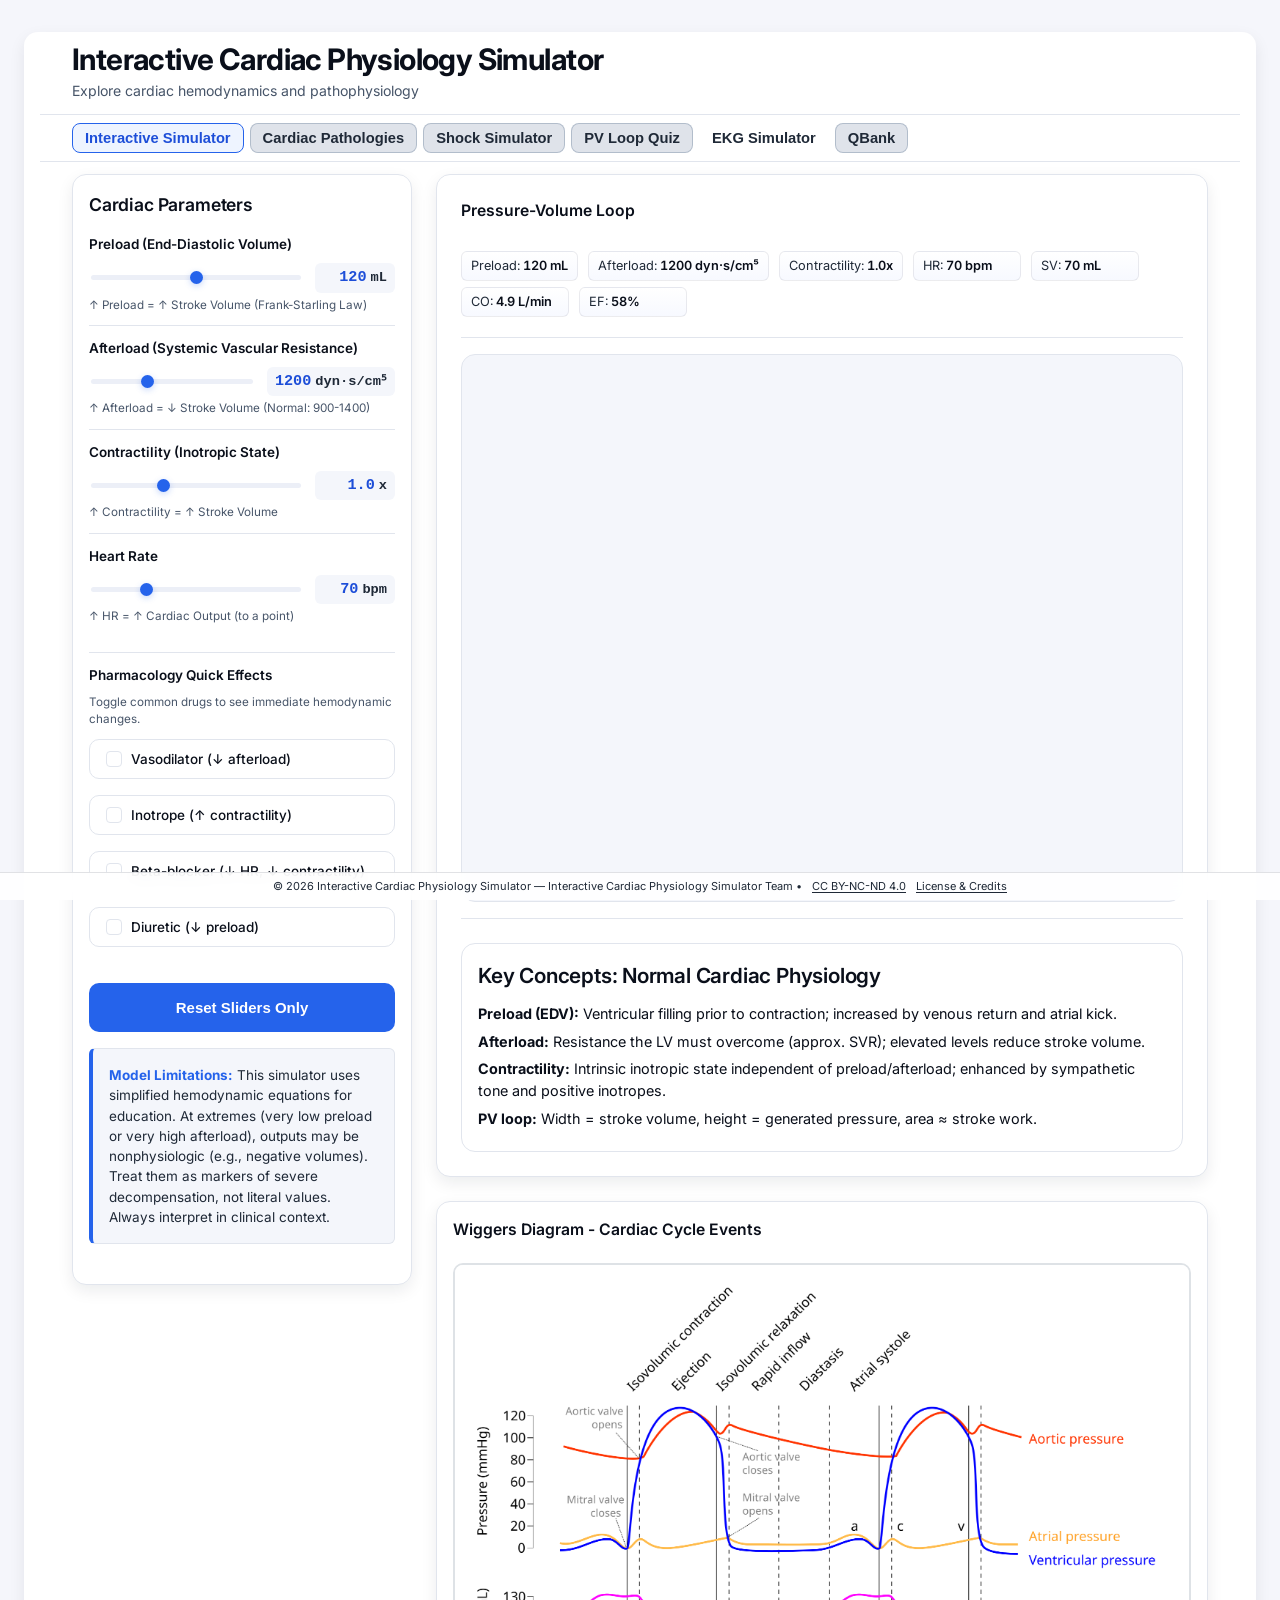
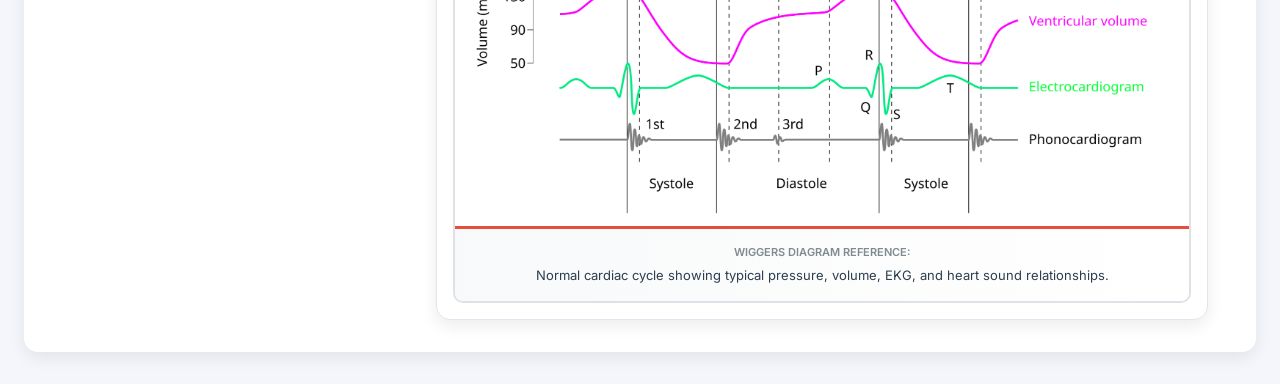
==== index.html @ 643d26e0 "Updated EKG Quiz + aVR" ====
<!DOCTYPE html>
<!-- saved from url=(0177)https://ppl-ai-code-interpreter-files.s3.amazonaws.com/web/direct-files/0473864b9f4ac1da06dc4ef2396bbab0/f7be5534-ff82-4e59-9a9c-7fd61980e9cf/81cf8d49.html?utm_source=perplexity -->
<html lang="en"><head><meta http-equiv="Content-Type" content="text/html; charset=UTF-8">
    
    <meta name="viewport" content="width=device-width, initial-scale=1.0">
    <title>Interactive Cardiac Physiology Simulator</title>
    <link rel="preconnect" href="https://fonts.googleapis.com">
    <link rel="preconnect" href="https://fonts.gstatic.com" crossorigin>
    <link href="https://fonts.googleapis.com/css2?family=Inter:wght@400;500;600;700&display=swap" rel="stylesheet">
    <link rel="stylesheet" href="./assets/license-footer.css">
    <script src="./assets/chart.js"></script>
    <script src="./assets/chartjs-plugin-annotation.js"></script>
    <script type="module" src="https://unpkg.com/@google/model-viewer@4.0.0/dist/model-viewer.min.js"></script>
    <script type="importmap">
    {
      "imports": {
        "three": "https://unpkg.com/three@0.160.0/build/three.module.js",
        "three/examples/jsm/": "https://unpkg.com/three@0.160.0/examples/jsm/"
      }
    }
    </script>
    <style>
        :root {
            --bg: #f5f6fb;
            --surface: #ffffff;
            --surface-2: #f4f6fb;
            --surface-3: #eceff7;
            --border: #e1e5ed;
            --text: #0a0f1a;
            --muted: #1f2937;
            --muted-2: #475569;
            --primary: #2563eb;
            --primary-50: #eef4ff;
            --primary-600: #1d4ed8;
            --danger: #dc2626;
            --success: #059669;
            --warning: #d97706;
            --shadow-sm: 0 6px 16px rgba(15, 23, 42, 0.08);
            --shadow-md: 0 18px 35px rgba(15, 23, 42, 0.12);
            --radius-sm: 6px;
            --radius-md: 10px;
            --radius-lg: 14px;
            --s1: 8px;
            --s2: 12px;
            --s3: 16px;
            --s4: 24px;
            --s5: 32px;
            --ring: 0 0 0 2px rgba(37, 99, 235, 0.35);
            --container-max: 1260px;
            --font-sans: "Inter", ui-sans-serif, system-ui, -apple-system, "Segoe UI", Roboto, Helvetica, Arial, "Apple Color Emoji", "Segoe UI Emoji";
            --kc-bg: var(--surface, #ffffff);
            --kc-text: var(--text, #0a0f1a);
            --kc-border: rgba(15, 23, 42, 0.14);
            --kc-shadow: 0 10px 30px rgba(2, 6, 23, 0.10);
            color-scheme: light;
            transition: background-color 0.35s ease, color 0.35s ease;
            transition: color 0.35s ease, background-color 0.35s ease;
        }

:root[data-theme="light"] {
    color-scheme: light;
    --bg: #f5f6fb;
    --surface: #ffffff;
    --surface-2: #f4f6fb;
    --surface-3: #eceff7;
    --border: #e1e5ed;
    --text: #0a0f1a;
    --muted: #1f2937;
    --muted-2: #475569;
    --primary: #2563eb;
    --primary-50: #eef4ff;
    --primary-600: #1d4ed8;
    --shadow-sm: 0 6px 16px rgba(15, 23, 42, 0.08);
    --shadow-md: 0 18px 35px rgba(15, 23, 42, 0.12);
    --ring: 0 0 0 2px rgba(37, 99, 235, 0.35);
    --kc-bg: var(--surface, #ffffff);
    --kc-text: var(--text, #0a0f1a);
    --kc-border: rgba(15, 23, 42, 0.14);
    --kc-shadow: 0 10px 30px rgba(2, 6, 23, 0.10);
}

        * {
            box-sizing: border-box;
        }

        body {
            margin: 0;
            font-family: var(--font-sans);
            font-size: 15px;
            background: var(--bg);
            color: var(--text);
            line-height: 1.55;
            padding: 32px 24px;
            -webkit-font-smoothing: antialiased;
            -moz-osx-font-smoothing: grayscale;
            text-rendering: optimizeLegibility;
            transition: background-color 0.35s ease, color 0.35s ease;
        }

        h1, h2, h3, h4 {
            font-weight: 600;
            margin: 0;
            color: var(--text);
            letter-spacing: -0.01em;
        }

        h1 {
            font-size: clamp(2.5rem, 2.1rem + 1.2vw, 3rem);
            font-weight: 700;
            line-height: 1.08;
            letter-spacing: -0.02em;
        }
        h2 { font-size: 1.6rem; font-weight: 650; }
        h3 { font-size: 1.3rem; font-weight: 600; }
        h4 { font-size: 1.05rem; font-weight: 600; }

        p { margin: 0; color: var(--muted); }

        a { color: var(--primary); }

        .muted-text {
            font-size: 0.88rem;
            color: var(--muted-2);
        }

        :focus-visible {
            outline: none;
            box-shadow: var(--ring);
        }

        .container {
            max-width: var(--container-max);
            margin: 0 auto;
            background: var(--surface);
            border-radius: var(--radius-lg);
            box-shadow: var(--shadow-sm);
            overflow: hidden;
            padding: 0 var(--s3) var(--s5);
            transition: background-color 0.35s ease, border-color 0.35s ease, color 0.35s ease;
        }

        .card {
            background: var(--surface);
            border: 1px solid var(--border);
            border-radius: var(--radius-lg);
            box-shadow: var(--shadow-sm);
            transition: box-shadow 0.15s ease, transform 0.15s ease;
        }

        .card:hover {
            box-shadow: var(--shadow-md);
            transform: translateY(-1px);
        }

        .card-header {
            padding: var(--s4);
            border-bottom: 1px solid var(--border);
        }

        .card-title { margin-bottom: 4px; }
        .card-subtitle { font-size: 0.95rem; color: var(--muted); }

        .card-body { padding: var(--s4); }

        .btn {
            border-radius: 999px;
            border: 1px solid transparent;
            padding: 10px 18px;
            font-weight: 600;
            cursor: pointer;
            transition: transform 0.15s ease, box-shadow 0.15s ease, border-color 0.15s ease;
            background: var(--surface);
            color: var(--text);
        }

        .btn:hover {
            transform: translateY(-1px);
            box-shadow: var(--shadow-sm);
        }

        .btn-primary {
            background: var(--primary);
            color: #fff;
            border-color: var(--primary);
        }

        .btn-primary:hover { background: var(--primary-600); }

        .btn-ghost {
            border-color: var(--border);
        }

        .btn-danger {
            background: var(--danger);
            color: #fff;
            border-color: var(--danger);
        }

        .btn-compact {
            padding: 6px 12px;
            font-size: 0.9rem;
        }

        .tabs {
            display: flex;
            flex-wrap: wrap;
            gap: 6px;
            padding: 0 var(--s5) var(--s1);
            border-bottom: 1px solid var(--border);
            background: transparent;
            margin-top: var(--s1);
            margin-bottom: 0;
            transition: border-color 0.35s ease;
        }

        .tab-button {
            padding: 6px 12px;
            border: 1px solid transparent;
            border-radius: 8px;
            background: transparent;
            font-weight: 600;
            font-size: 0.92rem;
            color: var(--muted);
            cursor: pointer;
            transition: color 0.2s ease, border-color 0.2s ease, background 0.2s ease;
        }

        .tab-button:hover {
            color: var(--primary);
            border-color: var(--border);
            background: rgba(37, 99, 235, 0.08);
        }

        .tab-button.active {
            color: var(--primary-600);
            border-color: var(--primary);
            background: var(--primary-50);
        }

        .tab-button:focus-visible {
            outline: none;
            box-shadow: var(--ring);
        }
        .tab-button.locked {
            background: rgba(148, 163, 184, 0.3);
            border: 1px solid rgba(148, 163, 184, 0.6);
        }
        .tab-button.locked:hover {
            background: rgba(148, 163, 184, 0.35);
        }

        .tab-content { display: none; }
        .tab-content.active { display: block !important; }

        .lock-overlay {
            position: fixed;
            inset: 0;
            background: rgba(15, 23, 42, 0.8);
            display: none;
            align-items: center;
            justify-content: center;
            padding: 24px;
            z-index: 9999;
        }
        .lock-overlay.active {
            display: flex;
        }
        .lock-modal {
            background: #ffffff;
            color: #0f172a;
            border-radius: 18px;
            padding: 24px 28px;
            max-width: 520px;
            width: 100%;
            box-shadow: 0 18px 40px rgba(15, 23, 42, 0.25);
            text-align: center;
        }
        .lock-modal h2 {
            margin: 0 0 10px;
            font-size: 1.35rem;
        }
        .lock-modal p {
            margin: 0 0 18px;
            line-height: 1.5;
        }
        .lock-modal .lock-dismiss {
            border: none;
            border-radius: 999px;
            padding: 10px 18px;
            background: var(--primary);
            color: #fff;
            font-weight: 700;
            cursor: pointer;
        }
        .lock-modal .lock-dismiss:focus-visible {
            outline: none;
            box-shadow: var(--ring);
        }

        .key-concepts-card {
            background: var(--kc-bg);
            color: var(--kc-text);
            border: 1px solid var(--kc-border);
            border-radius: 18px;
            box-shadow: var(--kc-shadow);
            padding: 18px 20px;
            transition: background 0.3s ease, color 0.3s ease, border-color 0.3s ease;
        }

        .key-concepts-card * {
            color: inherit;
        }

        .key-concepts-card h3,
        .key-concepts-card h4 {
            margin: 0 0 12px 0;
            font-weight: 800;
            letter-spacing: 0.01em;
        }

        .key-concepts-card p,
        .key-concepts-card li {
            line-height: 1.5;
            opacity: 0.96;
        }

        .key-concepts-card strong {
            font-weight: 800;
            opacity: 1;
        }

        .input, .select, .textarea, input[type="number"], select {
            width: 100%;
            border-radius: var(--radius-md);
            border: 1px solid var(--border);
            padding: 10px 14px;
            font-size: 0.95rem;
            background: var(--surface-2);
            transition: border-color 0.15s ease, box-shadow 0.15s ease;
        }

        .input:focus, .select:focus, .textarea:focus,
        input[type="number"]:focus, select:focus {
            border-color: var(--primary);
            box-shadow: var(--ring);
            outline: none;
        }

        input[type="checkbox"],
        input[type="radio"] {
            appearance: none;
            width: 16px;
            height: 16px;
            border-radius: 4px;
            border: 1px solid var(--border);
            background: #fff;
            display: inline-block;
            position: relative;
            cursor: pointer;
            transition: border-color 0.15s, background 0.15s, box-shadow 0.15s;
        }

        input[type="radio"] {
            border-radius: 999px;
        }

        input[type="checkbox"]:focus-visible,
        input[type="radio"]:focus-visible {
            box-shadow: var(--ring);
        }

        input[type="checkbox"]:checked,
        input[type="radio"]:checked {
            border-color: var(--primary);
            background: var(--primary);
        }

        input[type="checkbox"]:checked::after {
            content: '';
            position: absolute;
            width: 6px;
            height: 10px;
            border: 2px solid #fff;
            border-top: 0;
            border-left: 0;
            transform: rotate(45deg);
            top: 1px;
            left: 4px;
        }

        input[type="radio"]:checked::after {
            content: '';
            position: absolute;
            width: 6px;
            height: 6px;
            border-radius: 999px;
            background: #fff;
            top: 4px;
            left: 4px;
        }

        .badge {
            border-radius: 999px;
            background: var(--primary-50);
            color: var(--primary);
            padding: 4px 10px;
            font-weight: 600;
            font-size: 0.85rem;
        }

        .divider {
            height: 1px;
            background: var(--border);
            margin: var(--s4) 0;
        }

        .header {
            background: var(--surface);
            border-bottom: 1px solid var(--border);
            padding: calc(var(--s3) - 4px) var(--s5);
            text-align: left;
            display: flex;
            flex-wrap: wrap;
            align-items: center;
            justify-content: space-between;
            gap: var(--s2);
            transition: background-color 0.35s ease, border-color 0.35s ease, color 0.35s ease;
        }

        .header h1 {
            font-size: 1.85rem;
            margin-bottom: 2px;
        }

        .header-text {
            display: flex;
            flex-direction: column;
            gap: 2px;
        }

        .header p {
            color: var(--muted-2);
            font-size: 0.88rem;
        }

        .header-actions {
            display: inline-flex;
            align-items: center;
            gap: var(--s1);
            margin-left: auto;
        }

        .main-content {
            display: grid;
            grid-template-columns: 340px 1fr;
            gap: var(--s4);
            padding: 0 var(--s5);
            margin-top: var(--s2);
            align-items: flex-start;
        }

        .two-col {
            display: grid;
            grid-template-columns: minmax(260px, 0.34fr) minmax(0, 0.66fr);
            gap: var(--s4);
            align-items: flex-start;
        }

        .controls-panel,
        .chart-container,
        .quiz-card,
        .info-section,
        .question-container,
        .explanation-box,
        .shock-info {
            border-radius: var(--radius-lg);
            padding: var(--s3);
            background: var(--surface);
            border: 1px solid var(--border);
            box-shadow: var(--shadow-sm);
            transition: background-color 0.35s ease, border-color 0.35s ease, color 0.35s ease, box-shadow 0.15s ease, transform 0.15s ease;
        }

        .controls-panel:hover,
        .chart-container:hover,
        .quiz-card:hover,
        .info-section:hover,
        .question-container:hover,
        .explanation-box:hover,
        .shock-info:hover {
            box-shadow: var(--shadow-md);
            transform: translateY(-1px);
        }

        .section-heading {
            font-size: 1.1rem;
            font-weight: 600;
            margin-bottom: var(--s3);
            color: var(--text);
        }

        .control-group {
            margin: 0;
            padding: var(--s2) 0;
            border-top: 1px solid var(--border);
        }

        .controls-panel .control-group {
            padding: var(--s2) 0 !important;
            border-top: 1px solid var(--border) !important;
        }

        .controls-panel .control-group:first-of-type {
            border-top: none !important;
            padding-top: 0 !important;
        }

        .control-group-divider {
            margin-top: var(--s3);
        }

        .pv-controls {
            margin-top: var(--s3);
            padding: var(--s3);
            border-radius: var(--radius-md);
            border: 1px solid var(--border);
            background: var(--surface-2);
        }

        .control-label-row {
            display: flex;
            justify-content: space-between;
            align-items: center;
            margin-bottom: var(--s1);
        }

        .slider-label {
            font-size: 0.85em;
            font-weight: 600;
            color: var(--primary-600);
        }

        .slider-ticks {
            display: grid;
            grid-template-columns: repeat(3, 1fr);
            font-size: 0.8em;
            color: var(--muted);
            margin-top: var(--s1);
            gap: 4px;
        }

        .slider-ticks span { text-align: center; }

        .pv-controls .slider { width: 100%; }

        .hfref-toggle-btn {
            padding: 4px 12px;
            border-radius: 999px;
            border: 1px solid var(--border);
            background: var(--surface);
            font-size: 0.82rem;
            font-weight: 600;
            color: var(--muted);
            cursor: pointer;
            transition: background 0.2s ease, border-color 0.2s ease, color 0.2s ease;
        }

        .hfref-toggle-btn.active {
            background: var(--primary-50);
            border-color: var(--primary);
            color: var(--primary-600);
        }

        .hfref-panel {
            display: flex;
            flex-direction: column;
            gap: var(--s2);
        }

        .hfref-toggle {
            display: flex;
            gap: 6px;
        }

        .hfref-panel-actions {
            display: flex;
            flex-wrap: wrap;
            align-items: center;
            justify-content: space-between;
            gap: var(--s1);
        }

        .hfref-panel-note {
            font-size: 0.82rem;
            color: var(--muted);
        }

        .hfref-compare {
            display: flex;
            align-items: center;
            gap: 6px;
            font-size: 0.85rem;
            color: var(--text);
            user-select: none;
        }

        .control-group label {
            display: flex;
            justify-content: space-between;
            align-items: center;
            font-weight: 600;
            color: var(--text);
            margin-bottom: var(--s1);
            font-size: 0.9em;
        }

        .slider-container {
            display: flex;
            align-items: center;
            gap: var(--s2);
        }
        
        .slider {
            flex: 1;
            -webkit-appearance: none;
            height: 5px;
            border-radius: 999px;
            background: var(--surface-3);
            outline: none;
            transition: background 0.3s;
        }
        
        .slider::-webkit-slider-thumb {
            -webkit-appearance: none;
            appearance: none;
            width: 13px;
            height: 13px;
            border-radius: 50%;
            background: var(--primary);
            cursor: pointer;
            transition: transform 0.2s, box-shadow 0.2s;
            box-shadow: 0 2px 6px rgba(37, 99, 235, 0.25);
        }
        
        .slider::-webkit-slider-thumb:hover {
            transform: scale(1.15);
        }
        
        .slider::-moz-range-thumb {
            width: 13px;
            height: 13px;
            border-radius: 50%;
            background: var(--primary);
            cursor: pointer;
        }
        
        .value-display {
            min-width: 80px;
            text-align: right;
            font-weight: 600;
            color: var(--primary-600);
            font-size: 0.95rem;
            display: inline-flex;
            align-items: center;
            justify-content: flex-end;
            gap: 4px;
            background: var(--surface-2);
            border-radius: var(--radius-sm);
            padding: 3px 8px;
            font-family: 'SFMono-Regular', Consolas, monospace;
            font-variant-numeric: tabular-nums;
        }
        
        .unit {
            color: var(--muted);
            font-size: 0.9em;
            margin-left: 0;
        }
        
        .help-text {
            font-size: 0.78em;
            color: var(--muted-2);
            margin-top: 4px;
            line-height: 1.4;
        }

        .visualizations {
            display: grid;
            grid-template-columns: 1fr 1fr;
            gap: var(--s4);
        }

        .chart-card {
            background: var(--surface);
            border: 1px solid var(--border);
            border-radius: var(--radius-lg);
            box-shadow: var(--shadow-sm);
            padding: var(--s4);
            display: flex;
            flex-direction: column;
            gap: var(--s3);
            transition: background-color 0.35s ease, border-color 0.35s ease, box-shadow 0.2s ease;
        }

        .chart-card:hover {
            box-shadow: var(--shadow-md);
        }

        .pv-loop-card {
            grid-column: span 2;
        }

        .chart-header {
            display: flex;
            flex-direction: column;
            gap: var(--s2);
        }

        .chart-title-row {
            display: flex;
            align-items: flex-start;
            justify-content: space-between;
            gap: var(--s2);
        }

        .chart-title {
            font-size: 1.2rem;
            font-weight: 600;
            color: var(--text);
        }

        .chart-toolbar {
            display: flex;
            align-items: center;
            justify-content: flex-end;
            gap: var(--s1);
            font-size: 0.9rem;
            color: var(--muted);
        }

        .chart-meta {
            display: flex;
            flex-wrap: wrap;
            gap: 8px 10px;
        }

        .chart-body {
            background: var(--surface-2);
            border: 1px solid var(--border);
            border-radius: var(--radius-lg);
            padding: var(--s3);
            position: relative;
        }

        .chart-secondary {
            border-top: 1px solid var(--border);
            padding-top: var(--s3);
            display: flex;
            flex-direction: column;
            gap: var(--s2);
        }

        .info-card {
            border-radius: var(--radius-lg);
            border: 1px solid var(--border);
            background: var(--surface);
            padding: var(--s3);
            box-shadow: none;
            transition: background-color 0.35s ease, border-color 0.35s ease;
        }

        .info-card h4 {
            margin-bottom: 8px;
            font-size: 1rem;
        }

        .info-card p {
            margin: 6px 0;
            color: var(--text);
        }

        .info-card-callout {
            background: var(--surface-2);
            border: 1px dashed var(--border);
            border-radius: var(--radius-md);
            padding: var(--s2);
            margin: var(--s2) 0;
            font-size: 0.9rem;
        }

        .info-card--success {
            border-color: rgba(16, 185, 129, 0.35);
            background: rgba(16, 185, 129, 0.08);
        }

        .info-card--warning {
            border-color: rgba(245, 158, 11, 0.35);
            background: rgba(245, 158, 11, 0.1);
        }

        .info-card--danger {
            border-color: rgba(239, 68, 68, 0.35);
            background: rgba(239, 68, 68, 0.08);
        }

        .pharm-grid {
            display: flex;
            flex-direction: column;
            gap: var(--s1);
            margin-top: var(--s2);
        }

        .pharm-option {
            display: flex;
            align-items: center;
            justify-content: flex-start;
            gap: 6px;
            padding: 8px 12px;
            border: 1px solid var(--border);
            border-radius: var(--radius-md);
            background: var(--surface);
            color: var(--text);
            font-weight: 500;
            text-align: left;
            width: 100%;
            transition: background-color 0.15s ease, border-color 0.15s ease, box-shadow 0.15s ease;
        }

        .pharm-option:hover {
            border-color: var(--primary);
            box-shadow: var(--shadow-sm);
        }

        /* QBank builder */
        .qbank-grid {
            display: grid;
            grid-template-columns: minmax(0, 360px) minmax(0, 1fr);
            gap: var(--s4);
        }

        .qbank-panel {
            background: var(--surface);
            border: 1px solid var(--border);
            border-radius: var(--radius-lg);
            padding: var(--s4);
            box-shadow: var(--shadow-sm);
            display: flex;
            flex-direction: column;
            gap: var(--s3);
        }

        .qbank-section-title {
            font-size: 0.96rem;
            font-weight: 600;
            color: var(--text);
            margin-bottom: var(--s1);
        }

        .qbank-segment {
            display: flex;
            flex-wrap: wrap;
            gap: 6px;
        }

        .qbank-seg-btn {
            flex: 1;
            min-width: 120px;
            padding: 10px 14px;
            border-radius: var(--radius-md);
            border: 1px solid var(--border);
            background: var(--surface-2);
            font-weight: 600;
            color: var(--muted);
            cursor: pointer;
            transition: background 0.15s ease, border-color 0.15s ease, color 0.15s ease;
        }

        .qbank-seg-btn.active {
            background: var(--primary-50);
            border-color: var(--primary);
            color: var(--primary-600);
        }

        .qbank-source-list,
        .qbank-topic-list {
            display: grid;
            grid-template-columns: repeat(auto-fit, minmax(220px, 1fr));
            gap: var(--s1);
        }

        .qbank-source,
        .qbank-topic {
            display: flex;
            align-items: center;
            justify-content: flex-start;
            gap: 8px;
            padding: 10px 12px;
            border: 1px solid var(--border);
            border-radius: var(--radius-md);
            background: var(--surface-2);
            color: var(--text);
            font-weight: 500;
            transition: border-color 0.15s ease, box-shadow 0.15s ease;
        }

        .qbank-source input,
        .qbank-topic input {
            flex: 0 0 auto;
        }

        .qbank-count-badge {
            margin-left: auto;
            border-radius: 999px;
            padding: 2px 8px;
            background: var(--surface-3);
            color: var(--muted);
            font-size: 0.75rem;
            font-variant-numeric: tabular-nums;
        }

        .qbank-source:hover,
        .qbank-topic:hover {
            border-color: var(--primary);
            box-shadow: var(--shadow-sm);
        }

        .qbank-system {
            border: 1px solid var(--border);
            border-radius: var(--radius-md);
            margin-bottom: var(--s1);
        }

        .qbank-system-toggle {
            width: 100%;
            border: none;
            background: transparent;
            display: flex;
            align-items: center;
            justify-content: space-between;
            padding: 10px 12px;
            font-weight: 600;
            cursor: pointer;
        }

        .qbank-system-children {
            padding: 0 12px 12px;
            border-top: 1px solid var(--border);
            display: grid;
            gap: 6px;
        }

        .qbank-system-child {
            display: flex;
            justify-content: space-between;
            font-size: 0.9rem;
        }

        .qbank-summary-card {
            display: flex;
            flex-direction: column;
            gap: var(--s2);
        }

        .qbank-chip {
            display: inline-flex;
            align-items: center;
            padding: 4px 10px;
            border-radius: 999px;
            border: 1px solid var(--border);
            background: var(--surface-2);
            font-size: 0.85rem;
            font-weight: 600;
            margin: 2px;
        }

        .qbank-count-options {
            display: flex;
            gap: 8px;
            flex-wrap: wrap;
        }

        .qbank-count-btn {
            padding: 8px 14px;
            border-radius: var(--radius-md);
            border: 1px solid var(--border);
            background: var(--surface-2);
            font-weight: 600;
            cursor: pointer;
        }

        .qbank-count-btn.active {
            background: var(--primary-50);
            border-color: var(--primary);
            color: var(--primary-600);
        }

        .qbank-custom-input {
            width: 110px;
            padding: 8px 10px;
            border-radius: var(--radius-md);
            border: 1px solid var(--border);
            background: var(--surface);
        }

        .qbank-session-card {
            border: 1px dashed var(--border);
            border-radius: var(--radius-lg);
            background: var(--surface-2);
            padding: var(--s4);
            display: flex;
            flex-direction: column;
            gap: var(--s2);
        }

        .qbank-session-actions {
            display: flex;
            gap: var(--s2);
            flex-wrap: wrap;
        }

        .qbank-alert {
            margin-top: 12px;
            padding: 12px 14px;
            border-radius: 10px;
            border: 1px solid rgba(248, 113, 113, 0.4);
            background: rgba(254, 226, 226, 0.6);
            color: #7f1d1d;
            font-weight: 600;
            display: none;
        }

        .qbank-session-layout {
            display: grid;
            grid-template-columns: minmax(0, 1fr) 220px;
            gap: 16px;
            align-items: flex-start;
        }

        .qbank-nav {
            border: 1px solid var(--border);
            border-radius: var(--radius-lg);
            background: var(--surface);
            padding: 12px;
            position: sticky;
            top: 20px;
            display: flex;
            flex-direction: column;
            gap: 10px;
        }

        .qbank-nav-title {
            font-weight: 600;
            font-size: 0.95rem;
            color: var(--text);
        }

        .qbank-nav-list {
            display: grid;
            grid-template-columns: repeat(auto-fill, minmax(48px, 1fr));
            gap: 8px;
        }

        .qbank-nav-button {
            border-radius: 10px;
            border: 1px solid var(--border);
            background: var(--surface-2);
            padding: 6px 0;
            font-weight: 600;
            color: var(--text);
            cursor: pointer;
            position: relative;
        }

        .qbank-nav-button.active {
            border-color: var(--primary);
            box-shadow: 0 0 0 2px rgba(37, 99, 235, 0.15);
        }

        .qbank-nav-button.correct {
            background: rgba(34, 197, 94, 0.15);
            border-color: rgba(34, 197, 94, 0.6);
            color: #15803d;
        }

        .qbank-nav-button.incorrect {
            background: rgba(248, 113, 113, 0.15);
            border-color: rgba(248, 113, 113, 0.6);
            color: #b91c1c;
        }

        .qbank-nav-button.omitted {
            background: rgba(148, 163, 184, 0.15);
            border-color: rgba(148, 163, 184, 0.6);
            color: #475569;
        }

        .qbank-nav-button.answered {
            border-color: rgba(148, 163, 184, 0.9);
            background: rgba(148, 163, 184, 0.15);
            color: #475569;
        }

        .qbank-nav-flag {
            position: absolute;
            top: 2px;
            right: 4px;
            font-size: 0.7rem;
            color: #f97316;
        }

        @media (max-width: 900px) {
            .qbank-session-layout {
                grid-template-columns: 1fr;
            }

            .qbank-nav {
                position: relative;
                top: auto;
            }
        }

        @media (max-width: 900px) {
            .qbank-grid {
                grid-template-columns: 1fr;
            }
        }

        .pv-quiz-actions {
            display: grid;
            grid-template-columns: 1fr;
            gap: 10px;
            margin-top: var(--s3);
        }

        @media (min-width: 720px) {
            .pv-quiz-actions {
                grid-template-columns: 1fr 1fr;
            }
        }

        .pv-quiz-btn {
            width: 100%;
            padding: 12px 14px;
            border-radius: 14px;
            border: 1px solid rgba(148, 163, 184, 0.35);
            background: var(--surface);
            color: var(--text);
            font-weight: 700;
            cursor: pointer;
            transition: transform 0.15s ease, box-shadow 0.15s ease, background 0.15s ease, border-color 0.15s ease;
        }

        .pv-quiz-btn:hover {
            transform: translateY(-1px);
            box-shadow: var(--shadow-sm);
            border-color: rgba(148, 163, 184, 0.6);
        }

        .pv-quiz-btn:active {
            transform: translateY(0);
            box-shadow: none;
        }

        .pv-quiz-btn--primary {
            background: var(--primary);
            border-color: transparent;
            color: #fff;
        }

        .pv-quiz-btn--secondary {
            background: var(--surface);
            color: var(--success);
            border-color: rgba(34, 197, 94, 0.35);
        }

        .pv-quiz-btn--secondary:hover {
            border-color: rgba(34, 197, 94, 0.55);
            background: rgba(34, 197, 94, 0.06);
        }

        .answer-panel {
            display: none;
            margin-top: var(--s3);
            background: var(--surface);
            border-radius: var(--radius-md);
            border: 1px solid var(--border);
            padding: var(--s3);
            box-shadow: var(--shadow-sm);
        }

        .answer-panel.visible { display: block; }

        .answer-panel h4 {
            margin-bottom: var(--s1);
            font-size: 1em;
            color: var(--success);
        }

        .answer-panel p {
            margin: 4px 0;
            color: var(--text);
            font-size: 0.95em;
            line-height: 1.4;
        }

        /* Keep key numbers visible near the PV loop */
        .floating-stats {
            position: sticky;
            top: 12px;
            z-index: 5;
            display: flex;
            gap: 6px 10px;
            flex-wrap: wrap;
            justify-content: flex-start;
            margin: var(--s1) 0 var(--s2);
            width: 100%;
        }
        .floating-stats .chip {
            background: linear-gradient(180deg, #ffffff 0%, #f7f9ff 100%);
            border: 1px solid rgba(15, 23, 42, 0.08);
            color: var(--muted);
            padding: 4px 9px;
            border-radius: var(--radius-sm);
            font-size: 0.85em;
            box-shadow: none;
            transition: background-color 0.35s ease, border-color 0.35s ease, color 0.35s ease, box-shadow 0.15s ease, transform 0.15s ease;
            min-width: 108px;
            font-variant-numeric: tabular-nums;
        }
        .floating-stats .chip:hover {
            box-shadow: var(--shadow-md);
            transform: translateY(-1px);
        }
        .floating-stats .chip strong {
            color: var(--text);
            font-weight: 600;
        }
        .floating-stats .chip.chip-normal {
            background: rgba(5, 150, 105, 0.06);
            border-color: rgba(5, 150, 105, 0.16);
            color: var(--success);
        }
        .floating-stats .chip.chip-alert {
            background: rgba(220, 38, 38, 0.06);
            border-color: rgba(220, 38, 38, 0.18);
            color: var(--danger);
        }
        .pv-loop-container .floating-stats {
            position: static;
            padding-top: 0;
        }
        .quiz-stats {
            position: static;
            justify-content: center;
            margin-bottom: 16px;
            gap: 12px;
        }
        .quiz-chart-container {
            width: 100%;
            max-width: 100%;
        }

        /* PV overlay readouts */
        .pv-overlay {
            position: absolute;
            top: 50%;
            left: 50%;
            transform: translate(-50%, -50%);
            text-align: center;
            color: rgba(44, 62, 80, 0.55);
            font-weight: 700;
            pointer-events: none;
            line-height: 1.4;
            opacity: 0;
            transition: opacity 0.25s ease, transform 0.25s ease;
            font-variant-numeric: tabular-nums;
        }
        .pv-overlay.show {
            opacity: 1;
            transform: translate(-50%, -50%) scale(1.01);
        }
        .pv-overlay .sv-line,
        .pv-overlay .sys-line {
            font-size: 0.95em;
            background: rgba(255,255,255,0.7);
            padding: 4px 8px;
            border-radius: 8px;
            display: inline-block;
        }
        .pv-phase-tooltip {
            position: absolute;
            background: rgba(255, 255, 255, 0.95);
            border: 1px solid #e5e7eb;
            box-shadow: 0 8px 24px rgba(0,0,0,0.12);
            padding: 8px 10px;
            border-radius: 8px;
            pointer-events: none;
            font-size: 12px;
            color: #2c3e50;
            opacity: 0;
            transform: translate(-50%, -10px);
            transition: opacity 0.12s ease;
            max-width: 220px;
            z-index: 20;
            font-variant-numeric: tabular-nums;
        }
        .pv-phase-tooltip strong {
            display: block;
            margin-bottom: 4px;
        }

        /* Quick physiological explanation toast */
        .physio-toast {
            position: fixed;
            bottom: 20px;
            left: 20px;
            padding: 14px 16px;
            background: rgba(20, 20, 20, 0.9);
            color: #fff;
            border-radius: 10px;
            box-shadow: 0 10px 30px rgba(0,0,0,0.25);
            opacity: 0;
            transform: translateY(10px);
            max-width: 320px;
            z-index: 2000;
            font-size: 0.95em;
            transition: opacity 0.25s ease, transform 0.25s ease;
        }
        .physio-toast.show {
            opacity: 1;
            transform: translateY(0);
        }
        .status-toast {
            position: fixed;
            top: 18px;
            right: 18px;
            background: linear-gradient(180deg, #ffffff 0%, var(--surface-2) 100%);
            color: var(--text);
            border: 1px solid rgba(15, 23, 42, 0.12);
            border-left: 4px solid var(--primary);
            padding: 12px 18px;
            border-radius: var(--radius-md);
            box-shadow: var(--shadow-md);
            z-index: 1000;
            animation: slideIn 0.35s ease;
            font-weight: 600;
            font-variant-numeric: tabular-nums;
        }

        /* Sticky controls when scrolling */
        .main-content {
            align-items: start;
        }
        .controls-panel {
            position: sticky;
            top: 10px;
        }

        /* Quiz tab */
        .quiz-grid {
            display: grid;
            grid-template-columns: minmax(280px, 0.32fr) minmax(0, 0.68fr);
            gap: var(--s4);
            padding: var(--s5);
            align-items: start;
        }
        .quiz-card {
            padding: var(--s4);
        }
        .quiz-feedback {
            margin-top: 12px;
            padding: 12px;
            border-radius: var(--radius-md);
            background: var(--primary-50);
            border: 1px solid rgba(37,99,235,0.25);
            color: var(--primary-600);
        }
        
        .chart-container {
            position: relative;
            display: flex;
            flex-direction: column;
            gap: var(--s2);
        }

        .chart-header {
            display: flex;
            flex-wrap: wrap;
            gap: var(--s2);
            align-items: flex-start;
            border-bottom: 1px solid var(--border);
            padding-bottom: var(--s1);
        }

        .chart-body {
            position: relative;
        }

        .chart-secondary {
            border-top: 1px solid var(--border);
            padding-top: var(--s2);
            font-size: 0.9rem;
            color: var(--muted);
            line-height: 1.5;
        }

        .pv-loop-container canvas {
            margin-top: var(--s1);
        }
        .chart-toolbar {
            display: flex;
            justify-content: flex-end;
            align-items: center;
            gap: 10px;
            margin-top: var(--s1);
            margin-bottom: 8px;
            font-size: 0.9em;
            color: var(--muted);
        }
        .pharm-grid {
            display: flex;
            flex-direction: column;
            gap: var(--s1);
            margin-top: var(--s2);
        }
        .pharm-grid label {
            display: flex;
            align-items: center;
            justify-content: flex-start !important;
            gap: 6px;
            padding: 8px 12px;
            border: 1px solid var(--border);
            border-radius: var(--radius-md);
            background: var(--surface);
            color: var(--text) !important;
            font-weight: 500;
            text-align: left !important;
            width: 100%;
            transition: background-color 0.15s ease, border-color 0.15s ease, box-shadow 0.15s ease;
        }
        .pharm-grid label:hover {
            border-color: var(--primary);
            box-shadow: var(--shadow-sm);
        }
        
        .chart-title {
            font-size: 1.05em;
            font-weight: 600;
            color: var(--text);
            margin-bottom: var(--s1);
            text-align: left;
        }
        
        .metrics-grid {
            display: grid;
            grid-template-columns: repeat(3, 1fr);
            gap: 15px;
            margin-bottom: 20px;
        }
        
        .metric-card {
            background: var(--surface-2);
            color: var(--text);
            border-radius: var(--radius-md);
            border: 1px solid var(--border);
            padding: var(--s3);
            text-align: center;
            box-shadow: inset 0 1px 0 rgba(255,255,255,0.5);
        }
        
        .metric-label {
            font-size: 0.85em;
            opacity: 0.9;
            margin-bottom: 5px;
            color: var(--muted);
        }

        .metric-value {
            font-size: 1.8em;
            font-weight: 700;
            font-variant-numeric: tabular-nums;
        }
        
        .metric-unit {
            font-size: 0.8em;
            opacity: 0.8;
            color: var(--muted);
        }
        
        .reset-button {
            width: 100%;
            padding: var(--s3);
            background: var(--primary);
            color: #fff;
            border: none;
            border-radius: var(--radius-md);
            font-size: 1em;
            font-weight: 600;
            cursor: pointer;
            transition: transform 0.2s ease, box-shadow 0.2s ease;
            margin-top: var(--s3);
        }
        
        .reset-button:hover {
            transform: translateY(-2px);
            box-shadow: var(--shadow-sm);
        }

        #reloadPathologyBtn,
        #homeButton {
            background: var(--surface) !important;
            color: var(--text);
            border: 1px solid var(--border);
        }
        
        .info-section {
            grid-column: 1 / -1;
            margin-top: var(--s2);
        }
        
        .info-section h3 {
            color: var(--text);
            margin-bottom: var(--s1);
        }
        
        .info-section p {
            color: var(--muted);
            line-height: 1.6;
            margin-bottom: var(--s1);
        }
        
        .disclaimer {
            background: var(--surface-2);
            border: 1px solid var(--border);
            border-left: 4px solid var(--primary);
            border-radius: var(--radius-sm);
            padding: var(--s3);
            margin-bottom: var(--s4);
            font-size: 0.9em;
            color: var(--muted);
            line-height: 1.5;
        }
        
        .disclaimer strong {
            color: var(--primary);
        }

        canvas {
            max-height: 300px;
        }
        
        /* Make PV Loop chart significantly larger */
        #pvLoopChart {
            max-height: 550px !important;
            min-height: 500px;
        }
        #pvQuizChart {
            max-height: 550px !important;
            min-height: 500px;
            width: 100% !important;
        }

        /* 3D model viewer */
        .model-3d-grid {
            display: grid;
            grid-template-columns: 1fr 340px;
            gap: 24px;
            padding: 24px;
            align-items: start;
        }
        .model-3d-viewer {
            width: 100%;
            height: 600px;
            border: 1px solid #e5e7eb;
            border-radius: 14px;
            overflow: hidden;
            background: #0f172a;
            box-shadow: 0 12px 28px rgba(15, 23, 42, 0.18);
        }
        #conduction-3d-viewer {
            position: relative;
            width: 100%;
            height: 100%;
            background: #0f172a;
            overflow: hidden;
        }
        #conduction-3d-viewer canvas {
            display: block;
            width: 100%;
            height: 100%;
            max-height: none;
        }
        #conduction-3d-viewer .label-renderer {
            position: absolute;
            inset: 0;
            pointer-events: none;
        }
        .lead-label {
            font-family: 'Inter', 'Helvetica Neue', 'Segoe UI', Arial, sans-serif;
            font-size: 13px;
            font-weight: 700;
            color: #fff;
            background: rgba(0, 0, 0, 0.75);
            padding: 4px 8px;
            border-radius: 999px;
            white-space: nowrap;
            box-shadow: 0 2px 8px rgba(0,0,0,0.4);
            pointer-events: none;
        }
        .model-3d-viewer model-viewer {
            width: 100%;
            height: 100%;
            --progress-bar-color: #1d4ed8;
        }
        .model-3d-sidebar {
            background: #f8f9fa;
            border-radius: 14px;
            border: 1px solid #e5e7eb;
            padding: 18px 20px;
            box-shadow: 0 6px 18px rgba(0,0,0,0.08);
            display: grid;
            gap: 12px;
        }
        .model-3d-sidebar h3 {
            color: #1f2937;
            font-size: 1.15em;
        }
        .model-3d-sidebar p {
            color: #4b5563;
            line-height: 1.55;
            font-size: 0.95em;
        }
        .model-credits {
            margin-top: 14px;
            color: #374151;
            font-size: 0.9em;
            line-height: 1.5;
        }
        .model-credits summary {
            list-style: none;
            cursor: pointer;
            display: inline-flex;
            align-items: center;
            gap: 8px;
            font-weight: 700;
            color: #111827;
        }
        .model-credits summary::-webkit-details-marker {
            display: none;
        }
        .model-credits .info-dot {
            width: 20px;
            height: 20px;
            border-radius: 999px;
            border: 1px solid #9ca3af;
            color: #4b5563;
            display: inline-flex;
            align-items: center;
            justify-content: center;
            font-size: 12px;
            font-weight: 700;
            background: #ffffff;
            flex: 0 0 auto;
        }
        .model-credits-content {
            margin-top: 10px;
            color: #4b5563;
        }
        .model-credits-content a {
            color: inherit;
            text-decoration: underline;
        }

        .coronary-button-row {
            display: flex;
            gap: 8px;
            flex-wrap: wrap;
            margin: 6px 0 10px;
        }

        .coronary-button {
            flex: 1;
            min-width: 0;
            padding: 6px 10px;
            border-radius: 999px;
            border: 1px solid #d1d5db;
            background: #f3f4f6;
            font-size: 0.85em;
            font-weight: 600;
            color: #374151;
            cursor: pointer;
            transition: background 0.2s, color 0.2s, border-color 0.2s, box-shadow 0.2s;
        }

        .coronary-button:hover {
            background: #e5e7eb;
        }

        .coronary-button.active {
            background: #1d4ed8;
            color: #ffffff;
            border-color: #1d4ed8;
            box-shadow: 0 0 0 1px rgba(37,99,235,0.3);
        }

        .coronary-info-grid {
            display: grid;
            gap: 6px;
            font-size: 0.9em;
        }

        .coronary-info-label {
            font-weight: 600;
            color: #111827;
        }

        .coronary-info-value {
            color: #374151;
        }

        .coronary-leads-pill {
            display: inline-flex;
            align-items: center;
            padding: 2px 8px;
            border-radius: 999px;
            background: #eef2ff;
            color: #3730a3;
            font-weight: 600;
            font-size: 0.85em;
        }

        /* Highlighted ECG lead labels in the 3D CSS2D overlay */
        .lead-label-active {
            transform: scale(1.15);
            background: rgba(37,99,235,0.9);
            color: #ffffff;
            border-color: rgba(191,219,254,1);
            box-shadow: 0 0 8px rgba(59,130,246,0.8);
        }
        
        @keyframes slideIn {
            from { transform: translateX(100%); opacity: 0; }
            to { transform: translateX(0); opacity: 1; }
        }
        
        @keyframes slideOut {
            from { transform: translateX(0); opacity: 1; }
            to { transform: translateX(100%); opacity: 0; }
        }
        
        @keyframes highlightChange {
            0% { background: #fff3cd; }
            50% { background: #ffe8a1; transform: scale(1.01); }
            100% { background: #fff3cd; transform: scale(1); }
        }
        
        /* Pathology styles */
        .pathology-grid {
            display: grid;
            grid-template-columns: repeat(auto-fit, minmax(300px, 1fr));
            gap: var(--s4);
            padding: var(--s4);
        }
        
        .pathology-card {
            background: var(--surface);
            border-radius: var(--radius-lg);
            border: 1px solid var(--border);
            box-shadow: none;
            overflow: hidden;
            transition: border-color 0.2s ease, transform 0.2s ease;
            cursor: pointer;
        }
        
        .pathology-card:hover {
            transform: translateY(-2px);
            border-color: var(--primary);
        }
        
        .pathology-card.selected {
            border: 2px solid var(--primary);
        }
        
        .pathology-header {
            padding: var(--s2) var(--s3);
            font-weight: 600;
            font-size: 1rem;
            color: var(--text);
            text-align: left;
            background: var(--surface-2);
            border-bottom: 1px solid var(--border);
        }
        
        .pathology-content {
            padding: var(--s3);
        }
        
        .parameter-changes {
            margin-bottom: var(--s2);
        }

        .pathology-sort-bar {
            display: flex;
            align-items: center;
            flex-wrap: wrap;
            gap: 8px;
            margin-top: 6px;
            margin-bottom: 12px;
            padding: 6px 0;
            font-size: 0.95rem;
            color: var(--muted-2);
        }

        .sort-label {
            font-weight: 600;
            color: #4b5563;
            margin-right: 6px;
        }

        .filter-btn.sort-btn {
            padding: 4px 10px;
            font-size: 0.9rem;
            border-radius: 8px;
            border: 1px solid #d1d5db;
            background: transparent;
            color: var(--muted);
            cursor: pointer;
            white-space: nowrap;
            transition: background 0.2s ease, border-color 0.2s ease, color 0.2s ease;
        }

        .filter-btn.sort-btn.active,
        .filter-btn.sort-btn:focus-visible {
            border-color: #6366f1;
            background: #eef2ff;
            color: #4338ca;
        }

        .parameter-item.highlight {
            background: rgba(37, 99, 235, 0.08);
            border-radius: 6px;
            padding: 3px 4px;
        }

        .pathology-divider {
            border-top: 1px solid var(--border);
            margin: var(--s2) 0;
        }

        .pathology-tier-divider {
            grid-column: 1 / -1;
            font-size: 0.8rem;
            letter-spacing: 0.08em;
            text-transform: uppercase;
            padding: 6px 0;
            margin: 0;
            border-top: 1px solid var(--border);
            border-bottom: 1px solid var(--border);
            text-align: center;
        }

        .pathology-tier-divider.high {
            color: #b91c1c;
            background: rgba(185, 28, 28, 0.08);
        }

        .pathology-tier-divider.normal {
            color: #92400e;
            background: rgba(251, 191, 36, 0.2);
        }

        .pathology-tier-divider.low {
            color: #0ea5e9;
            background: rgba(14, 165, 233, 0.08);
        }

        .pathology-stack {
            display: flex;
            flex-direction: column;
            gap: 8px;
            align-items: stretch;
            margin-bottom: var(--s2);
        }

        .pathology-explanation {
            margin: 0;
            padding: var(--s3);
            border-radius: var(--radius-lg);
            box-shadow: none;
            min-height: 110px;
            font-size: 0.95em;
            display: flex;
            flex-direction: column;
            gap: 6px;
            justify-content: flex-start;
            border: 1px solid transparent;
        }

        .pathology-explanation.high {
            background: rgba(239, 71, 111, 0.12);
            border-color: rgba(239, 71, 111, 0.4);
            color: #7f1d1d;
        }

        .pathology-explanation.normal {
            background: rgba(250, 204, 21, 0.15);
            border-color: rgba(250, 204, 21, 0.45);
            color: #92400e;
        }

        .pathology-explanation.low {
            background: rgba(59, 130, 246, 0.12);
            border-color: rgba(59, 130, 246, 0.4);
            color: #1e3a8a;
        }

        .pathology-explanation strong {
            font-size: 0.95em;
            font-weight: 600;
        }

        .pathology-explanation span {
            font-size: 0.9em;
            line-height: 1.4;
        }

        .parameter-item {
            display: flex;
            align-items: center;
            margin: 4px 0;
            font-size: 0.92em;
            color: var(--muted);
        }
        
        .parameter-arrow {
            width: 26px;
            font-weight: 700;
            margin-right: 6px;
            font-size: 1.05em;
        }
        
        .arrow-up {
            color: var(--danger);
        }
        
        .arrow-down {
            color: var(--primary-600);
        }
        
        .arrow-variable {
            color: var(--warning);
        }
        
        .pathology-description {
            font-size: 0.9em;
            color: var(--muted);
            line-height: 1.5;
            margin-top: var(--s2);
            padding-top: var(--s2);
            border-top: 1px solid var(--border);
        }

        /* Shock simulator styles */
        .shock-container {
            padding: var(--s5);
            max-width: 1200px;
            margin: 0 auto;
        }

        .shock-table {
            width: 100%;
            border-collapse: separate;
            border-spacing: 0;
            margin: var(--s3) 0;
            border-radius: var(--radius-lg);
            overflow: hidden;
            border: 1px solid var(--border);
            background: var(--surface);
            font-variant-numeric: tabular-nums;
        }

        .shock-table th {
            background: var(--surface-2);
            color: var(--muted);
            padding: var(--s2) var(--s3);
            text-align: center;
            font-weight: 600;
            font-size: 0.9rem;
            border-bottom: 1px solid var(--border);
        }

        .shock-table th:first-child {
            text-align: left;
            padding-left: var(--s3);
        }

        .shock-table td {
            padding: var(--s2) var(--s3);
            text-align: center;
            background: var(--surface);
            border-bottom: 1px solid var(--border);
            font-size: 1.35rem;
            cursor: pointer;
            transition: background 0.2s ease, color 0.2s ease;
        }

        .shock-table td:first-child {
            text-align: left;
            font-size: 0.95rem;
            font-weight: 600;
            padding-left: var(--s3);
            background: var(--surface-2);
            color: var(--text);
        }

        .shock-table tbody tr:nth-child(even) td {
            background: rgba(15,23,42,0.02);
        }

        .shock-table tbody tr:hover td {
            background: rgba(37,99,235,0.06);
        }

        .shock-table tbody tr:hover td:first-child {
            background: rgba(37,99,235,0.08);
        }

        .shock-table tbody tr.normal-row td {
            background: rgba(5, 150, 105, 0.05);
            font-weight: 600;
        }

        .shock-table tbody tr.normal-row td:first-child {
            background: rgba(5, 150, 105, 0.08);
        }

        .arrow-cell {
            position: relative;
        }

        .arrow-cell.highlighted {
            background: rgba(234, 179, 8, 0.18) !important;
        }

        @keyframes pulse {
            0%, 100% { background: rgba(234, 179, 8, 0.18); }
            50% { background: rgba(234, 179, 8, 0.28); }
        }

        .arrow-up-shock {
            color: var(--danger);
        }

        .arrow-down-shock {
            color: var(--primary-600);
        }

        .explanation-box {
            background: var(--surface);
            border-radius: var(--radius-lg);
            padding: var(--s3);
            margin-top: var(--s3);
            border: 1px solid var(--border);
            min-height: 150px;
        }

        .explanation-box h3 {
            color: var(--text);
            margin-bottom: var(--s2);
            font-size: 1.15em;
        }

        .explanation-box p {
            color: var(--muted);
            line-height: 1.7;
            margin-bottom: var(--s2);
        }

        .shock-info {
            background: var(--surface-2);
            border: 1px solid var(--border);
            border-radius: var(--radius-lg);
            padding: var(--s3);
            margin-bottom: var(--s3);
        }

        .shock-info h3 {
            color: var(--text);
            margin-bottom: var(--s1);
        }

        .shock-info p {
            color: var(--muted);
            line-height: 1.6;
        }

        /* Pathology + quiz helpers */
        #pathology-banner {
            margin-top: var(--s2);
        }

        #pathology-banner h3 {
            margin-bottom: var(--s2);
        }

        #arExplanationBox,
        #asExplanationBox,
        #hfrefCompareBox {
            margin-bottom: var(--s3);
        }

        .question-container {
            background: var(--surface);
            border: 1px solid var(--border);
            border-radius: var(--radius-lg);
            padding: var(--s4) !important;
            margin-bottom: var(--s4) !important;
            box-shadow: var(--shadow-sm);
        }

        .question-text {
            font-weight: 600;
            color: var(--text);
            margin-bottom: var(--s3) !important;
        }

        .answer-options {
            margin-left: 0 !important;
            display: grid;
            gap: var(--s2);
        }

        .answer-label {
            display: flex !important;
            align-items: center;
            gap: var(--s2);
            padding: var(--s2) var(--s3) !important;
            margin: 0 !important;
            border-radius: var(--radius-md);
            border: 1px solid var(--border) !important;
            background: var(--surface-2);
            transition: border-color 0.2s ease, background 0.2s ease;
            font-weight: 500;
            color: var(--text);
        }

        .answer-label input {
            accent-color: var(--primary);
        }

        .answer-label:hover {
            border-color: var(--primary);
            background: var(--primary-50);
        }

        .answer-feedback {
            background: var(--primary-50) !important;
            border-radius: var(--radius-md);
            border: 1px solid rgba(37,99,235,0.3) !important;
            color: var(--primary-600) !important;
        }

        .reset-btn {
            background: transparent !important;
            border: 1px solid var(--border) !important;
            color: var(--text) !important;
            border-radius: var(--radius-md) !important;
            padding: var(--s2) var(--s3) !important;
        }

        .reset-btn:hover {
            border-color: var(--primary);
            color: var(--primary);
        }

        #toggle-ar-questions-btn,
        #toggle-as-questions-btn {
            background: var(--primary) !important;
            border: none !important;
            color: #fff !important;
            border-radius: var(--radius-md);
            box-shadow: var(--shadow-sm);
            transition: transform 0.2s ease, box-shadow 0.2s ease;
            padding: var(--s3);
            font-size: 1rem;
            font-weight: 600;
        }

        #toggle-ar-questions-btn:hover,
        #toggle-as-questions-btn:hover {
            transform: translateY(-2px);
            box-shadow: var(--shadow-md);
        }

        /* 12-lead ECG module */
        #ecg12Module .ecg12-grid{display:grid;grid-template-columns:340px 1fr;gap:18px;align-items:start}
        #ecg12Module .ecg12-controls{background:var(--surface);border:1px solid var(--border);border-radius:16px;padding:14px;display:flex;flex-direction:column;gap:12px;box-shadow:var(--shadow-sm)}
        #ecg12Module .ecg12-section{border:1px solid var(--border);border-radius:14px;padding:12px;background:var(--surface-2)}
        #ecg12Module .ecg12-section-title{font-weight:800;letter-spacing:.06em;font-size:12px;color:var(--muted);text-transform:uppercase;margin-bottom:10px}
        #ecg12Module .ecg12-field{display:flex;flex-direction:column;gap:6px;margin-bottom:10px}
        #ecg12Module .ecg12-field label{font-size:13px;font-weight:600;color:var(--text)}
        #ecg12Module select,#ecg12Module input[type="number"]{width:100%;padding:10px;border-radius:12px;border:1px solid var(--border);background:var(--surface);font-size:14px;color:var(--text)}
        #ecg12Module .ecg12-help{font-size:12px;color:var(--muted-2);margin-top:6px}
        #ecg12Module .ecg12-row{display:flex;align-items:center;justify-content:space-between;gap:10px;padding:8px 0;border-top:1px solid rgba(100,116,139,.25)}
        #ecg12Module .ecg12-row:first-of-type{border-top:0}
        #ecg12Module .ecg12-row-left{display:flex;align-items:center;gap:10px}
        #ecg12Module .ecg12-row-left span{font-size:14px;font-weight:600}
        #ecg12Module .ecg12-hint{font-size:12px;color:var(--muted-2);white-space:nowrap}
        #ecg12Module .ecg12-measure-hint{margin-top:10px;font-size:12px;color:var(--muted-2);background:var(--surface-2);border:1px solid var(--border);border-radius:12px;padding:10px;display:none}
        #ecg12Module .ecg12-measure-hint.active{display:block}
        #ecg12Module .ecg12-buttons{display:flex;gap:10px}
        #ecg12Module .ecg12-buttons button{flex:1;padding:10px 12px;border-radius:12px;border:1px solid var(--border);background:var(--surface-2);font-weight:700;cursor:pointer;color:var(--text)}
        #ecg12Module .ecg12-display{background:var(--surface);border:1px solid var(--border);border-radius:16px;padding:12px;display:flex;flex-direction:column;gap:8px;min-width:0;box-shadow:var(--shadow-sm)}
        #ecg12Module .ecg12-canvas-wrap{position:relative;width:100%;height:300px;max-height:none;aspect-ratio:auto;border:1px solid #e5e7eb;border-radius:12px;overflow:auto;background:#fff}
        #ecg12Module .ecg12-expanded-wrap{height:300px}
        #ecg12Module .ecg12-expanded-header{font-weight:800;color:#0f172a;margin:2px 0 8px}
        #ecg12Module .ecg12-canvas-wrap canvas{position:absolute;inset:0;width:100%;height:100%;display:block;pointer-events:none}
        #ecg12Module #ecg12Trace,#ecg12Module #ecg12Overlay,#ecg12Module #ecg12BigTrace,#ecg12Module #ecg12BigOverlay{pointer-events:auto}

        .ekg-mode-toggle{display:flex;gap:10px;margin:24px 0}
        .ekg-mode-toggle button{flex:1;border:1px solid rgba(148,163,184,.35);background:#fff;border-radius:999px;padding:10px;font-weight:600;font-size:1rem;cursor:pointer;transition:all .2s}
        .ekg-mode-toggle button.active{background:#0f172a;color:#fff;border-color:#0f172a;box-shadow:0 10px 20px rgba(15,23,42,.2)}

        .ecg-tutorial-section{border:1px solid var(--border);border-radius:20px;padding:20px;background:linear-gradient(140deg,#f8fafc 0%,#eef2ff 100%)}
        .ecg-tutorial-header{display:flex;justify-content:space-between;gap:16px;align-items:flex-start;margin-bottom:16px}
        .ecg-tutorial-header h3{margin:0}
        .ecg-tutorial-header .pill{background:#0f172a;color:#fff;border-radius:999px;padding:6px 12px;font-size:.85rem;font-weight:600}
        .ecg-tutorial-grid{display:flex;flex-direction:column;gap:18px}
        .ecg-tutorial-steps{display:flex;flex-direction:column;gap:12px}
        .ecg-tutorial-step{background:#fff;border:1px solid var(--border);border-radius:16px;padding:16px;box-shadow:0 8px 20px rgba(15,23,42,.08);display:none}
        .ecg-tutorial-step.active{display:block}
        .ecg-tutorial-step h4{margin:0 0 6px;font-size:1rem}
        .ecg-tutorial-step p{margin:0 0 10px;color:var(--muted)}
        .ecg-tutorial-step ul{margin:8px 0 10px 20px;color:var(--muted)}
        .ecg-tutorial-step li{margin:4px 0}
        .ecg-tutorial-step .ecg-tutorial-note{margin-top:10px;margin-bottom:12px}
        .ecg-tutorial-actions-row{display:flex;flex-wrap:wrap;gap:10px;margin:6px 0 4px}
        .ecg-tutorial-action{display:inline-flex;align-items:center;gap:8px;border-radius:999px;border:1px solid rgba(15,23,42,.2);padding:6px 14px;background:#fff;color:#0f172a;font-weight:600;cursor:pointer}
        .ecg-tutorial-action.primary{background:#fff;color:#0f172a;border-color:rgba(15,23,42,.2)}
        .ecg-tutorial-action[data-active="true"]{background:#0f172a;color:#fff;border-color:#0f172a}
        .ecg-tutorial-note{font-size:.85rem;color:var(--muted-2);margin-top:6px}
        .ecg-tutorial-note.is-alert{color:var(--danger)}
        .ecg-tutorial-sim{display:flex;flex-direction:column;gap:12px}
        .ecg-tutorial-sim .single-lead-card{margin:0}
        .ecg-tutorial-legend{display:flex;gap:10px;flex-wrap:wrap;font-size:.85rem;color:var(--muted)}
        .ecg-tutorial-legend span{background:#fff;border:1px solid var(--border);border-radius:999px;padding:4px 10px}
        .ecg-tutorial-instructions{display:flex;flex-direction:column;gap:10px}
        .ecg-tutorial-step-tabs{display:flex;flex-wrap:wrap;gap:8px}
        .ecg-tutorial-step-tabs button{border:1px solid var(--border);background:#fff;border-radius:999px;padding:6px 12px;font-weight:600;cursor:pointer}
        .ecg-tutorial-step-tabs button.active{background:#0f172a;color:#fff;border-color:#0f172a}
        .ecg-tutorial-nav{display:flex;justify-content:space-between;gap:10px;align-items:center}
        .ecg-tutorial-nav button{border:1px solid var(--border);background:#fff;border-radius:10px;padding:8px 14px;font-weight:600;cursor:pointer}
        .ecg-tutorial-nav button:disabled{opacity:.5;cursor:not-allowed}
        .ecg-tutorial-counter{font-size:.9rem;color:var(--muted)}
        .ecg-tutorial-expanded{border:1px solid var(--border);border-radius:16px;background:#fff;padding:14px;display:none}
        .ecg-tutorial-expanded.active{display:block}
        .ecg-tutorial-expanded h5{margin:0 0 8px;font-size:.95rem}
        .ecg-tutorial-expanded p{margin:0 0 8px;color:var(--muted)}
        .ecg-tutorial-expanded p + p{margin-top:6px}
        .ecg-tutorial-expanded ul{margin:2px 0 0 18px;padding:0;color:var(--muted)}
        .ecg-tutorial-expanded li{margin:4px 0}
        .ecg-tutorial-expanded-toggle{align-self:flex-start;border:1px solid var(--border);background:#fff;border-radius:999px;padding:6px 12px;font-weight:600;cursor:pointer}
        .ecg-tutorial-expanded-toggle[data-open="true"]{background:#0f172a;color:#fff;border-color:#0f172a}

        #singleLeadEcgContainer{background:var(--surface);border:1px solid var(--border);border-radius:18px;padding:20px;box-shadow:var(--shadow-sm)}
        #singleLeadEcgContainer h3{margin-top:0;margin-bottom:12px;font-size:1.1rem}
        .single-lead-grid{display:grid;grid-template-columns:320px minmax(0,1fr);gap:18px;align-items:start}
        .single-lead-controls{display:flex;flex-direction:column;gap:14px;border:1px solid var(--border);border-radius:16px;padding:14px;background:var(--surface-2)}
        .single-lead-section{display:flex;flex-direction:column;gap:10px}
        .single-lead-section label{font-weight:600;font-size:.9rem}
        .single-lead-section select,.single-lead-section input[type="number"]{width:100%;padding:10px;border:1px solid var(--border);border-radius:12px;background:var(--surface);color:var(--text)}
        .single-lead-checks{display:grid;grid-template-columns:repeat(auto-fit,minmax(140px,1fr));gap:8px;font-size:.9rem}
        .single-lead-checks label{display:flex;align-items:center;gap:8px}
        .single-lead-checks input[type="checkbox"]{margin:0;flex:0 0 auto}
        .single-lead-checks .single-lead-hidden{display:none}
        .single-lead-measure-hint{margin-top:8px;font-size:.85rem;color:var(--muted-2);background:var(--surface);border:1px solid var(--border);border-radius:12px;padding:10px;display:none;line-height:1.4}
        .single-lead-measure-hint.active{display:block}
        .measure-clear-btn{padding:6px 10px;border-radius:10px;border:1px solid var(--border);background:var(--surface);font-weight:600;font-size:.85rem;cursor:pointer;color:var(--text);justify-self:start}
        .measure-clear-btn:disabled{opacity:.55;cursor:not-allowed}
        #ecg12Module .ecg12-hidden{display:none}
        #ecg12Module .ecg12-row[hidden]{display:none}
        .single-lead-buttons{display:flex;gap:10px}
        .single-lead-buttons button{flex:1;padding:10px;border-radius:10px;border:1px solid var(--border);background:var(--surface-2);font-weight:600;cursor:pointer;color:var(--text)}
        .single-lead-canvas{position:relative;width:100%;height:300px;max-height:none;aspect-ratio:auto;border:1px solid #e5e7eb;border-radius:12px;overflow:auto;background:#fff}
        .single-lead-canvas canvas{position:absolute;inset:0;width:100%;height:100%;display:block}
        .single-lead-box-overlay{position:absolute;inset:0;width:100%;height:100%;display:none;pointer-events:none}
        .single-lead-box-overlay.is-active{display:block;pointer-events:auto;cursor:crosshair}
        .single-lead-box-calc{position:absolute;top:10px;right:10px;background:rgba(255,255,255,.92);border:1px solid var(--border);border-radius:12px;padding:10px 12px;font-size:.82rem;line-height:1.35;color:#0f172a;box-shadow:0 10px 24px rgba(15,23,42,.12);max-width:220px}
        .single-lead-box-calc strong{display:block;font-size:.9rem;margin-bottom:4px}
        .single-lead-box-calc .calc-muted{color:var(--muted-2);font-size:.78rem}
        .single-lead-display{display:flex;flex-direction:column;gap:0}
        .single-lead-legend{display:flex;gap:12px;flex-wrap:wrap;font-size:.9rem;color:var(--muted);margin-top:8px}
        .single-lead-legend span{display:flex;align-items:center;gap:8px}
        .single-lead-legend .is-hidden{display:none}
        .single-lead-legend .swatch{width:16px;height:16px;border-radius:4px;display:inline-block}
        .ecg-quiz-section{margin-top:32px;border:1px solid rgba(148,163,184,.35);border-radius:24px;padding:24px;background:var(--surface,#fff);box-shadow:var(--shadow-sm);display:flex;flex-direction:column;gap:16px}
        .ecg-quiz-header{display:flex;justify-content:space-between;align-items:flex-start;flex-wrap:wrap;gap:12px}
        .ecg-quiz-header-meta{display:flex;gap:12px;font-size:.9rem;color:var(--muted);flex-wrap:wrap}
        .ecg-quiz-paper{background:var(--kc-bg);border:1px solid var(--kc-border);border-radius:18px;padding:10px;box-shadow:var(--kc-shadow)}
        .ecg12-quiz-display{border-radius:16px;border:1px solid rgba(148,163,184,.35);background:var(--surface,#fff);padding:10px;width:100%}
        .ecg12-quiz-layout{display:flex;flex-direction:column;gap:12px}
        .ecg12-quiz-layout-main,.ecg12-quiz-layout-expanded{flex:1 1 auto;width:100%;min-width:0}
        .ecg12-quiz-display .ecg12-canvas-wrap{position:relative;width:100%;height:300px;max-height:none;aspect-ratio:auto;border-radius:12px;overflow:hidden;border:1px solid rgba(148,163,184,.35);background:transparent}
        .ecg12-quiz-display .ecg12-expanded-wrap{height:220px}
        .ecg12-quiz-display .ecg12-canvas-wrap canvas{position:absolute;inset:0;width:100%;height:100%;display:block}
        .ecg-quiz-measure-hint{font-size:.85rem;color:var(--muted-2);margin-top:6px;opacity:.85}
        .ecg-quiz-meta{font-size:.85rem;color:var(--muted);text-transform:uppercase;letter-spacing:.08em}
        .ecg-quiz-question{font-weight:600;margin:0;font-size:1rem}
        .ecg-quiz-question-row{display:flex;flex-wrap:wrap;gap:10px;align-items:center;justify-content:space-between}
        .ecg-quiz-box-toggle{display:inline-flex;align-items:center;gap:8px;font-weight:700;color:#b91c1c;font-size:.9rem}
        .ecg-quiz-box-toggle input{accent-color:#dc2626}
        .ecg-quiz-box-overlay{position:absolute;inset:0;width:100%;height:100%;display:none;pointer-events:none}
        .ecg-quiz-box-overlay.is-active{display:block;pointer-events:auto;cursor:crosshair}
        .ecg-quiz-choices{display:flex;flex-direction:column;gap:14px}
        .ecg-quiz-choice{display:flex;flex-direction:column;gap:6px;padding:10px 12px;border:1px solid rgba(148,163,184,.35);border-radius:12px;background:var(--surface-2,#f4f6fb);cursor:pointer;font-weight:600}
        .ecg-quiz-choice-input{display:flex;align-items:center;gap:10px}
        .ecg-quiz-choice input{margin:0}
        .ecg-quiz-choice.correct{border-color:rgba(34,197,94,.7);background:rgba(34,197,94,.12)}
        .ecg-quiz-choice.incorrect{border-color:rgba(239,68,68,.7);background:rgba(239,68,68,.12)}
        .ecg-quiz-choice-expl{font-size:.9rem;color:#b91c1c;display:none;font-weight:500;white-space:pre-line}
        .ecg-quiz-choice-expl.active{display:block}
        .ecg-quiz-choice input:disabled{cursor:not-allowed}
        .ecg-quiz-actions{display:flex;gap:12px;flex-wrap:wrap}
        .ecg-quiz-actions button{border-radius:12px}
        .ecg-quiz-nav{display:flex;gap:6px;flex-wrap:wrap;margin-bottom:10px}
        .ecg-quiz-nav button{border-radius:10px;border:1px solid rgba(148,163,184,.35);background:var(--surface-2,#f4f6fb);padding:6px 10px;font-weight:600;color:var(--muted);cursor:pointer;min-width:36px}
        .ecg-quiz-nav button.active{border-color:var(--primary);color:var(--primary);background:var(--primary-50,rgba(37,99,235,0.08))}
        .ecg-quiz-nav button.correct{background:rgba(34,197,94,.15);border-color:rgba(34,197,94,.8);color:#15803d}
        .ecg-quiz-nav button.corrected{background:rgba(234,179,8,.18);border-color:rgba(234,179,8,.85);color:#a16207}
        .ecg-quiz-nav button.needs-review{background:rgba(239,68,68,.15);border-color:rgba(239,68,68,.8);color:#b91c1c}
        .ecg-quiz-summary{margin-top:16px;border:1px solid rgba(148,163,184,.35);border-radius:16px;padding:16px;background:var(--surface-2,#f8fafc)}
        .ecg-quiz-summary h4{margin:0 0 8px;font-size:1rem}
        .ecg-quiz-summary ul{margin:0;padding-left:18px}
        .ecg-quiz-summary li{margin-bottom:4px}
        .ecg-quiz-feedback{font-weight:600;font-size:.95rem;color:var(--muted);white-space:pre-line}
        .ecg-quiz-feedback.success{color:#15803d}
        .ecg-quiz-feedback.error{color:#b91c1c}
        @media (max-width: 820px){
            .ecg-quiz-header{flex-direction:column}
        }

        @media (max-width: 900px) {
            #ecg12Module .ecg12-grid {
                grid-template-columns: 1fr;
            }
            .single-lead-grid {
                grid-template-columns: 1fr;
            }
            .ecg-tutorial-grid {
                grid-template-columns: 1fr;
            }
        }

        @media (max-width: 900px) {
            .ecg-grid {
                grid-template-columns: 1fr;
            }
        }

        @media (max-width: 860px) {
            .tabs {
                overflow-x: auto;
                padding-bottom: 6px;
            }
            .tabs::-webkit-scrollbar {
                display: none;
            }
            .main-content,
            .two-col,
            .quiz-grid {
                grid-template-columns: 1fr;
            }
        }

        @media (max-width: 430px) {
            body {
                padding: 16px 12px;
            }
            .container {
                padding: 0 var(--s2) var(--s4);
            }
            .header {
                padding: var(--s3);
                gap: var(--s2);
            }
            .header-actions {
                width: 100%;
                justify-content: flex-start;
                flex-wrap: wrap;
            }
            .tabs {
                padding: 0 var(--s2) var(--s1);
                gap: 4px;
            }
            .tab-button {
                padding: 8px 12px;
                font-size: 0.9rem;
            }
            .main-content {
                padding: 0 var(--s2);
                gap: var(--s3);
            }
            .controls-panel,
            .chart-container,
            .quiz-card,
            .info-section,
            .question-container,
            .explanation-box,
            .shock-info {
                padding: var(--s2);
            }
            .slider-container {
                flex-direction: column;
                align-items: stretch;
            }
            .value-display {
                width: 100%;
                justify-content: space-between;
                min-width: 0;
            }
            .chart-title-row {
                flex-direction: column;
                align-items: flex-start;
            }
        }

        @media (max-width: 390px) {
            .header h1 {
                font-size: 1.5rem;
            }
            .header p {
                font-size: 0.82rem;
            }
            .tabs {
                position: sticky;
                top: 0;
                background: var(--surface);
                z-index: 10;
            }
            .chart-title {
                font-size: 1.05rem;
            }
        }

        @media (max-width: 360px) {
            body {
                padding: 12px 8px;
            }
            .header {
                padding: var(--s2);
            }
            .tab-button {
                padding: 6px 10px;
                font-size: 0.85rem;
            }
        }
    </style>
</head>
<body>
    <div class="container">
        <div class="header">
            <div class="header-text">
                <h1>Interactive Cardiac Physiology Simulator</h1>
                <p>Explore cardiac hemodynamics and pathophysiology</p>
            </div>
        </div>
        
        <div class="tabs">
            <button class="tab-button active" id="simulator-tab-btn">Interactive Simulator</button>
            <button class="tab-button" id="pathologies-tab-btn">Cardiac Pathologies</button>
            <button class="tab-button" id="shock-tab-btn">Shock Simulator</button>
            <button class="tab-button" id="quiz-tab-btn">PV Loop Quiz</button>
            <button class="tab-button" id="conduction-tab-btn">EKG Simulator</button>
            <button class="tab-button" id="qbank-tab-btn">QBank</button>
        </div>
        
        <div id="simulator-content" class="tab-content active">
            <div class="main-content">
                <div class="controls-panel">
                    <h2 class="section-heading">Cardiac Parameters</h2>
                    
                    <div class="control-group">
                        <label for="preload">Preload (End-Diastolic Volume)</label>
                        <div class="slider-container">
                            <input type="range" id="preload" class="slider" min="40" max="200" value="120">
                            <span class="value-display"><span id="preloadValue">120</span><span class="unit">mL</span></span>
                        </div>
                        <div class="help-text">↑ Preload = ↑ Stroke Volume (Frank-Starling Law)</div>
                    </div>
                    
                    <div class="control-group">
                        <label for="afterload">Afterload (Systemic Vascular Resistance)</label>
                        <div class="slider-container">
                            <input type="range" id="afterload" class="slider" min="800" max="2000" value="1200">
                            <span class="value-display"><span id="afterloadValue">1200</span><span class="unit">dyn·s/cm⁵</span></span>
                        </div>
                        <div class="help-text">↑ Afterload = ↓ Stroke Volume (Normal: 900-1400)</div>
                    </div>
                    
                    <div class="control-group">
                        <label for="contractility">Contractility (Inotropic State)</label>
                        <div class="slider-container">
                            <input type="range" id="contractility" class="slider" min="0.5" max="2" step="0.1" value="1">
                            <span class="value-display"><span id="contractilityValue">1.0</span><span class="unit">x</span></span>
                        </div>
                        <div class="help-text">↑ Contractility = ↑ Stroke Volume</div>
                    </div>
                    
                    <div class="control-group">
                        <label for="heartRate">Heart Rate</label>
                        <div class="slider-container">
                            <input type="range" id="heartRate" class="slider" min="40" max="160" value="70">
                            <span class="value-display"><span id="heartRateValue">70</span><span class="unit">bpm</span></span>
                        </div>
                        <div class="help-text">↑ HR = ↑ Cardiac Output (to a point)</div>
                    </div>

                    <div class="control-group control-group-divider">
                        <label>Pharmacology Quick Effects</label>
                        <div class="help-text">Toggle common drugs to see immediate hemodynamic changes.</div>
                        <div class="pharm-grid">
                            <label class="pharm-option">
                                <input type="checkbox" id="pharm-vasodilator"> Vasodilator (↓ afterload)
                            </label>
                            <label class="pharm-option">
                                <input type="checkbox" id="pharm-inotrope"> Inotrope (↑ contractility)
                            </label>
                            <label class="pharm-option">
                                <input type="checkbox" id="pharm-beta"> Beta-blocker (↓ HR, ↓ contractility)
                            </label>
                            <label class="pharm-option">
                                <input type="checkbox" id="pharm-diuretic"> Diuretic (↓ preload)
                            </label>
                        </div>
                    </div>
                    
                    <button class="reset-button" onclick="resetParameters()">Reset Sliders Only</button>
                    <button id="reloadPathologyBtn" class="reset-button" style="background: linear-gradient(135deg, #f39c12 0%, #e67e22 100%); margin-top: 10px; display: none;" onclick="reloadPathologyPreset()">Reload Pathology Preset</button>
                    <button id="homeButton" class="reset-button" style="background: linear-gradient(135deg, #1d4ed8 0%, #0f172a 100%); margin-top: 10px; display: none;" onclick="returnToHomeScreen()">Return to Home Screen</button>

                    <div class="disclaimer" style="margin-top: 16px;">
                        <strong>Model Limitations:</strong> This simulator uses simplified hemodynamic equations for education. At extremes (very low preload or very high afterload), outputs may be nonphysiologic (e.g., negative volumes). Treat them as markers of severe decompensation, not literal values. Always interpret in clinical context.
                    </div>

                    <!-- pathology banner moved next to the PV loop -->
                </div>
                
                <div>
                    <!-- Hidden metric placeholders to satisfy JS calculations without showing summary cards -->
                    <div aria-hidden="true" style="display: none;">
                        <span id="strokeVolume">70</span>
                        <span id="cardiacOutput">4.9</span>
                        <span id="ejectionFraction">58</span>
                    </div>
                    <div class="visualizations">
                        <div class="chart-card pv-loop-card pv-loop-container">
                            <div class="chart-header">
                                <div class="chart-title-row">
                                    <div class="chart-title">Pressure-Volume Loop</div>
                                    <div class="chart-toolbar"></div>
                                </div>
                                <div class="chart-meta floating-stats">
                                    <div class="chip" id="chip-preload">Preload: <strong><span id="floatingPreload">120</span> mL</strong></div>
                                    <div class="chip" id="chip-afterload">Afterload: <strong><span id="floatingAfterload">1200</span> dyn·s/cm⁵</strong></div>
                                    <div class="chip" id="chip-contractility">Contractility: <strong><span id="floatingContractility">1.0</span>x</strong></div>
                                    <div class="chip" id="chip-hr">HR: <strong><span id="floatingHR">70</span> bpm</strong></div>
                                    <div class="chip" id="chip-sv">SV: <strong><span id="floatingSV">70</span> mL</strong></div>
                                    <div class="chip" id="chip-co">CO: <strong><span id="floatingCO">4.9</span> L/min</strong></div>
                                    <div class="chip" id="chip-ef">EF: <strong><span id="floatingEF">58</span>%</strong></div>
                                </div>
                            </div>
                            <div class="chart-body">
                                <canvas id="pvLoopChart" class="pv-loop-canvas"></canvas>
                            </div>
                            <div class="chart-secondary">
                                <div id="arExplanationBox" class="info-card info-card--success" style="display:none;">
                                    <h4>Aortic Regurgitation: Total vs Forward Stroke Volume</h4>
                                    <p><strong>Key concept:</strong> PV loops display <strong>total stroke volume</strong> (forward + regurgitant flow). Only forward SV contributes to effective cardiac output.</p>
                                    <p><strong>Relationship:</strong> Total SV = Forward SV + Regurgitant Volume</p>
                                    <div class="info-card-callout">
                                        <strong>Example:</strong> Total SV 150 mL with 50% regurgitant fraction → Forward SV 75 mL + Regurgitant 75 mL (returns to LV during diastole).
                                    </div>
                                    <p><strong>Clinical takeaway:</strong> A large PV loop does not guarantee high cardiac output—forward SV may be markedly reduced despite wide loops.</p>
                                    <p><strong>Chronic overload:</strong> Severe AR (>50% regurgitant fraction) causes eccentric hypertrophy and progressive LV dilation.</p>
                                </div>

                                <div id="asExplanationBox" class="info-card info-card--warning" style="display:none;">
                                    <h4>Aortic Stenosis: Pressure Overload Physiology</h4>
                                    <p><strong>Key concept:</strong> The LV faces increased afterload from a stenotic valve, requiring higher systolic pressures to eject blood.</p>
                                    <p><strong>EDV:</strong> Typically preserved in compensated AS.</p>
                                    <p><strong>ESV:</strong> Increases as the ventricle cannot fully empty, narrowing the PV loop.</p>
                                    <div class="info-card-callout">
                                        <strong>Loop changes:</strong><br>
                                        • Taller, narrower loop<br>
                                        • Peak LV pressure rises<br>
                                        • Stroke volume declines<br>
                                        • EDV ~same, ESV ↑
                                    </div>
                                    <p><strong>Compensation:</strong> Concentric hypertrophy normalizes wall stress but eventually fails, causing symptoms (angina, syncope, dyspnea).</p>
                                </div>

                                <div id="hfrefCompareBox" class="info-card info-card--danger hfref-panel" style="display:none;">
                                    <h4>HFrEF PV Loop (Acute vs Chronic)</h4>
                                    <div class="hfref-panel-actions">
                                        <div class="hfref-toggle">
                                            <button type="button" class="hfref-toggle-btn active" data-variant="acute">Acute HFrEF</button>
                                            <button type="button" class="hfref-toggle-btn" data-variant="chronic">Chronic HFrEF</button>
                                        </div>
                                        <label class="hfref-compare">
                                            <input id="hfrefCompareCheckbox" type="checkbox">
                                            <span id="hfrefCompareCheckboxText">Compare with Chronic</span>
                                        </label>
                                    </div>
                                    <div class="hfref-panel-note">
                                        Acute is selected by default. Turn on “Compare with Chronic” to overlay both loops.
                                    </div>
                                </div>

                                <div id="pathology-banner" class="info-card" style="display:block;">
                                    <div id="pathology-banner-content">
                                        <h3>Key Concepts: Normal Cardiac Physiology</h3>
                                        <p><strong>Preload (EDV):</strong> Ventricular filling prior to contraction; increased by venous return and atrial kick.</p>
                                        <p><strong>Afterload:</strong> Resistance the LV must overcome (approx. SVR); elevated levels reduce stroke volume.</p>
                                        <p><strong>Contractility:</strong> Intrinsic inotropic state independent of preload/afterload; enhanced by sympathetic tone and positive inotropes.</p>
                                        <p><strong>PV loop:</strong> Width = stroke volume, height = generated pressure, area ≈ stroke work.</p>
                                    </div>
                                </div>
                            </div>
                        </div>
                        
                        <div class="chart-container" style="grid-column: span 2;" id="wiggersContainer">
                            <div class="chart-title">Wiggers Diagram - Cardiac Cycle Events</div>
                            <div id="wiggersDiagramBlock" style="position: relative; width: 100%; background: white; border: 2px solid #dee2e6; border-radius: 10px; overflow: hidden;">
                                <!-- Wiggers diagram image -->
                                <img id="wiggersImage" src="[data-uri]" alt="Wiggers Diagram" style="width: 100%; display: block;" data-original-src="[data-uri]">
                                
                                <!-- Pathology description box -->
                                <div style="background: linear-gradient(to right, #f8f9fa 0%, #ffffff 100%); padding: 15px 20px; border-top: 3px solid #e74c3c;">
                                    <div style="display: flex; align-items: center; justify-content: center;">
                                        <div style="text-align: center;">
                                            <div style="font-size: 11px; color: #7f8c8d; font-weight: 600; margin-bottom: 4px;">WIGGERS DIAGRAM REFERENCE:</div>
                                            <div id="wiggersDescription" style="color: #2c3e50; font-size: 13px; line-height: 1.6;">
                                                Normal cardiac cycle showing typical pressure, volume, EKG, and heart sound relationships.
                                            </div>
                                        </div>
                                    </div>
                                </div>
                            </div>
                            <img id="tamponadeImage" src="assets/PericarditisvsTamponade.png" alt="Pericarditis vs Cardiac Tamponade" style="display: none; width: 100%; max-width: 900px; margin: 16px auto 0; border-radius: 8px; box-shadow: 0 2px 10px rgba(0,0,0,0.15);">
                        </div>
                        
                    </div>
                    
                    <!-- placeholder removed; key concepts now render below the PV loop -->
                </div>
            </div>
        </div>
        
        <div id="pathologies-content" class="tab-content">
            <div class="pathology-sort-bar" id="pathology-filter-control">
                <span class="sort-label">Sort by</span>
                <button type="button" class="filter-btn sort-btn" data-variable="">None</button>
                <button type="button" class="filter-btn sort-btn" data-variable="Afterload">Afterload</button>
                <button type="button" class="filter-btn sort-btn" data-variable="Contractility">Contractility</button>
                <button type="button" class="filter-btn sort-btn" data-variable="Heart Rate">Heart Rate</button>
                <button type="button" class="filter-btn sort-btn" data-variable="Preload">Preload</button>
                <button type="button" class="filter-btn sort-btn" data-variable="Stroke Volume">Stroke Volume</button>
                <button type="button" class="filter-btn sort-btn" data-variable="LV Compliance">LV Compliance</button>
                <button type="button" class="filter-btn sort-btn" data-variable="LV Hypertrophy">LV Hypertrophy</button>
            </div>
            <div class="pathology-grid">
                <!-- Aortic Stenosis -->
                <div class="pathology-card" data-pathology="aorticStenosis">
                    <div class="pathology-header stenosis">Aortic Stenosis</div>
                    <div class="pathology-content">
                        <div class="parameter-changes">
                            <div class="parameter-item">
                                <span class="parameter-arrow arrow-up">↑↑</span>
                                <span>Afterload (LV pressure overload)</span>
                            </div>
                            <div class="parameter-item">
                                <span class="parameter-arrow arrow-variable">↔</span>
                                <span>Contractility initially, ↓ late</span>
                            </div>
                            <div class="parameter-item">
                                <span class="parameter-arrow arrow-variable">↔</span>
                                <span>Heart Rate (↔ or ↓; tachycardia poorly tolerated)</span>
                            </div>
                            <div class="parameter-item">
                                <span class="parameter-arrow arrow-down">↓</span>
                                <span>LV Compliance (stiff, hypertrophied ventricle)</span>
                            </div>
                            <div class="parameter-item">
                                <span class="parameter-arrow arrow-up">↑</span>
                                <span>Concentric LV Hypertrophy</span>
                            </div>
                            <div class="parameter-item">
                                <span class="parameter-arrow arrow-variable">↔</span>
                                <span>Preload (compensated early), ↓ late</span>
                            </div>
                            <div class="parameter-item">
                                <span class="parameter-arrow arrow-down">↓</span>
                                <span>Stroke Volume (late stage)</span>
                            </div>
                        </div>
                        <div class="pathology-description">
                            Narrowing of the aortic valve causes increased afterload. The left ventricle must generate higher pressures to eject blood, leading to concentric hypertrophy.
                        </div>
                    </div>
                </div>

                <!-- Mitral Regurgitation -->
                <div class="pathology-card" data-pathology="mitralRegurg">
                    <div class="pathology-header regurgitation">Mitral Regurgitation</div>
                    <div class="pathology-content">
                        <div class="parameter-changes">
                            <div class="parameter-item">
                                <span class="parameter-arrow arrow-down">↓</span>
                                <span>Effective Afterload (ejection into low-pressure LA)</span>
                            </div>
                            <div class="parameter-item">
                                <span class="parameter-arrow arrow-variable">↔</span>
                                <span>Contractility initially, ↓ late</span>
                            </div>
                            <div class="parameter-item">
                                <span class="parameter-arrow arrow-up">↑</span>
                                <span>Heart Rate (compensatory)</span>
                            </div>
                            <div class="parameter-item">
                                <span class="parameter-arrow arrow-up">↑</span>
                                <span>LV Compliance (eccentric remodeling)</span>
                            </div>
                            <div class="parameter-item">
                                <span class="parameter-arrow arrow-up">↑</span>
                                <span>Eccentric LV Hypertrophy</span>
                            </div>
                            <div class="parameter-item">
                                <span class="parameter-arrow arrow-up">↑↑</span>
                                <span>Preload (volume overload)</span>
                            </div>
                            <div class="parameter-item">
                                <span class="parameter-arrow arrow-up">↑</span>
                                <span>Total Stroke Volume (forward + backward)</span>
                            </div>
                            <div class="parameter-item">
                                <span class="parameter-arrow arrow-down">↓</span>
                                <span>Forward Stroke Volume (late stage)</span>
                            </div>
                        </div>
                        <div class="pathology-divider"></div>
                        <div class="pathology-notes">
                            <ul>
                                <li>Backward (LV to LA) flow</li>
                            </ul>
                        </div>
                        <div class="pathology-description">
                            Incompetent mitral valve allows backflow into the left atrium. This creates volume overload with increased preload but decreased forward cardiac output.
                        </div>
                    </div>
                </div>

                <!-- Aortic Regurgitation -->
                <div class="pathology-card" data-pathology="aorticRegurg">
                    <div class="pathology-header regurgitation">Aortic Regurgitation</div>
                    <div class="pathology-content">
                        <div class="parameter-changes">
                            <div class="parameter-item">
                                <span class="parameter-arrow arrow-down">↓</span>
                                <span>Afterload (diastolic runoff into LV promotes forward flow)</span>
                            </div>
                            <div class="parameter-item">
                                <span class="parameter-arrow arrow-variable">↔</span>
                                <span>Contractility initially, ↓ late</span>
                            </div>
                            <div class="parameter-item">
                                <span class="parameter-arrow arrow-up">↑</span>
                                <span>Heart Rate (shortens diastole)</span>
                            </div>
                            <div class="parameter-item">
                                <span class="parameter-arrow arrow-up">↑</span>
                                <span>LV Compliance</span>
                            </div>
                            <div class="parameter-item">
                                <span class="parameter-arrow arrow-up">↑</span>
                                <span>Eccentric LV Hypertrophy</span>
                            </div>
                            <div class="parameter-item">
                                <span class="parameter-arrow arrow-up">↑↑</span>
                                <span>Preload (volume overload)</span>
                            </div>
                            <div class="parameter-item">
                                <span class="parameter-arrow arrow-up">↑</span>
                                <span>Total Stroke Volume (forward + regurgitant)</span>
                            </div>
                            <div class="parameter-item">
                                <span class="parameter-arrow arrow-down">↓</span>
                                <span>Forward Stroke Volume (late stage)</span>
                            </div>
                        </div>
                        <div class="pathology-divider"></div>
                        <div class="pathology-notes">
                            <ul>
                                <li>Backward (Aorta to LV) flow</li>
                            </ul>
                        </div>
                        <div class="pathology-description">
                            Incompetent aortic valve causes diastolic backflow into LV. Leads to eccentric hypertrophy and wide pulse pressure. Eventually causes LV dysfunction.
                        </div>
                    </div>
                </div>

                <!-- Mitral Stenosis -->
                <div class="pathology-card" data-pathology="mitralStenosis">
                    <div class="pathology-header stenosis">Mitral Stenosis</div>
                    <div class="pathology-content">
                        <div class="parameter-changes">
                            <div class="parameter-item">
                                <span class="parameter-arrow arrow-variable">↔</span>
                                <span>Afterload (normal)</span>
                            </div>
                            <div class="parameter-item">
                                <span class="parameter-arrow arrow-variable">↔</span>
                                <span>Contractility (preserved)</span>
                            </div>
                            <div class="parameter-item">
                                <span class="parameter-arrow arrow-down">↓</span>
                                <span>Heart Rate preferred (tachycardia worsens filling)</span>
                            </div>
                            <div class="parameter-item">
                                <span class="parameter-arrow arrow-variable">↔</span>
                                <span>LV Compliance</span>
                            </div>
                            <div class="parameter-item">
                                <span class="parameter-arrow arrow-variable">↔</span>
                                <span>LV Hypertrophy (none)</span>
                            </div>
                            <div class="parameter-item">
                                <span class="parameter-arrow arrow-down">↓↓</span>
                                <span>Preload (impaired LV filling)</span>
                            </div>
                            <div class="parameter-item">
                                <span class="parameter-arrow arrow-down">↓</span>
                                <span>Stroke Volume</span>
                            </div>
                        </div>
                        <div class="pathology-divider"></div>
                        <div class="pathology-notes">
                            <ul>
                                <li>↑ LA pressure &amp; size</li>
                            </ul>
                        </div>
                        <div class="pathology-description">
                            Narrowed mitral valve restricts LV filling. LA pressure rises, leading to pulmonary congestion and atrial fibrillation. Common cause: rheumatic heart disease.
                        </div>
                    </div>
                </div>

                <!-- Heart Failure with Reduced EF -->
                <div class="pathology-card" data-pathology="hfref">
                    <div class="pathology-header cardiomyopathy">Heart Failure (HFrEF)</div>
                    <div class="pathology-content">
                        <div class="parameter-changes">
                            <div class="parameter-item">
                                <span class="parameter-arrow arrow-up">↑</span>
                                <span>Afterload (neurohormonal vasoconstriction)</span>
                            </div>
                            <div class="parameter-item">
                                <span class="parameter-arrow arrow-down">↓↓</span>
                                <span>Contractility (systolic dysfunction)</span>
                            </div>
                            <div class="parameter-item">
                                <span class="parameter-arrow arrow-up">↑</span>
                                <span>Heart Rate (compensatory)</span>
                            </div>
                            <div class="parameter-item">
                                <span class="parameter-arrow arrow-up">↑</span>
                                <span>LV Compliance (dilated ventricle)</span>
                            </div>
                            <div class="parameter-item">
                                <span class="parameter-arrow arrow-up">↑</span>
                                <span>Eccentric LV Hypertrophy</span>
                            </div>
                            <div class="parameter-item">
                                <span class="parameter-arrow arrow-up">↑</span>
                                <span>Preload (fluid retention)</span>
                            </div>
                            <div class="parameter-item">
                                <span class="parameter-arrow arrow-down">↓</span>
                                <span>Stroke Volume</span>
                            </div>
                        </div>
                        <div class="pathology-description">
                            Reduced pumping ability with EF &lt; 40%. The Frank-Starling curve is depressed and shifted downward. Compensatory mechanisms include tachycardia and fluid retention.
                        </div>
                    </div>
                </div>

                <!-- Heart Failure with Preserved EF -->
                <div class="pathology-card" data-pathology="hfpef">
                    <div class="pathology-header cardiomyopathy">Heart Failure (HFpEF)</div>
                    <div class="pathology-content">
                        <div class="parameter-changes">
                            <div class="parameter-item">
                                <span class="parameter-arrow arrow-up">↑</span>
                                <span>Afterload (HTN common)</span>
                            </div>
                            <div class="parameter-item">
                                <span class="parameter-arrow arrow-variable">↔</span>
                                <span>Contractility (preserved)</span>
                            </div>
                            <div class="parameter-item">
                                <span class="parameter-arrow arrow-up">↑</span>
                                <span>Heart Rate (poorly tolerated)</span>
                            </div>
                            <div class="parameter-item">
                                <span class="parameter-arrow arrow-down">↓↓</span>
                                <span>LV Compliance (impaired relaxation)</span>
                            </div>
                            <div class="parameter-item">
                                <span class="parameter-arrow arrow-up">↑</span>
                                <span>Concentric LV Hypertrophy</span>
                            </div>
                            <div class="parameter-item">
                                <span class="parameter-arrow arrow-up">↑</span>
                                <span>Preload (elevated filling pressures)</span>
                            </div>
                            <div class="parameter-item">
                                <span class="parameter-arrow arrow-down">↓</span>
                                <span>Stroke Volume (despite normal EF)</span>
                            </div>
                        </div>
                        <div class="pathology-description">
                            Normal EF (≥50%) but impaired relaxation and filling. Diastolic dysfunction leads to elevated filling pressures. Common in elderly, hypertensive, and diabetic patients.
                        </div>
                    </div>
                </div>

                <!-- Hypertrophic Cardiomyopathy -->
                <div class="pathology-card" data-pathology="hcm">
                    <div class="pathology-header cardiomyopathy">Hypertrophic Cardiomyopathy</div>
                    <div class="pathology-content">
                        <div class="parameter-changes">
                            <div class="parameter-item">
                                <span class="parameter-arrow arrow-variable">↔</span>
                                <span>Afterload (↔ or ↑; dynamic LVOT obstruction)</span>
                            </div>
                            <div class="parameter-item">
                                <span class="parameter-arrow arrow-up">↑</span>
                                <span>Contractility (hyperdynamic)</span>
                            </div>
                            <div class="parameter-item">
                                <span class="parameter-arrow arrow-up">↑</span>
                                <span>Heart Rate (worsens obstruction)</span>
                            </div>
                            <div class="parameter-item">
                                <span class="parameter-arrow arrow-down">↓↓</span>
                                <span>LV Compliance</span>
                            </div>
                            <div class="parameter-item">
                                <span class="parameter-arrow arrow-up">↑↑</span>
                                <span>Asymmetric LV Hypertrophy</span>
                            </div>
                            <div class="parameter-item">
                                <span class="parameter-arrow arrow-down">↓↓</span>
                                <span>Preload</span>
                            </div>
                            <div class="parameter-item">
                                <span class="parameter-arrow arrow-down">↓</span>
                                <span>Stroke Volume</span>
                            </div>
                        </div>
                        <div class="pathology-divider"></div>
                        <div class="pathology-notes">
                            <ul>
                                <li>Outflow obstruction (if HOCM)</li>
                            </ul>
                        </div>
                        <div class="pathology-description">
                            Thickened myocardium with diastolic dysfunction. Despite increased contractility, stroke volume is reduced due to impaired filling and possible outflow obstruction.
                        </div>
                    </div>
                </div>

                <!-- Cardiac Tamponade -->
                <div class="pathology-card" data-pathology="tamponade">
                    <div class="pathology-header other">Cardiac Tamponade</div>
                    <div class="pathology-content">
                        <div class="parameter-changes">
                            <div class="parameter-item">
                                <span class="parameter-arrow arrow-variable">↔</span>
                                <span>Afterload (↔ or ↑; compensatory vasoconstriction)</span>
                            </div>
                            <div class="parameter-item">
                                <span class="parameter-arrow arrow-variable">↔</span>
                                <span>Contractility (preserved)</span>
                            </div>
                            <div class="parameter-item">
                                <span class="parameter-arrow arrow-up">↑↑</span>
                                <span>Heart Rate</span>
                            </div>
                            <div class="parameter-item">
                                <span class="parameter-arrow arrow-down">↓↓</span>
                                <span>LV Compliance (external pericardial constraint)</span>
                            </div>
                            <div class="parameter-item">
                                <span class="parameter-arrow arrow-variable">↔</span>
                                <span>LV Hypertrophy (none)</span>
                            </div>
                            <div class="parameter-item">
                                <span class="parameter-arrow arrow-down">↓↓</span>
                                <span>Preload (impaired filling)</span>
                            </div>
                            <div class="parameter-item">
                                <span class="parameter-arrow arrow-down">↓↓</span>
                                <span>Stroke Volume</span>
                            </div>
                        </div>
                        <div class="pathology-divider"></div>
                        <div class="pathology-notes">
                            <ul>
                                <li>Pericardial space pressure</li>
                                <li>RV filling (compressed by pericardium)</li>
                            </ul>
                        </div>
                        <div class="pathology-description">
                            Pericardial fluid compresses the heart, severely restricting ventricular filling. This leads to equalization of diastolic pressures and decreased cardiac output.
                        </div>
                    </div>
                </div>

                <!-- Septic Shock -->
                <div class="pathology-card" data-pathology="septicShock">
                    <div class="pathology-header other">Septic Shock</div>
                    <div class="pathology-content">
                        <div class="parameter-changes">
                            <div class="parameter-item">
                                <span class="parameter-arrow arrow-down">↓↓</span>
                                <span>Afterload (systemic vasodilation)</span>
                            </div>
                            <div class="parameter-item">
                                <span class="parameter-arrow arrow-variable">↔</span>
                                <span>Contractility (↔ early, ↓ late)</span>
                            </div>
                            <div class="parameter-item">
                                <span class="parameter-arrow arrow-up">↑↑</span>
                                <span>Heart Rate</span>
                            </div>
                            <div class="parameter-item">
                                <span class="parameter-arrow arrow-variable">↔</span>
                                <span>LV Compliance</span>
                            </div>
                            <div class="parameter-item">
                                <span class="parameter-arrow arrow-variable">↔</span>
                                <span>LV Hypertrophy (none)</span>
                            </div>
                            <div class="parameter-item">
                                <span class="parameter-arrow arrow-down">↓</span>
                                <span>Preload (relative hypovolemia/venodilation)</span>
                            </div>
                            <div class="parameter-item">
                                <span class="parameter-arrow arrow-variable">↔</span>
                                <span>Stroke Volume (↔/↑ early, ↓ late)</span>
                            </div>
                        </div>
                        <div class="pathology-description">
                            Systemic vasodilation causes hypotension despite normal or increased cardiac output initially. Later stages may show myocardial depression.
                        </div>
                    </div>
                </div>
            </div>
            
            <div style="padding: 0 30px 30px;">
                <div class="info-section" style="background: #fff3cd; margin-top: 20px;">
                    <h3>Understanding Pathological States</h3>
                    <p><strong>Click any pathology card above</strong> to load its characteristic hemodynamic profile into the simulator. This will automatically switch to the Interactive Simulator tab with the pathology parameters loaded.</p>
                    <p><strong>Pressure Overload (e.g., Aortic Stenosis):</strong> Increased afterload leads to concentric hypertrophy. The pressure-volume loop shows increased systolic pressures with maintained or reduced stroke volume.</p>
                    <p><strong>Volume Overload (e.g., Mitral Regurgitation):</strong> Increased preload causes eccentric hypertrophy. The PV loop widens with increased end-diastolic volume.</p>
                    <p><strong>Systolic Dysfunction (e.g., HFrEF):</strong> Reduced contractility shifts the Frank-Starling curve downward. Despite increased preload, stroke volume remains low.</p>
                    <p><strong>Diastolic Dysfunction (e.g., HCM):</strong> Impaired relaxation reduces preload. The PV loop shows increased diastolic pressures with reduced ventricular filling.</p>
                </div>
            </div>
        </div>

        <div id="quiz-content" class="tab-content">
            <div class="quiz-grid">
                <div class="quiz-card">
                    <h3 style="margin-bottom: 10px;">PV Loop Prediction Quiz</h3>
                    <p style="font-size: 0.9em; color: #2c3e50; line-height: 1.5;">Pick a pathology, adjust the loop relative to normal (EDV, ESV, and peak pressure), then submit.</p>
                    <div class="control-group" style="margin-top: 10px;">
                        <label for="quizPathology">Select pathology</label>
                        <select id="quizPathology" style="width: 100%; padding: 10px; border-radius: 8px; border: 1px solid #ddd;">
                            <option value="aorticStenosis">Aortic Stenosis</option>
                            <option value="aorticRegurg">Aortic Regurgitation</option>
                            <option value="mitralStenosis">Mitral Stenosis</option>
                            <option value="mitralRegurg">Mitral Regurgitation</option>
                            <option value="hfref">Heart Failure (HFrEF)</option>
                            <option value="hfpef">HFpEF</option>
                            <option value="septicShock">Septic Shock</option>
                            <option value="cardiogenicShock">Cardiogenic Shock</option>
                        </select>
                    </div>
                    <div id="pvControls" class="pv-controls">
                        <!-- PRELOAD -->
                        <div class="control-group">
                            <div class="control-label-row">
                                <label for="preloadSlider">Preload (EDV)</label>
                                <span id="preloadLabel" class="slider-label">No change</span>
                            </div>
                            <input
                                id="preloadSlider"
                                type="range"
                                class="slider"
                                min="0"
                                max="2"
                                step="1"
                                value="1"
                            />
                            <div class="slider-ticks">
                                <span>Reduced</span>
                                <span>No change</span>
                                <span>Increased</span>
                            </div>
                        </div>

                        <!-- AFTERLOAD -->
                        <div class="control-group">
                            <div class="control-label-row">
                                <label for="afterloadSlider">Afterload (peak systolic)</label>
                                <span id="afterloadLabel" class="slider-label">No change</span>
                            </div>
                            <input
                                id="afterloadSlider"
                                type="range"
                                class="slider"
                                min="0"
                                max="2"
                                step="1"
                                value="1"
                            />
                            <div class="slider-ticks">
                                <span>Reduced</span>
                                <span>No change</span>
                                <span>Increased</span>
                            </div>
                        </div>

                        <!-- CONTRACTILITY -->
                        <div class="control-group">
                            <div class="control-label-row">
                                <label for="inotropySlider">Contractility (ESV)</label>
                                <span id="inotropyLabel" class="slider-label">No change</span>
                            </div>
                            <input
                                id="inotropySlider"
                                type="range"
                                class="slider"
                                min="0"
                                max="2"
                                step="1"
                                value="1"
                            />
                            <div class="slider-ticks">
                                <span>Reduced</span>
                                <span>No change</span>
                                <span>Increased</span>
                            </div>
                        </div>
                    </div>
                    <div class="pv-quiz-actions">
                        <button type="button" class="pv-quiz-btn pv-quiz-btn--primary" id="quizSubmit">Submit Attempt</button>
                        <button type="button" class="pv-quiz-btn pv-quiz-btn--secondary" id="showAnswerButton">Show Answer</button>
                    </div>
                    <div class="quiz-feedback" id="quizFeedback">Pick a lesion and adjust the loop to match it.</div>
                </div>
                    <div class="chart-container quiz-chart-container">
                        <div class="chart-title">Your Loop vs Normal</div>
                        <div class="floating-stats quiz-stats">
                            <div class="chip" id="quiz-chip-edv">Preload: <strong><span id="quizEDVDisplay">120</span> mL</strong></div>
                            <div class="chip" id="quiz-chip-esv">Afterload: <strong><span id="quizAfterloadDisplay">1200</span> dyn·s/cm⁵</strong></div>
                            <div class="chip" id="quiz-chip-contractility">Contractility: <strong><span id="quizContractDisplay">1.0</span>x</strong></div>
                            <div class="chip" id="quiz-chip-hr">HR: <strong><span id="quizHRDisplay">70</span> bpm</strong></div>
                            <div class="chip" id="quiz-chip-sv">SV: <strong><span id="quizSVDisplay">70</span> mL</strong></div>
                            <div class="chip" id="quiz-chip-co">CO: <strong><span id="quizCODisplay">4.9</span> L/min</strong></div>
                            <div class="chip" id="quiz-chip-ef">EF: <strong><span id="quizEFDisplay">58</span>%</strong></div>
                        </div>
                    <canvas id="pvQuizChart" style="height: 550px; display: block; box-sizing: border-box; width: 100%;"></canvas>
                        <div style="margin-top: 10px; font-size: 0.9em; color: #2c3e50;">
                            <strong>Tips:</strong> Increase EDV for volume overload (MR/AR), decrease EDV for poor filling (MS/HFpEF). Raise peak pressure for AS/HCM; drop it for septic shock. Increase ESV for weak systolic function (HFrEF, cardiogenic shock).
                        </div>
                        <div class="answer-panel" id="answerPanel">
                            <h4 id="answerPanelTitle">Correct Target Loop</h4>
                            <p id="answerPanelBody">Click “Show Answer” to reveal the target preload, afterload, and contractility for the selected pathology.</p>
                        </div>
                    </div>
            </div>
        </div>

        <div id="conduction-content" class="tab-content">
            <div class="model-3d-grid">
                <div class="model-3d-viewer">
                    <div id="conduction-3d-viewer">
                        <div id="conduction-loading-label" class="lead-label" style="position:absolute; top:12px; left:12px; z-index:2; background: rgba(0,0,0,0.6);">
                            Loading 3D conduction system...
                        </div>
                    </div>
                </div>
                <div class="model-3d-sidebar">
                    <h3>Coronary Territories &amp; EKG Leads</h3>
                    <p style="margin-bottom: 8px;">
                        Click a coronary artery to <strong>highlight it on the 3D heart</strong> and see its
                        classic MI territory, EKG leads, and key complications.
                    </p>

                    <div class="coronary-button-row">
                        <button class="coronary-button" data-coronary="LAD">LAD</button>
                        <button class="coronary-button" data-coronary="RCA">RCA</button>
                        <button class="coronary-button" data-coronary="LCX">LCX</button>
                    </div>

                    <div class="coronary-info-grid">
                        <div>
                            <div class="coronary-info-label">Selected Artery</div>
                            <div class="coronary-info-value" id="coronary-name">—</div>
                        </div>

                        <div>
                            <div class="coronary-info-label">MI Territory</div>
                            <div class="coronary-info-value" id="coronary-mi">—</div>
                        </div>

                        <div>
                            <div class="coronary-info-label">Classic EKG Leads</div>
                            <div class="coronary-info-value">
                                <span class="coronary-leads-pill" id="coronary-leads">—</span>
                            </div>
                        </div>

                        <div>
                            <div class="coronary-info-label">Key Structures at Risk</div>
                            <div class="coronary-info-value" id="coronary-structures">—</div>
                        </div>

                        <div>
                            <div class="coronary-info-label">Hallmark Complications</div>
                            <div class="coronary-info-value" id="coronary-complications">—</div>
                        </div>
                    </div>
                </div>
            </div>
            <details class="model-credits">
                <summary>
                    <span class="info-dot" aria-hidden="true">i</span>
                    3D Model Credits
                </summary>
                <div class="model-credits-content">
                    <div><strong>Title:</strong> Proximaal CX Infarct Links Dominant + Afleidingen</div>
                    <div><strong>Creator:</strong> E-learning UMCG (University Medical Center Groningen)</div>
                    <div><strong>License:</strong> Creative Commons Attribution-NonCommercial-ShareAlike 4.0 (CC BY-NC-SA 4.0)</div>
                    <div><strong>License link:</strong> <a href="https://creativecommons.org/licenses/by-nc-sa/4.0/" target="_blank" rel="noopener">https://creativecommons.org/licenses/by-nc-sa/4.0/</a></div>
                    <div><strong>Source (original model):</strong> <a href="https://sketchfab.com/3d-models/proximaal-cx-infarct-links-dominant-afleidingen-ec342cd66a204bac82965ada84cdcaf1" target="_blank" rel="noopener">https://sketchfab.com/3d-models/proximaal-cx-infarct-links-dominant-afleidingen-ec342cd66a204bac82965ada84cdcaf1</a></div>
                    <div><strong>Copyright:</strong> © E-learning UMCG</div>
                    <div><strong>Modifications:</strong> Modified for educational use, including visual adjustments and integration into an interactive cardiology learning application.</div>
                    <div><strong>Disclaimer:</strong> This material is provided "as is," without warranties of any kind. The licensor disclaims liability for any use of the material.</div>
                </div>
            </details>
            <div class="ekg-mode-toggle">
                <button type="button" id="showTutorialBtn">EKG Walkthrough</button>
                <button type="button" id="showSingleLeadBtn" class="active">Single lead</button>
                <button type="button" id="show12LeadBtn">12 lead</button>
                <button type="button" id="showQuizBtn">EKG Quiz</button>
            </div>
            <div id="singleLeadMount">
                <div id="singleLeadEcgContainer" class="single-lead-card">
                    <h3>Single-Lead Rhythm Simulator</h3>
                    <div class="single-lead-grid">
                        <div class="single-lead-controls">
                            <div class="single-lead-section">
                                <label for="rhythmPreset">Rhythm preset</label>
                                <select id="rhythmPreset">
                                    <option value="sinus" selected>Sinus Rhythm</option>
                                    <option value="afib">Atrial Fibrillation</option>
                                    <option value="aflutter">Atrial Flutter</option>
                                    <option value="pvtach">Monomorphic VT (polymorphic preset)</option>
                                    <option value="avb1">1° AV Block</option>
                                    <option value="avb2_mobitz1">2° AV Block (Mobitz I)</option>
                                    <option value="avb2_mobitz2">2° AV Block (Mobitz II)</option>
                                    <option value="avb3">3° AV Block</option>
                                </select>
                            </div>
                            <div class="single-lead-section">
                                <label for="ecgHeartRate">Heart rate <small>(bpm)</small></label>
                                <input id="ecgHeartRate" type="number" min="40" max="180" value="75">
                            </div>
                            <div class="single-lead-section">
                                <label>Wave highlights</label>
                                <div class="single-lead-checks">
                                    <label><input type="checkbox" id="ecgHighlightP"> P wave</label>
                                    <label><input type="checkbox" id="ecgHighlightQRS"> QRS</label>
                                    <label><input type="checkbox" id="ecgHighlightT"> T wave</label>
                                    <label id="ecgHighlightDroppedWrap" class="single-lead-hidden" hidden>
                                        <input type="checkbox" id="ecgHighlightDropped"> Dropped beat
                                    </label>
                                </div>
                            </div>
                            <div class="single-lead-section">
                                <label>Intervals & tools</label>
                                <div class="single-lead-checks">
                                    <label><input type="checkbox" id="ecgHighlightPR"> PR interval</label>
                                    <label><input type="checkbox" id="ecgHighlightQRSDur"> QRS duration</label>
                                    <label><input type="checkbox" id="ecgHighlightRR"> R–R interval</label>
                                    <label><input type="checkbox" id="ecgHighlightQT"> QT interval</label>
                                    <label><input type="checkbox" id="ecgMeasureTool"> Click &amp; measure</label>
                                    <button type="button" id="ecgClearMeasurements" class="measure-clear-btn" hidden>Clear measurements</button>
                                </div>
                                <div id="ecgMeasureHint" class="single-lead-measure-hint">
                                    Click to set start/end.<br />
                                    Drag to measure.<br />
                                    Hold Shift to keep previous measurements.<br />
                                    Double-click a measurement to remove it.
                                </div>
                            </div>
                            <div class="single-lead-buttons">
                                <button type="button" id="ecgPlay">Play</button>
                                <button type="button" id="ecgPause">Pause</button>
                                <button type="button" id="ecgReset">Reset</button>
                            </div>
                        </div>
                        <div class="single-lead-display">
                        <div class="single-lead-canvas">
                            <canvas id="singleLeadBigBackground"></canvas>
                            <canvas id="singleLeadBigTrace"></canvas>
                            <canvas id="singleLeadBigOverlay"></canvas>
                            <canvas id="singleLeadBoxOverlay" class="single-lead-box-overlay"></canvas>
                            <div class="single-lead-box-calc" id="singleLeadBoxCalc" hidden>
                                <strong>HR = 300 / <span id="boxCalcCount">0</span> Boxes = <span id="boxCalcResult">—</span></strong>
                                <div class="calc-muted">1 = 300 bpm, 2 = 150, 3 = 100, 4 = 75, 5 = 60, 6 = 50</div>
                            </div>
                        </div>
                            <div class="single-lead-legend">
                                <span><span class="swatch" style="background:#1f2937;"></span>Default</span>
                                <span id="singleLeadLegendP"><span class="swatch" style="background:#2563eb;"></span>P wave</span>
                                <span id="singleLeadLegendQRS"><span class="swatch" style="background:#d33f49;"></span>QRS</span>
                                <span id="singleLeadLegendT"><span class="swatch" style="background:#2f855a;"></span>T wave</span>
                            </div>
                        </div>
                    </div>
                </div>
            </div>
            <div id="ecgTutorialSection" class="ecg-tutorial-section" style="display:none;">
                <div class="ecg-tutorial-header">
                    <div>
                        <h3>How to Read an EKG</h3>
                        <p class="muted-text" style="margin:6px 0 0;">Follow each step and click “Apply” to highlight the waveforms and intervals on a normal sinus rhythm strip.</p>
                    </div>
                    <div class="pill">25 mm/s • 10 mm/mV</div>
                </div>
                <div class="ecg-tutorial-grid">
                    <div class="ecg-tutorial-sim">
                        <div id="tutorialLeadMount"></div>
                        <div class="ecg-tutorial-legend">
                            <span>Tip: Use the measure tool for R–R, PR, QRS, and QT.</span>
                            <span>Goal: Identify normal sinus rhythm before moving to pathology.</span>
                        </div>
                    </div>
                    <div class="ecg-tutorial-instructions">
                        <div class="ecg-tutorial-step-tabs" id="ecgTutorialTabs">
                            <button type="button" data-step-index="0">Rate</button>
                            <button type="button" data-step-index="1">Rhythm</button>
                            <button type="button" data-step-index="2">Axis</button>
                            <button type="button" data-step-index="3">Intervals</button>
                            <button type="button" data-step-index="4">ST/T</button>
                            <button type="button" data-step-index="5">Transition</button>
                        </div>
                        <div class="ecg-tutorial-steps">
                            <div class="ecg-tutorial-step" data-step="0">
                                <h4>1) Determine the Heart Rate</h4>
                                <p>Measure the R–R interval in seconds. Use 60 ÷ R–R. At 25 mm/s, each big box = 0.2 s.</p>
                                <button class="ecg-tutorial-action primary" data-tutorial-action="rate">Apply: R-R Interval Highlight</button>
                                <div class="ecg-tutorial-note is-alert">Box tool: Click to add adjacent large boxes, click a box to remove it, double‑click to clear all.</div>
                                <p>Divide 60 by the distance between two R‑waves (R–R interval) in seconds. At 25 mm/s, one large box = 0.2 seconds.</p>
                                <ul>
                                    <li>1 large box (0.2 s) = 300 bpm</li>
                                    <li>2 large boxes (0.4 s) = 150 bpm</li>
                                    <li>3 large boxes (0.6 s) = 100 bpm</li>
                                    <li>4 large boxes (0.8 s) = 75 bpm</li>
                                    <li>5 large boxes (1.0 s) = 60 bpm</li>
                                    <li>6 large boxes (1.2 s) = 50 bpm</li>
                                </ul>
                                <div class="ecg-tutorial-actions-row">
                                    <button class="ecg-tutorial-action" data-tutorial-action="rate-150">Apply: 150 BPM</button>
                                    <button class="ecg-tutorial-action" data-tutorial-action="rate-100">Apply: 100 BPM</button>
                                    <button class="ecg-tutorial-action" data-tutorial-action="rate-75">Apply: 75 BPM</button>
                                    <button class="ecg-tutorial-action" data-tutorial-action="rate-60">Apply: 60 BPM</button>
                                    <button class="ecg-tutorial-action" data-tutorial-action="rate-50">Apply: 50 BPM</button>
                                </div>
                            </div>
                            <div class="ecg-tutorial-step" data-step="1">
                                <h4>2) Evaluate the Rhythm</h4>
                                <p>Confirm sinus rhythm by finding consistent P waves before every QRS with a steady R–R interval.</p>
                                <button class="ecg-tutorial-action" data-tutorial-action="rhythm">Apply: Highlight P waves &amp; QRS</button>
                                <div class="ecg-tutorial-note">Sinus rhythm: upright P waves in leads I, II, aVL, aVF.</div>
                            </div>
                            <div class="ecg-tutorial-step" data-step="2">
                                <h4>3) Calculate the QRS Axis (Lead I + II)</h4>
                                <p>Normal axis is QRS positive in Lead I and Lead II (−30° to +60°).</p>
                                <ul>
                                    <li>Normal Axis (−30° to +60°): QRS positive in Lead I and Lead II.</li>
                                    <li>Left Axis Deviation (&lt; −30°): Lead I positive, Lead II negative.</li>
                                    <li>Right Axis Deviation (&gt; +110°): axis shifts rightward (110° to 180°).</li>
                                </ul>
                                <p>Note: Lead I + II method isolates the normal −30° to +60° window.</p>
                                <div class="ecg-tutorial-actions-row">
                                    <button class="ecg-tutorial-action" data-tutorial-action="axis-normal">Apply: Normal Axis</button>
                                    <button class="ecg-tutorial-action" data-tutorial-action="axis-lad">Apply: LAD</button>
                                    <button class="ecg-tutorial-action" data-tutorial-action="axis-rad">Apply: RAD</button>
                                    <button class="ecg-tutorial-action" data-tutorial-action="axis-extreme">Apply: Extreme Axis</button>
                                </div>
                            </div>
                            <div class="ecg-tutorial-step" data-step="3">
                                <h4>4) Measure the Intervals</h4>
                                <p>PR 120–200 ms, QRS &lt; 120 ms, QTc &lt; 450 ms. Prolongations suggest conduction disease.</p>
                                <button class="ecg-tutorial-action" data-tutorial-action="intervals">Apply: Highlight PR, QRS, QT</button>
                            </div>
                            <div class="ecg-tutorial-step" data-step="4">
                                <h4>5) Assess the ST Segment &amp; T Waves</h4>
                                <p>Look for ST elevation (STEMI) or horizontal/downsloping ST depression (ischemia). T waves usually follow the QRS direction.</p>
                                <button class="ecg-tutorial-action" data-tutorial-action="st">Apply: Highlight T waves</button>
                                <button class="ecg-tutorial-action" data-tutorial-action="inferior-stemi">Apply: Inferior STEMI</button>
                            </div>
                            <div class="ecg-tutorial-step" data-step="5">
                                <h4>6) Verify Precordial Transition</h4>
                                <p>QRS should transition from negative to positive between V3 and V4 on the 12-lead.</p>
                                <div class="ecg-tutorial-note">Early transition: V1–V2. Delayed: V5–V6.</div>
                            </div>
                        </div>
                        <button class="ecg-tutorial-expanded-toggle" id="toggleExpandedInstructions" data-open="false" type="button">See More</button>
                        <div class="ecg-tutorial-expanded" id="expandedInstructions">
                            <div data-expanded-step="1" hidden>
                                <h5>Evaluate the Rhythm</h5>
                                <p>Confirm sinus rhythm by looking for upright P waves in leads I, II, aVL, and aVF. Check for irregularities:</p>
                                <ul>
                                    <li>Atrial Fibrillation: irregularly irregular rhythm, no discernible P waves.</li>
                                    <li>Atrial Flutter: “sawtooth” baseline.</li>
                                </ul>
                                <div class="ecg-tutorial-actions-row">
                                    <button class="ecg-tutorial-action" data-tutorial-action="afib">Apply: Atrial Fibrillation</button>
                                    <button class="ecg-tutorial-action" data-tutorial-action="aflutter">Apply: Atrial Flutter</button>
                                </div>
                            </div>
                            <div data-expanded-step="3" hidden>
                                <h5>Measure the Intervals</h5>
                                <ul>
                                    <li>PR Interval (120–200 ms): &gt;200 ms suggests first-degree AV block.</li>
                                    <li>QRS Complex (&lt;100–120 ms): &gt;120 ms suggests BBB or ventricular origin.</li>
                                    <li>QTc Interval (&lt;450 ms): prolonged QTc increases risk for polymorphic VT.</li>
                                </ul>
                                <div class="ecg-tutorial-actions-row">
                                    <button class="ecg-tutorial-action" data-tutorial-action="avb1">Apply: 1º AV block</button>
                                </div>
                            </div>
                            <div data-expanded-step="5" hidden>
                                <h5>Verify Precordial Transition</h5>
                                <p>QRS should transition from predominantly negative to positive between V3 and V4.</p>
                                <p>Precordial transition occurs because the left ventricle generates a larger depolarization vector than the right ventricle, so as the precordial leads move from V1 to V6 and better align with this net vector, the QRS becomes progressively more positive—typically crossing from negative to positive around V3–V4.</p>
                                <ul>
                                    <li>Early transition (V1–V2): possible RV hypertrophy.</li>
                                    <li>Delayed transition (V5–V6): possible prior anterior infarct.</li>
                                </ul>
                            </div>
                        </div>
                        <div class="ecg-tutorial-nav">
                            <button type="button" id="ecgTutorialPrev">Back</button>
                            <div class="ecg-tutorial-counter" id="ecgTutorialCounter">Step 1 of 6</div>
                            <button type="button" id="ecgTutorialNext">Next</button>
                        </div>
                    </div>
                </div>
            </div>
            <div id="ekg12Mount">
                <div id="ecg12Module" class="ecg12-shell" style="display:none;">
                    <div class="ecg12-grid">
                        <div class="ecg12-controls">
                            <div class="ecg12-section">
                                <div class="ecg12-section-title">RHYTHM</div>
                                <div class="ecg12-field">
                                    <label for="ecg12RhythmPreset">Rhythm preset</label>
                                    <select id="ecg12RhythmPreset">
                                        <option value="sinus" selected>Sinus Rhythm</option>
                                    </select>
                                </div>
                                <div class="ecg12-field">
                                    <label for="ecg12HeartRate">Heart rate <small>(bpm)</small></label>
                                    <input id="ecg12HeartRate" type="number" min="40" max="180" value="75" />
                                </div>
                            </div>

                            <div class="ecg12-section">
                                <div class="ecg12-section-title">AXIS</div>
                                <div class="ecg12-field">
                                    <label for="ecg12AxisMode">Axis mode</label>
                                    <select id="ecg12AxisMode">
                                        <option value="normal" selected>Normal Axis (0° to +90°)</option>
                                        <option value="lad">Left Axis Deviation (0° to −90°)</option>
                                        <option value="rad">Right Axis Deviation (+90° to +180°)</option>
                                        <option value="extreme">Extreme Axis (−90° to −180°)</option>
                                    </select>
                                </div>
                                <div class="ecg12-field">
                                    <div style="display:flex; gap:8px;">
                                        <select id="ecg12LeadISign" style="flex:1;">
                                            <option value="pos" selected>Lead I: Positive</option>
                                            <option value="neg">Lead I: Negative</option>
                                        </select>
                                        <select id="ecg12LeadAVFSign" style="flex:1;">
                                            <option value="pos" selected>aVF: Positive</option>
                                            <option value="neg">aVF: Negative</option>
                                        </select>
                                    </div>
                                    <div class="ecg-help">Quadrant method: choose Lead I and aVF polarity; simulator picks axis category.</div>
                                </div>
                            </div>

                            <div class="ecg12-section">
                                <div class="ecg12-section-title">WAVE HIGHLIGHTS</div>
                                <div class="ecg12-row">
                                    <div class="ecg12-row-left">
                                        <input type="checkbox" id="ecg12HighlightP" />
                                        <span>P wave</span>
                                    </div>
                                    <div class="ecg12-hint"></div>
                                </div>
                                <div class="ecg12-row">
                                    <div class="ecg12-row-left">
                                        <input type="checkbox" id="ecg12HighlightQRS" />
                                        <span>QRS</span>
                                    </div>
                                    <div class="ecg12-hint"></div>
                                </div>
                                <div class="ecg12-row">
                                    <div class="ecg12-row-left">
                                        <input type="checkbox" id="ecg12HighlightT" />
                                        <span>T wave</span>
                                    </div>
                                    <div class="ecg12-hint"></div>
                                </div>
                                <div class="ecg12-row ecg12-hidden" id="ecg12HighlightDroppedWrap" hidden>
                                    <div class="ecg12-row-left">
                                        <input type="checkbox" id="ecg12HighlightDropped" />
                                        <span>Dropped beat</span>
                                    </div>
                                    <div class="ecg12-hint"></div>
                                </div>
                            </div>

                            <div class="ecg12-section">
                                <div class="ecg12-section-title">INTERVALS &amp; TOOLS</div>
                                <div class="ecg12-row">
                                    <div class="ecg12-row-left">
                                        <input type="checkbox" id="ecg12HighlightPR" />
                                        <span>PR interval</span>
                                    </div>
                                    <div class="ecg12-hint">Normal: 120–200 ms</div>
                                </div>
                                <div class="ecg12-row">
                                    <div class="ecg12-row-left">
                                        <input type="checkbox" id="ecg12HighlightQRSDur" />
                                        <span>QRS duration</span>
                                    </div>
                                    <div class="ecg12-hint">Normal: &lt;120 ms</div>
                                </div>
                                <div class="ecg12-row">
                                    <div class="ecg12-row-left">
                                        <input type="checkbox" id="ecg12HighlightRR" />
                                        <span>R–R interval</span>
                                    </div>
                                    <div class="ecg12-hint">Normal: 600–1000 ms</div>
                                </div>
                                <div class="ecg12-row">
                                    <div class="ecg12-row-left">
                                        <input type="checkbox" id="ecg12HighlightQT" />
                                        <span>QT interval</span>
                                    </div>
                                    <div class="ecg12-hint">Normal: ~350–440 ms</div>
                                </div>
                                <div class="ecg12-row" style="padding-bottom:0;">
                                    <div class="ecg12-row-left">
                                        <input type="checkbox" id="ecg12MeasureTool" />
                                        <span>Click &amp; Measure</span>
                                        <button type="button" id="ecg12ClearMeasurements" class="measure-clear-btn" hidden>Clear measurements</button>
                                    </div>
                                    <div class="ecg12-hint"></div>
                                </div>
                                <div id="ecg12MeasureHint" class="ecg12-measure-hint">
                                    Click to set start/end.<br />
                                    Drag to measure.<br />
                                    Hold Shift to keep previous measurements.<br />
                                    Double-click a measurement to remove it.
                                </div>
                            </div>

                            <div class="ecg12-buttons">
                                <button id="ecg12Play">Play</button>
                                <button id="ecg12Pause">Pause</button>
                                <button id="ecg12Reset">Reset</button>
                            </div>
                        </div>

                        <div class="ecg12-display">
                            <div class="ecg12-canvas-wrap" id="ecg12GridWrap">
                                <canvas id="ecg12Background"></canvas>
                                <canvas id="ecg12Trace"></canvas>
                                <canvas id="ecg12Overlay"></canvas>
                            </div>

                            <div>
                                <div class="ecg12-expanded-header">
                                    Expanded Lead: <span id="ecg12ActiveLead">II</span>
                                    <span class="ecg12-hint">(Click any lead to view below)</span>
                                </div>
                                <div class="ecg12-canvas-wrap ecg12-expanded-wrap">
                                    <canvas id="ecg12BigBackground"></canvas>
                                    <canvas id="ecg12BigTrace"></canvas>
                                    <canvas id="ecg12BigOverlay"></canvas>
                                </div>
                            </div>
                        </div>
                    </div>
                </div>
            </div>
            <div id="ecgQuizSection" class="ecg-quiz-section" style="display:none;">
                <div class="ecg-quiz-header">
                    <div>
                        <h3>EKG Rhythm Quiz</h3>
                        <p class="muted-text" style="margin:4px 0 0;">Study the static 12-lead snapshot and pick the rhythm diagnosis.</p>
                    </div>
                    <div class="ecg-quiz-header-meta">
                        <span>25 mm/s</span>
                        <span>10 mm/mV</span>
                    </div>
                </div>
                <div id="ecgQuizPaper" class="ecg-quiz-paper">
                    <div id="ecgQuiz12LeadHost" class="ecg12-quiz-display">
                        <div class="ecg12-quiz-layout">
                            <div class="ecg12-quiz-layout-main">
                                <div class="ecg12-canvas-wrap" id="ecgQuizGridWrap">
                                    <canvas id="ecgQuizBackground"></canvas>
                                    <canvas id="ecgQuizTrace"></canvas>
                                    <canvas id="ecgQuizOverlay"></canvas>
                                </div>
                            </div>
                            <div class="ecg12-quiz-layout-expanded">
                                <div class="ecg12-expanded-header">
                                    Expanded Lead: <span id="ecgQuizActiveLead">II</span>
                                </div>
                                <div class="ecg12-canvas-wrap ecg12-expanded-wrap">
                                    <canvas id="ecgQuizBigBackground"></canvas>
                                    <canvas id="ecgQuizBigTrace"></canvas>
                                    <canvas id="ecgQuizBigOverlay"></canvas>
                                    <canvas id="ecgQuizBoxOverlay" class="ecg-quiz-box-overlay"></canvas>
                                </div>
                                <div class="ecg-quiz-measure-hint" id="ecgQuizMeasureHint">
                                    Measure tool active: click & drag on the expanded lead to capture intervals. Hold Shift to keep marks, double-click a label to remove it.
                                </div>
                            </div>
                        </div>
                    </div>
                    <div class="ecg-quiz-meta" id="ecgQuizMeta">Speed: 25 mm/s • Gain: 10 mm/mV • EKG ID: ————</div>
                </div>
                <div id="ecgQuizNav" class="ecg-quiz-nav"></div>
                <div class="ecg-quiz-question-row">
                    <p class="ecg-quiz-question" id="ecgQuizQuestionText">What is the rhythm?</p>
                    <label class="ecg-quiz-box-toggle">
                        <input type="checkbox" id="ecgQuizMeasureTool">
                        Enable box tool
                    </label>
                </div>
                <div id="ecgQuizChoices" class="ecg-quiz-choices"></div>
                <div class="ecg-quiz-actions">
                    <button type="button" id="ecgQuizSubmitBtn" class="btn btn-primary">Submit Answer</button>
                    <button type="button" id="ecgQuizNextBtn" class="btn btn-ghost">Next EKG</button>
                </div>
                <div id="ecgQuizFeedback" class="ecg-quiz-feedback">Select the rhythm that matches this printout.</div>
                <div id="ecgQuizSummary" class="ecg-quiz-summary" style="display:none;"></div>
            </div>
        </div>

        <div id="qbank-content" class="tab-content">
            <div id="qbank-root"></div>
            <div id="qbank-alert" class="qbank-alert"></div>
        </div>

        <div id="feature-lock-overlay" class="lock-overlay" role="dialog" aria-modal="true" aria-labelledby="feature-lock-title">
            <div class="lock-modal">
                <h2 id="feature-lock-title">Feature Locked</h2>
                <p>These features will be unlocked and available for use after the midterm.</p>
                <button type="button" class="lock-dismiss" id="feature-lock-dismiss">Got it</button>
            </div>
        </div>

        <!-- SHOCK SIMULATOR TAB -->
        <div class="tab-content" id="shock-content">
            <div class="shock-container">
                <div class="shock-info">
                    <h3>Interactive Shock Simulator</h3>
                    <p><strong>Click on any arrow</strong> in the table below to see a detailed explanation of why that parameter changes in that specific type of shock. This interactive tool helps you understand the pathophysiology behind hemodynamic changes in different shock states.</p>
                    <p><strong>Highlighted cells</strong> (in yellow) indicate the primary distinguishing feature of each shock type. The green row shows normal values for comparison.</p>
                </div>

                <table class="shock-table">
                    <thead>
                        <tr>
                            <th style="width: 200px;">Shock Type</th>
                            <th>RA<br>(mmHg)</th>
                            <th>RV<br>(mmHg)</th>
                            <th>PA<br>(mmHg)</th>
                            <th>PCWP<br>(mmHg)</th>
                            <th>Cardiac Index<br>(L/min/M²)</th>
                            <th>Systemic Resistance<br>(dynes/cm²)</th>
                            <th>Blood Pressure<br>(mmHg)</th>
                        </tr>
                    </thead>
                    <tbody>
                        <tr class="normal-row" data-shock="normal">
                            <td>Normal Values</td>
                            <td class="arrow-cell" data-param="ra" data-shock="normal"><span style="font-size: 0.7em;">2-8</span></td>
                            <td class="arrow-cell" data-param="rv" data-shock="normal"><span style="font-size: 0.7em;">15-25/0-8</span></td>
                            <td class="arrow-cell" data-param="pa" data-shock="normal"><span style="font-size: 0.7em;">15-25/8-15</span></td>
                            <td class="arrow-cell" data-param="pcwp" data-shock="normal"><span style="font-size: 0.7em;">6-12</span></td>
                            <td class="arrow-cell" data-param="ci" data-shock="normal"><span style="font-size: 0.7em;">2.5-4.0</span></td>
                            <td class="arrow-cell" data-param="svr" data-shock="normal"><span style="font-size: 0.7em;">800-1200</span></td>
                            <td class="arrow-cell" data-param="bp" data-shock="normal"><span style="font-size: 0.7em;">120/80</span></td>
                        </tr>
                        <tr data-shock="hypovolemic">
                            <td>Hypovolemic Shock</td>
                            <td class="arrow-cell highlighted" data-param="ra" data-shock="hypovolemic"><span class="arrow-down-shock">↓</span></td>
                            <td class="arrow-cell" data-param="rv" data-shock="hypovolemic"><span class="arrow-down-shock">↓</span></td>
                            <td class="arrow-cell" data-param="pa" data-shock="hypovolemic"><span class="arrow-down-shock">↓</span></td>
                            <td class="arrow-cell" data-param="pcwp" data-shock="hypovolemic"><span class="arrow-down-shock">↓</span></td>
                            <td class="arrow-cell" data-param="ci" data-shock="hypovolemic"><span class="arrow-down-shock">↓</span></td>
                            <td class="arrow-cell" data-param="svr" data-shock="hypovolemic"><span class="arrow-up-shock">↑</span></td>
                            <td class="arrow-cell" data-param="bp" data-shock="hypovolemic"><span class="arrow-down-shock">↓</span></td>
                        </tr>
                        <tr data-shock="cardiogenic">
                            <td>Cardiogenic Shock</td>
                            <td class="arrow-cell" data-param="ra" data-shock="cardiogenic"><span class="arrow-up-shock">↑</span></td>
                            <td class="arrow-cell" data-param="rv" data-shock="cardiogenic"><span class="arrow-up-shock">↑</span></td>
                            <td class="arrow-cell" data-param="pa" data-shock="cardiogenic"><span class="arrow-up-shock">↑</span></td>
                            <td class="arrow-cell" data-param="pcwp" data-shock="cardiogenic"><span class="arrow-up-shock">↑</span></td>
                            <td class="arrow-cell highlighted" data-param="ci" data-shock="cardiogenic"><span class="arrow-down-shock">↓</span></td>
                            <td class="arrow-cell" data-param="svr" data-shock="cardiogenic"><span class="arrow-up-shock">↑</span></td>
                            <td class="arrow-cell" data-param="bp" data-shock="cardiogenic"><span class="arrow-down-shock">↓</span></td>
                        </tr>
                        <tr data-shock="pe">
                            <td>Pulmonary Embolism</td>
                            <td class="arrow-cell" data-param="ra" data-shock="pe"><span class="arrow-up-shock">↑</span></td>
                            <td class="arrow-cell" data-param="rv" data-shock="pe"><span class="arrow-up-shock">↑</span></td>
                            <td class="arrow-cell highlighted" data-param="pa" data-shock="pe"><span class="arrow-up-shock">↑</span></td>
                            <td class="arrow-cell" data-param="pcwp" data-shock="pe"><span class="arrow-down-shock">↓</span></td>
                            <td class="arrow-cell" data-param="ci" data-shock="pe"><span class="arrow-down-shock">↓</span></td>
                            <td class="arrow-cell" data-param="svr" data-shock="pe"><span class="arrow-up-shock">↑</span></td>
                            <td class="arrow-cell" data-param="bp" data-shock="pe"><span class="arrow-down-shock">↓</span></td>
                        </tr>
                        <tr data-shock="septic">
                            <td>Septic Shock</td>
                            <td class="arrow-cell" data-param="ra" data-shock="septic"><span class="arrow-down-shock">↓</span></td>
                            <td class="arrow-cell" data-param="rv" data-shock="septic"><span class="arrow-down-shock">↓</span></td>
                            <td class="arrow-cell" data-param="pa" data-shock="septic"><span class="arrow-down-shock">↓</span></td>
                            <td class="arrow-cell" data-param="pcwp" data-shock="septic"><span class="arrow-down-shock">↓</span></td>
                            <td class="arrow-cell" data-param="ci" data-shock="septic"><span class="arrow-up-shock">↑</span></td>
                            <td class="arrow-cell highlighted" data-param="svr" data-shock="septic"><span class="arrow-down-shock">↓</span></td>
                            <td class="arrow-cell" data-param="bp" data-shock="septic"><span class="arrow-down-shock">↓</span></td>
                        </tr>
                    </tbody>
                </table>

                <div class="explanation-box" id="explanation-box">
                    <h3> Click on any arrow to learn more</h3>
                    <p>Each arrow represents a change in hemodynamic parameters. Click to understand the physiological mechanism behind each change.</p>
                </div>

            </div>
        </div>
    </div>

    <script type="module">
    import * as THREE from 'three';
    import { OrbitControls } from 'three/examples/jsm/controls/OrbitControls.js';
    import { CSS2DRenderer, CSS2DObject } from 'three/examples/jsm/renderers/CSS2DRenderer.js';
    import { GLTFLoader } from 'three/examples/jsm/loaders/GLTFLoader.js';

    const leadAnchors = {
        aVF: 'aVF',
        aVL: 'aVL',
        aVR: 'aVR',
        I: 'Lead_I',
        II: 'Lead_II',
        III: 'Lead_III',
        V1: 'v1',
        V2: 'v2',
        V3: 'v3',
        V4: 'v4',
        V5: 'v5',
        V6: 'v6'
    };

const coronaryMap = {
        LAD: {
            id: 'LAD',
            name: 'Left Anterior Descending (LAD)',
            meshName: 'Arteries3_Arteries3_0',
            miTerritory: 'Anterior MI (± Septal, Apical)',
            leads: 'V1–V4 (± V5)',
            keyStructures: 'Anterior LV wall, Septum, Apex',
            complications: '↓ EF, ventricular arrhythmias, bundle branch blocks, acute HF',
            highlightLeads: ['V1', 'V2', 'V3', 'V4', 'V5']
        },
        RCA: {
            id: 'RCA',
            name: 'Right Coronary Artery (RCA)',
            meshName: 'Arteries5_Arteries5_0',
            miTerritory: 'Inferior MI',
            leads: 'II, III, aVF',
            keyStructures: 'Inferior LV wall, RV, AV node (most common supply)',
            complications: 'Papillary muscle rupture → acute MR, pulmonary edema',
            highlightLeads: ['II', 'III', 'aVF']
        },
        LCX: {
            id: 'LCX',
            name: 'Left Circumflex (LCX)',
            meshName: 'Arteries1_Arteries1_0',
            miTerritory: 'Lateral MI (± Posterior)',
            leads: 'I, aVL, V5–V6 (Posterior: V7–V9)',
            keyStructures: 'Lateral LV wall, papillary muscles',
            complications: 'XXX',
            highlightLeads: ['I', 'aVL', 'V5', 'V6', 'V7', 'V8', 'V9']
        }
    };

    let coronaryButtons = [];

    const coronaryState = {
        LAD: { meshes: [], originalMaterials: [] },
        RCA: { meshes: [], originalMaterials: [] },
        LCX: { meshes: [], originalMaterials: [] }
    };

    const leadLabelMap = {};

    let conduction3DState = null;

    function setupLeadLabels(root) {
        Object.entries(leadAnchors).forEach(([labelText, objectName]) => {
            const anchor = root.getObjectByName(objectName);
            if (!anchor) {
                console.warn('Missing anchor object:', objectName);
                return;
            }

            const labelElement = document.createElement('div');
            labelElement.className = 'lead-label';
            labelElement.textContent = labelText;

            const label = new CSS2DObject(labelElement);
            label.position.set(0, 0.05, 0);
            anchor.add(label);

            leadLabelMap[labelText] = {
                label,
                element: labelElement
            };
        });
    }

     function registerCoronaryMeshes(root) {
        Object.values(coronaryMap).forEach((coro) => {
            const holder = root.getObjectByName(coro.meshName);
            if (!holder) {
                console.warn('Coronary mesh not found in GLB:', coro.meshName);
                return;
            }

            const bucket = coronaryState[coro.id];

            holder.traverse((child) => {
                if (child.isMesh) {
                    // Make a neutral, non-glowing baseline material
                    const neutralMat = child.material.clone();
                    neutralMat.color.set(0xcccccc);          // light gray
                    neutralMat.emissive.set(0x000000);       // no emissive glow
                    neutralMat.emissiveIntensity = 0.0;

                    child.material = neutralMat;

                    bucket.meshes.push(child);
                    bucket.originalMaterials.push(neutralMat);
                }
            });
        });
    }

    function clearCoronaryHighlight() {
        Object.values(coronaryState).forEach((bucket) => {
            bucket.meshes.forEach((mesh, idx) => {
                if (bucket.originalMaterials[idx]) {
                    mesh.material = bucket.originalMaterials[idx];
                }
            });
        });
    }

    function updateCoronaryInfoPanel(coro) {
        const nameEl = document.getElementById('coronary-name');
        const miEl = document.getElementById('coronary-mi');
        const leadsEl = document.getElementById('coronary-leads');
        const structuresEl = document.getElementById('coronary-structures');
        const complicationsEl = document.getElementById('coronary-complications');

        if (!nameEl) return;

        nameEl.textContent = coro.name;
        miEl.textContent = coro.miTerritory;
        leadsEl.textContent = coro.leads;
        structuresEl.textContent = coro.keyStructures;
        complicationsEl.textContent = coro.complications;
    }

    function updateLeadHighlights(activeLeads = []) {
        Object.entries(leadLabelMap).forEach(([name, obj]) => {
            const el = obj.element;
            if (!el) return;

            if (activeLeads.includes(name)) {
                el.classList.add('lead-label-active');
            } else {
                el.classList.remove('lead-label-active');
            }
        });
    }

    function highlightCoronary(id) {
        const coro = coronaryMap[id];
        const bucket = coronaryState[id];
        if (!coro || !bucket) return;

        clearCoronaryHighlight();
        updateLeadHighlights([]);

        bucket.meshes.forEach((mesh) => {
            const highlightMat = mesh.material.clone();
            highlightMat.color.set(0xffd700);
            highlightMat.emissive = new THREE.Color(0xffaa00);
            highlightMat.emissiveIntensity = 0.9;
            highlightMat.metalness = 0.1;
            highlightMat.roughness = 0.35;
            mesh.material = highlightMat;
        });

        updateCoronaryInfoPanel(coro);
        updateLeadHighlights(coro.highlightLeads || []);

        if (coronaryButtons.length) {
            coronaryButtons.forEach((btn) => {
                const isMatch = btn.dataset.coronary === id;
                btn.classList.toggle('active', isMatch);
            });
        }
    }

    window.highlightCoronary = highlightCoronary;

    function createConductionViewer() {
        if (conduction3DState) return conduction3DState;
        const container = document.getElementById('conduction-3d-viewer');
        if (!container) return null;

        const scene = new THREE.Scene();
        scene.background = new THREE.Color(0x111111);

        const camera = new THREE.PerspectiveCamera(45, 1, 0.1, 100);
        camera.position.set(3, 2, 3);

        const renderer = new THREE.WebGLRenderer({ antialias: true, alpha: true });
        renderer.setPixelRatio(Math.min(window.devicePixelRatio || 1, 2));
        container.appendChild(renderer.domElement);

        const labelRenderer = new CSS2DRenderer();
        labelRenderer.domElement.classList.add('label-renderer');
        container.appendChild(labelRenderer.domElement);

        const controls = new OrbitControls(camera, renderer.domElement);
        controls.enableDamping = true;

        const hemi = new THREE.HemisphereLight(0xffffff, 0x444444, 0.9);
        scene.add(hemi);

        const dir = new THREE.DirectionalLight(0xffffff, 0.8);
        dir.position.set(5, 10, 7);
        scene.add(dir);

        const loader = new GLTFLoader();
        loader.load(
            'assets/3dekgviewer.glb',
            (gltf) => {
                const root = gltf.scene;
                scene.add(root);
                const box = new THREE.Box3().setFromObject(root);
                const center = box.getCenter(new THREE.Vector3());
                const size = box.getSize(new THREE.Vector3());
                root.position.sub(center);
                const maxDim = Math.max(size.x, size.y, size.z) || 1;
                const fitDistance = maxDim * 1.2;
                camera.position.set(fitDistance * 0.8, fitDistance * 0.6, fitDistance * 0.8);
                controls.target.set(0, 0, 0);
                controls.update();
                setupLeadLabels(root);
                registerCoronaryMeshes(root);
                const loadingLabel = document.getElementById('conduction-loading-label');
                if (loadingLabel && loadingLabel.parentNode === container) {
                    loadingLabel.remove();
                }

                highlightCoronary('LAD');
            },
            undefined,
            (err) => console.error('GLTF load error:', err)
        );

        const resize = () => {
            const width = container.clientWidth;
            const height = container.clientHeight;
            if (!width || !height) return;
            camera.aspect = width / height;
            camera.updateProjectionMatrix();
            renderer.setSize(width, height);
            labelRenderer.setSize(width, height);
        };

        const animate = () => {
            requestAnimationFrame(animate);
            controls.update();
            renderer.render(scene, camera);
            labelRenderer.render(scene, camera);
        };
        animate();

        window.addEventListener('resize', resize);

        conduction3DState = { scene, camera, renderer, labelRenderer, controls, container, resize };
        resize();
        return conduction3DState;
    }

        document.addEventListener('DOMContentLoaded', () => {
            const buttons = Array.from(document.querySelectorAll('[data-coronary]'));
        if (!buttons.length) return;
        coronaryButtons = buttons;

        buttons.forEach((btn) => {
            btn.addEventListener('click', () => {
                const id = btn.dataset.coronary;
                if (!id) return;

                highlightCoronary(id);

                buttons.forEach((b) => {
                    b.classList.toggle('active', b === btn);
                });
            });
        });

        const defaultBtn = buttons.find((b) => b.dataset.coronary === 'LAD') || buttons[0];
        if (defaultBtn) {
            defaultBtn.classList.add('active');
        }
        });

        window.initConduction3DViewer = function() {
            const state = createConductionViewer();
            if (state && state.resize) state.resize();
    };
    window.resizeConduction3DViewer = function() {
        if (conduction3DState && conduction3DState.resize) {
            conduction3DState.resize();
        }
    };
    </script>

    <script src="./assets/ekgsimulatorcopy.js"></script>
    <script src="./ekg12/assets/ekg12simulator.js"></script>

    <script>
        // Initialize charts
        let pvLoopChart;
        let pvLoopDragState = { active: null };
        let physioToastEl = null;
        let physioToastTimeout = null;
        let lastState = { preload: 120, afterload: 1200, contractility: 1.0, heartRate: 70 };
        let lastOverlay = { sv: 70, sys: 125 };
        let overlayTimeout = null;
        let lastValvePoints = null;
        let pvPhaseTooltip = null;
        let lastLoopMetrics = null;
        let lastQuizStats = { preload: 120, afterload: 1200, contractility: 1.0, hr: 70, sv: 70, co: 4.9, ef: 58 };
        let showLoopAnnotations = true;
        let currentPathology = 'normal';
        let loadedPathology = 'normal'; // Tracks which pathology card was selected
        let currentEkgMode = 'single';
        const RHYTHM_LABELS = {
            sinus: 'Normal sinus rhythm',
            afib: 'Atrial fibrillation',
            aflutter: 'Atrial flutter',
            vtach: 'Ventricular tachycardia',
            mvtach: 'Monomorphic ventricular tachycardia',
            pvtach: 'Monomorphic ventricular tachycardia',
            mvtach_copy: 'Monomorphic ventricular tachycardia (12-lead copy)',
            avb1: '1st-degree AV block',
            avb2_mobitz1: '2nd-degree AV block (Mobitz I)',
            avb2_mobitz2: '2nd-degree AV block (Mobitz II)',
            avb3: '3rd-degree AV block (complete heart block)'
        };
        const SINGLE_LEAD_STEMI_EXCLUSIONS = new Set(['stemi_inferior', 'stemi_anterior', 'stemi_lateral', 'mvtach']);
        const SINGLE_LEAD_CUSTOM_RHYTHMS = {
            mvtach_copy: {
                label: 'Monomorphic Ventricular Tachycardia',
                target: 'mvtach'
            }
        };
        const mapSingleLeadChoiceToRhythm = (choiceId) =>
            SINGLE_LEAD_CUSTOM_RHYTHMS[choiceId]?.target || choiceId;
        const mapRhythmToSingleLeadChoice = (rhythmId) => {
            const entry = Object.entries(SINGLE_LEAD_CUSTOM_RHYTHMS).find(
                ([, cfg]) => cfg.target === rhythmId
            );
            return entry ? entry[0] : rhythmId;
        };
        let ecgQuizInitialized = false;
        let ecgQuizSim = null;
        let ecgQuizSession = null;
        let ecgQuizRhythmPool = [];
        const ecgQuizElements = {};
        let quizBoxOverlayCanvas = null;
        let quizBoxOverlayCtx = null;
        let quizBoxOverlayActive = false;
        const quizBoxOverlayRects = [];
        let quizBoxOverlayRowY = null;

        function updateQuizExpandedLeadLabel() {
            if (!ecgQuizSim || !ecgQuizElements.activeLeadLabel) return;
            const lead = typeof ecgQuizSim.getSelectedLead === 'function' ? ecgQuizSim.getSelectedLead() : 'II';
            ecgQuizElements.activeLeadLabel.textContent = lead || 'II';
        }

        function resizeQuizCanvases() {
            if (!ecgQuizSim) return;
            const wrap = ecgQuizElements.gridWrap || ecgQuizElements.host;
            if (wrap) {
                const pxPerMm = ecgQuizSim.pixelPerMm || 4;
                const baseWidthPx = 250 * pxPerMm;
                const wrapWidth = wrap.clientWidth || wrap.offsetWidth || baseWidthPx;
                if (baseWidthPx && wrapWidth) {
                    const scale = Math.max(0.6, Math.min(1.4, wrapWidth / baseWidthPx));
                    ecgQuizSim.viewScale = scale;
                }
                ecgQuizSim.scrollContainer = wrap;
            }
            ecgQuizSim.handleResize?.();
        }

        function scheduleQuizResize() {
            if (!ecgQuizSim) return;
            window.requestAnimationFrame(resizeQuizCanvases);
        }

        function getRhythmInsight(key) {
            return RHYTHM_INSIGHTS[key] || DEFAULT_RHYTHM_INSIGHT;
        }

        function getQuizInsight(question, choiceKey) {
            if (question && question.type === 'rhythm') {
                return getRhythmInsight(choiceKey);
            }
            return question?.insight || {
                incorrect: 'Try measuring again using the grid.',
                success: 'Nice work. Double-check your measurement.'
            };
        }

        function formatCorrectFeedback(text) {
            const trimmed = (text || '').trim();
            if (!trimmed) return 'Correct! Nice work.';
            const lower = trimmed.toLowerCase();
            return lower.startsWith('correct') ? trimmed : `Correct! ${trimmed}`;
        }

        function setQuizQuestionPrompt(question) {
            if (!ecgQuizElements.questionText) return;
            const prompt = question?.prompt || 'What is the rhythm?';
            ecgQuizElements.questionText.textContent = prompt;
        }

        function rhythmSupportsPrInterval(key) {
            const preset = ecgQuizSim?.getPresetForId?.(key);
            const pr = preset?.intervals?.prIntervalMs;
            return Number.isFinite(pr) && pr > 0;
        }

        function pickRhythmForInterval(type, keys) {
            if (!Array.isArray(keys) || !keys.length) return 'sinus';
            const pool = type === 'PR' ? keys.filter(rhythmSupportsPrInterval) : keys;
            const usable = pool.length ? pool : keys;
            return usable[Math.floor(Math.random() * usable.length)];
        }

        function buildNumericChoices(correct, deltas, minValue) {
            const values = [];
            const addValue = (val) => {
                const rounded = Math.round(val);
                if (rounded >= (minValue || 1) && !values.includes(rounded)) {
                    values.push(rounded);
                }
            };
            addValue(correct);
            deltas.forEach((delta) => {
                if (values.length < 4) addValue(correct + delta);
                if (values.length < 4) addValue(correct - delta);
            });
            let step = deltas[deltas.length - 1] + 10;
            while (values.length < 4) {
                addValue(correct + step);
                step += 10;
            }
            return values;
        }

        function buildIntervalQuestion(type, rhythmKey) {
            return {
                id: `q${Math.random().toString(36).slice(2, 8)}`,
                ecgId: Math.random().toString(16).slice(2, 8).toUpperCase(),
                type: 'interval',
                intervalType: type,
                rhythmKey,
                choices: [],
                choiceLabels: {},
                correct: null,
                status: 'unanswered',
                attempts: [],
                correctedAfterWrong: false,
                selected: null,
                prompt: `What is the ${type} interval?`,
                feedbackText: 'Measure the interval and select the best answer.',
                feedbackClass: 'ecg-quiz-feedback',
                insight: {
                    incorrect: 'Try measuring again using the grid.',
                    success: 'Nice work. Double-check your measurement.'
                }
            };
        }

        function buildAxisQuestion(axisMode) {
            const labelMap = {
                normal: 'Normal axis (0° to +90°)',
                lad: 'Left axis deviation',
                rad: 'Right axis deviation',
                extreme: 'Extreme axis deviation'
            };
            const explanationMap = {
                normal: 'Lead I upright, lead II upright.',
                lad: 'Lead I upright, lead II predominantly negative.',
                rad: 'Lead I predominantly negative, lead II upright.',
                extreme: 'Lead I predominantly negative, lead II predominantly negative.'
            };
            const axisSummary =
                '\n\nAxis reference (Lead I / Lead II):\n' +
                'Normal: upright / upright\n' +
                'LAD: upright / predominantly negative\n' +
                'RAD: predominantly negative / upright\n' +
                'Extreme: predominantly negative / predominantly negative';
            return {
                id: `q${Math.random().toString(36).slice(2, 8)}`,
                ecgId: Math.random().toString(16).slice(2, 8).toUpperCase(),
                type: 'axis',
                axisMode,
                choices: ['normal', 'lad', 'rad', 'extreme'],
                choiceLabels: labelMap,
                correct: axisMode,
                status: 'unanswered',
                attempts: [],
                correctedAfterWrong: false,
                selected: null,
                prompt: 'What is the cardiac axis?',
                feedbackText: 'Determine the axis and select the best answer.',
                feedbackClass: 'ecg-quiz-feedback',
                insight: {
                    incorrect: 'Re-evaluate the axis using leads I and II.',
                    success: `${labelMap[axisMode]} is correct. ${explanationMap[axisMode]}${axisSummary}`
                }
            };
        }

        function buildHrQuestion(rhythmKey) {
            return {
                id: `q${Math.random().toString(36).slice(2, 8)}`,
                ecgId: Math.random().toString(16).slice(2, 8).toUpperCase(),
                type: 'hr',
                rhythmKey,
                choices: [],
                choiceLabels: {},
                correct: null,
                status: 'unanswered',
                attempts: [],
                correctedAfterWrong: false,
                selected: null,
                prompt: 'What is the heart rate?',
                feedbackText: 'Calculate the rate and select the best answer.',
                feedbackClass: 'ecg-quiz-feedback',
                insight: {
                    incorrect: 'Count the R-R interval and convert to BPM.',
                    success: 'Correct. Nice calculation.'
                }
            };
        }

        function buildIntervalChoices(question) {
            if (!ecgQuizSim || !question) return;
            if (question.type === 'interval') {
                const iv = ecgQuizSim.getIntervalReadout?.() || {};
                const map = { PR: iv.prMs, QRS: iv.qrsMs, QT: iv.qtMs };
                const fallback = { PR: 160, QRS: 90, QT: 400 };
                const raw = map[question.intervalType];
                const correct = Number.isFinite(raw) && raw > 0 ? raw : fallback[question.intervalType];
                const isVariablePr =
                    question.intervalType === 'PR' &&
                    ['avb2_mobitz1', 'avb3'].includes(question.rhythmKey);
                const choices = buildNumericChoices(correct, [40, 80, 120], 40);
                const labels = choices.reduce((acc, val) => {
                    acc[String(val)] = `${val} ms`;
                    return acc;
                }, {});
                if (question.intervalType === 'PR') {
                    labels.variable = 'PR is variable';
                    if (isVariablePr) {
                        question.choices = ['variable', ...choices.slice(0, 3).map(String)];
                        question.correct = 'variable';
                        question.choiceLabels = labels;
                        question.insight = {
                            incorrect: 'PR interval is not fixed in this rhythm.',
                            success: 'Correct — the PR interval is variable.'
                        };
                        return;
                    }
                    const prChoices = [String(choices[0]), String(choices[1]), String(choices[2]), 'variable'];
                    question.choices = prChoices;
                    question.choiceLabels = labels;
                    question.correct = String(correct);
                    question.insight = {
                        incorrect: 'PR interval is fixed in this rhythm.',
                        success: `PR interval is ${correct} ms.`
                    };
                    return;
                }
                question.choices = choices.map(String);
                question.choiceLabels = labels;
                question.correct = String(correct);
                question.insight = {
                    incorrect: `Recheck the ${question.intervalType} interval.`,
                    success: `${question.intervalType} interval is ${correct} ms.`
                };
                return;
            }
            if (question.type === 'hr') {
                const correct = ecgQuizSim.getHeartRate?.() || 75;
                const rrMs = Math.round(60000 / Math.max(10, correct));
                const choices = buildNumericChoices(correct, [10, 20, 30], 30);
                question.choices = choices.map(String);
                question.choiceLabels = choices.reduce((acc, val) => {
                    acc[String(val)] = `${val} bpm`;
                    return acc;
                }, {});
                question.correct = String(correct);
                question.insight = {
                    incorrect: 'Recalculate the rate from the R-R interval.',
                    success: `Heart rate is ${correct} bpm (RR ≈ ${rrMs} ms; 60,000 ÷ ${rrMs} ≈ ${correct}).`
                };
            }
        }

        function applyQuizQuestionHighlight(question, choiceKey) {
            if (!ecgQuizSim || !question) return;
            if (question.type === 'rhythm') {
                applyQuizInsightHighlight(choiceKey);
                const insight = getQuizInsight(question, choiceKey);
                if (String(choiceKey).startsWith('stemi_') && insight.leadRegions) {
                    ecgQuizSim.setHighlightedLeads?.(insight.leadRegions);
                    ecgQuizSim.drawTrace?.();
                }
                return;
            }
            if (question.type === 'axis') {
                ecgQuizSim.setHighlights?.({ P: false, QRS: false, T: false });
                ecgQuizSim.setIntervalHighlights?.({ PR: false, QRSd: false, QT: false, RR: false });
                ecgQuizSim.setHighlightedLeads?.(['I', 'II']);
                ecgQuizSim.drawTrace?.();
                ecgQuizSim.drawExpandedTrace?.();
                ecgQuizSim.drawReadoutOverlay?.();
                return;
            }
            const intervalConfig = { PR: false, QRSd: false, QT: false, RR: false };
            if (question.type === 'interval') {
                if (question.intervalType === 'PR') intervalConfig.PR = true;
                if (question.intervalType === 'QRS') intervalConfig.QRSd = true;
                if (question.intervalType === 'QT') intervalConfig.QT = true;
            } else if (question.type === 'hr') {
                intervalConfig.RR = true;
            }
            ecgQuizSim.setHighlights?.({ P: false, QRS: false, T: false });
            ecgQuizSim.setIntervalHighlights?.(intervalConfig);
            ecgQuizSim.setHighlightedLeads?.([]);
            ecgQuizSim.setSelectedLead?.('II');
            ecgQuizSim.drawTrace?.();
            ecgQuizSim.drawExpandedTrace?.();
            ecgQuizSim.drawReadoutOverlay?.();
        }

        function resetQuizHighlights() {
            if (!ecgQuizSim) return;
            ecgQuizSim.setHighlights?.({ P: false, QRS: false, T: false });
            ecgQuizSim.setIntervalHighlights?.({ PR: false, QRSd: false, QT: false, RR: false });
            ecgQuizSim.setSelectedLead?.('II');
            ecgQuizSim.setHighlightedLeads?.([]);
        }

        function syncQuizBoxOverlaySize() {
            if (!quizBoxOverlayCanvas) return;
            const rect = quizBoxOverlayCanvas.getBoundingClientRect();
            const width = Math.round(rect.width);
            const height = Math.round(rect.height);
            if (!width || !height) return;
            if (quizBoxOverlayCanvas.width !== width) quizBoxOverlayCanvas.width = width;
            if (quizBoxOverlayCanvas.height !== height) quizBoxOverlayCanvas.height = height;
        }

        function drawQuizBoxOverlay() {
            if (!quizBoxOverlayCanvas || !quizBoxOverlayCtx) return;
            syncQuizBoxOverlaySize();
            quizBoxOverlayCtx.clearRect(0, 0, quizBoxOverlayCanvas.width, quizBoxOverlayCanvas.height);
            if (!quizBoxOverlayRects.length) return;
            quizBoxOverlayCtx.strokeStyle = '#dc2626';
            quizBoxOverlayCtx.lineWidth = 2;
            quizBoxOverlayCtx.fillStyle = 'rgba(220,38,38,0.12)';
            quizBoxOverlayRects.forEach((rect) => {
                quizBoxOverlayCtx.fillRect(rect.x, rect.y, rect.size, rect.size);
                quizBoxOverlayCtx.strokeRect(rect.x, rect.y, rect.size, rect.size);
            });
        }

        function clearQuizBoxOverlay() {
            quizBoxOverlayRects.length = 0;
            quizBoxOverlayRowY = null;
            if (quizBoxOverlayCanvas && quizBoxOverlayCtx) {
                quizBoxOverlayCtx.clearRect(0, 0, quizBoxOverlayCanvas.width, quizBoxOverlayCanvas.height);
            }
        }

        function setQuizBoxOverlayActive(active) {
            quizBoxOverlayActive = !!active;
            if (quizBoxOverlayCanvas) {
                quizBoxOverlayCanvas.classList.toggle('is-active', quizBoxOverlayActive);
            }
            if (!quizBoxOverlayActive) {
                clearQuizBoxOverlay();
            } else {
                drawQuizBoxOverlay();
            }
        }

        function updateQuizMeasureHint() {
            const hint = ecgQuizElements.measureHint;
            if (!hint) return;
            if (quizBoxOverlayActive) {
                hint.textContent = 'Measure tool inactive, deselect box tool to enable click and measure.';
            } else {
                hint.textContent =
                    'Measure tool active: click & drag on the expanded lead to capture intervals. Hold Shift to keep marks, double-click a label to remove it.';
            }
        }

        function updateQuizMeasureMode() {
            const boxEnabled = !!ecgQuizElements.measureToggle?.checked;
            setQuizBoxOverlayActive(boxEnabled);
            if (ecgQuizSim) {
                ecgQuizSim.setMeasureToolEnabled?.(!boxEnabled);
                if (boxEnabled) ecgQuizSim.clearMeasurements?.();
            }
            updateQuizMeasureHint();
        }

        function applyQuizInsightHighlight(key) {
            if (!ecgQuizSim) return;
            const insight = getRhythmInsight(key);
            const highlightConfig = { P: false, QRS: false, T: false, ...insight.highlights };
            const intervalConfig = { PR: false, QRSd: false, QT: false, RR: false, ...insight.intervals };
            ecgQuizSim.setHighlights?.(highlightConfig);
            ecgQuizSim.setIntervalHighlights?.(intervalConfig);
            if (insight.leadRegions) {
                ecgQuizSim.setHighlightedLeads?.(insight.leadRegions);
            } else {
                ecgQuizSim.setHighlightedLeads?.([]);
            }
            if (insight.focusLead) {
                ecgQuizSim.setSelectedLead?.(insight.focusLead);
            }
            ecgQuizSim.drawTrace?.();
            ecgQuizSim.drawExpandedTrace?.();
            ecgQuizSim.drawReadoutOverlay?.();
        }

        function applyQuizEcgOverride(question) {
            if (!ecgQuizSim || !question) return null;
            if (question.ecgId === '0B8A6F') {
                ecgQuizSim.setHighlightedLeads?.(['V1', 'V2', 'V3', 'V4']);
                ecgQuizSim.setSelectedLead?.('V1');
                ecgQuizSim.drawTrace?.();
                ecgQuizSim.drawExpandedTrace?.();
                ecgQuizSim.drawReadoutOverlay?.();
                return {
                    success: 'Wide complexes with varying morphology reflecting dynamic axis with AV dissociation stand out in V1–V4.'
                };
            }
            return null;
        }

        const DEFAULT_RHYTHM_INSIGHT = {
            incorrect: 'Take another look at the morphology and intervals. Which leads best showcase the abnormality you picked?',
            success: 'Great pickup! These leads highlight the key abnormality for this rhythm.',
            highlights: { P: false, QRS: false, T: false },
            intervals: { PR: false, QRSd: false, QT: false, RR: false },
            focusLead: 'II',
            extraLeads: ['II']
        };

        const RHYTHM_INSIGHTS = {
            sinus: {
                incorrect: 'Confirm normal physiology: a P wave before every QRS, a fixed PR interval, regular R–R spacing, and a narrow QRS.',
                success: 'Normal sinus rhythm shows organized P waves before each narrow QRS, a stable PR interval, and regular R–R spacing.',
                focusLead: 'II',
                extraLeads: ['II'],
                leadRegions: ['II']
            },
            afib: {
                incorrect: 'Ask yourself: do you see organized P waves or an undulating baseline? Check the irregular R–R spacing carefully.',
                success: 'Notice the fibrillatory baseline and irregular R–R spacing best seen in leads II and V1.',
                highlights: { P: false, QRS: true, T: false },
                intervals: { RR: true },
                focusLead: 'II',
                extraLeads: ['II','V1'],
                leadRegions: ['II','V1']
            },
            aflutter: {
                incorrect: 'Look for a sawtooth pattern in the atrial activity, especially in leads II and V1.',
                success: 'The sawtooth flutter waves are the giveaway—best appreciated in leads II and V1.',
                focusLead: 'II',
                extraLeads: ['II','V1'],
                leadRegions: ['II','V1']
            },
            avb1: {
                incorrect: 'Focus on the PR interval. Is every P followed by a QRS with a delayed conduction?',
                success: 'Observe the prolonged PR interval across leads II and V5 highlighting first-degree block.',
                highlights: { P: true, QRS: true, T: false },
                intervals: { PR: true },
                focusLead: 'II',
                extraLeads: ['II','V5'],
                leadRegions: ['II','V5']
            },
            avb2_mobitz1: {
                incorrect: 'Do the PR intervals progressively lengthen before a beat drops? Track sequential PR segments.',
                success: 'Watch the PR interval gradually lengthen then drop in lead II—classic Wenckebach.',
                highlights: { P: true, QRS: true, T: false, Dropped: true },
                intervals: { PR: true },
                focusLead: 'II',
                extraLeads: ['II'],
                leadRegions: ['II']
            },
            avb2_mobitz2: {
                incorrect: 'Are PR intervals constant with intermittent dropped beats? Check leads II and V1 carefully.',
                success: 'Constant PR intervals with intermittent dropped QRS complexes are clear in II and V1.',
                highlights: { P: true, QRS: true, T: false, Dropped: true },
                intervals: { PR: true },
                focusLead: 'II',
                extraLeads: ['II','V1'],
                leadRegions: ['II','V1']
            },
            avb3: {
                incorrect: 'Is atrial activity dissociated from ventricular beats? Compare P waves to QRS timing.',
                success: 'Notice AV dissociation and escape rhythm best seen in II and V1.',
                highlights: { P: true, QRS: true, T: false },
                intervals: { RR: true },
                focusLead: 'II',
                extraLeads: ['II','V1'],
                leadRegions: ['II','V1']
            },
            mvtach: {
                incorrect: 'Is this a fast, regular wide-complex tachycardia without visible P waves? Compare it to other wide-complex rhythms before locking in a ventricular origin below the AV node.',
                success: 'Tall, identical QRS complexes (>120 ms) with deep S waves, a flat baseline, and a rate well above 150 bpm highlight a classic ventricular-paced monomorphic VT in V1–V4.',
                highlights: { P: false, QRS: true, T: false },
                intervals: { RR: true },
                focusLead: 'V1',
                extraLeads: ['V1','V2','V3'],
                leadRegions: ['V1','V2','V3','V4']
            },
            pvtach: {
                incorrect: 'Does the rhythm look wide-complex with extreme axis? Check chest leads for monomorphic VT clues.',
                success: 'Wide complexes with varying morphology reflecting dynamic axis with AV dissociation stand out in V1–V4',
                highlights: { P: false, QRS: true, T: false },
                intervals: { RR: true },
                focusLead: 'V1',
                extraLeads: ['V1','V2','V3'],
                leadRegions: ['V1','V2','V3','V4']
            },
            stemi_inferior: {
                incorrect: 'Do you see ST elevations in the inferior leads? Compare II, III, and aVF against reciprocal changes.',
                success: 'Inferior ST elevation is prominent in leads II, III, and aVF with reciprocal depression elsewhere.',
                highlights: { P: false, QRS: true, T: true },
                intervals: { },
                focusLead: 'III',
                extraLeads: ['II','III','aVF'],
                leadRegions: ['II','III','aVF']
            },
            stemi_anterior: {
                incorrect: 'Look at the precordial leads V1–V4 for ST elevation and loss of R-wave progression.',
                success: 'Anterior ST elevation is obvious in V1–V4 with reciprocal depression inferiorly.',
                highlights: { P: false, QRS: true, T: true },
                intervals: { },
                focusLead: 'V3',
                extraLeads: ['V1','V2','V3','V4'],
                leadRegions: ['V1','V2','V3','V4']
            },
            stemi_lateral: {
                incorrect: 'Check lateral limb and chest leads (I, aVL, V5–V6) for ST elevation.',
                success: 'Leads I, aVL, V5–V6 show the lateral ST elevation pattern.',
                highlights: { P: false, QRS: true, T: true },
                intervals: { },
                focusLead: 'V5',
                extraLeads: ['I','aVL','V5','V6'],
                leadRegions: ['I','aVL','V5','V6']
            }
        };

        function handleEkgResize() {
            const conductionPanel = document.getElementById('conduction-content');
            if (!conductionPanel || !conductionPanel.classList.contains('active')) return;

            if (currentEkgMode === 'twelve') {
                window.ecg12SimInstance?.handleResize?.();
            } else if (currentEkgMode === 'quiz') {
                scheduleQuizResize();
            } else {
                window.ecgSimInstance?.handleResize?.();
            }
        }

        function handleEcgQuizResize() {
            const conductionPanel = document.getElementById('conduction-content');
            if (!conductionPanel || !conductionPanel.classList.contains('active')) return;
            if (!ecgQuizInitialized || !ecgQuizState) return;
            scheduleQuizResize();
        }

        function initEcgQuizOnce() {
            if (ecgQuizInitialized) return;
            if (typeof window.Ecg12Simulator === 'undefined') return;
            const paper = document.getElementById('ecgQuizPaper');
            const choicesEl = document.getElementById('ecgQuizChoices');
            const submitBtn = document.getElementById('ecgQuizSubmitBtn');
            const nextBtn = document.getElementById('ecgQuizNextBtn');
            const feedbackEl = document.getElementById('ecgQuizFeedback');
            const metaEl = document.getElementById('ecgQuizMeta');
            const host = document.getElementById('ecgQuiz12LeadHost');
            const gridWrap = document.getElementById('ecgQuizGridWrap');
            const bgCanvas = document.getElementById('ecgQuizBackground');
            const traceCanvas = document.getElementById('ecgQuizTrace');
            const overlayCanvas = document.getElementById('ecgQuizOverlay');
            const bigBg = document.getElementById('ecgQuizBigBackground');
            const bigTrace = document.getElementById('ecgQuizBigTrace');
            const bigOverlay = document.getElementById('ecgQuizBigOverlay');
            const boxOverlayCanvas = document.getElementById('ecgQuizBoxOverlay');
            const activeLeadLabel = document.getElementById('ecgQuizActiveLead');
            const questionText = document.getElementById('ecgQuizQuestionText');
            const measureToggle = document.getElementById('ecgQuizMeasureTool');
            const measureHint = document.getElementById('ecgQuizMeasureHint');
            const measureToggleWrap = measureToggle?.closest('.ecg-quiz-box-toggle') || null;
            const nav = document.getElementById('ecgQuizNav');
            const summaryEl = document.getElementById('ecgQuizSummary');
            if (!paper || !choicesEl || !submitBtn || !nextBtn || !feedbackEl || !metaEl || !host || !bgCanvas || !traceCanvas || !gridWrap || !bigBg || !bigTrace) return;

            ecgQuizInitialized = true;
            ecgQuizElements.paper = paper;
            ecgQuizElements.choices = choicesEl;
            ecgQuizElements.submit = submitBtn;
            ecgQuizElements.next = nextBtn;
            ecgQuizElements.feedback = feedbackEl;
            ecgQuizElements.meta = metaEl;
            ecgQuizElements.host = host;
            ecgQuizElements.gridWrap = gridWrap;
            ecgQuizElements.activeLeadLabel = activeLeadLabel;
            ecgQuizElements.questionText = questionText;
            ecgQuizElements.measureToggle = measureToggle;
            ecgQuizElements.measureHint = measureHint;
            ecgQuizElements.measureToggleWrap = measureToggleWrap;
            ecgQuizElements.nav = nav;
            ecgQuizElements.summary = summaryEl;
            if (summaryEl) {
                summaryEl.innerHTML = '';
                summaryEl.style.display = 'none';
            }

            ecgQuizSim = new window.Ecg12Simulator(
                {
                    backgroundCanvas: bgCanvas,
                    traceCanvas: traceCanvas,
                    overlayCanvas,
                    bigBackgroundCanvas: bigBg,
                    bigTraceCanvas: bigTrace,
                    bigOverlayCanvas: bigOverlay
                },
                { displayTime: 10, heartRate: 75 }
            );
            window.ecgQuizSimInstance = ecgQuizSim;
            ecgQuizSim.showReadout = false;
            ecgQuizSim.readoutHiddenText = 'Waiting for correct answer';
            ecgQuizSim.drawReadoutOverlay?.();
            if (typeof ecgQuizSim.setLoopingEnabled === 'function') {
                ecgQuizSim.setLoopingEnabled(false);
            }
            ecgQuizSim.pause();
            ecgQuizSim.scrollContainer = gridWrap;
            quizBoxOverlayCanvas = boxOverlayCanvas;
            quizBoxOverlayCtx = boxOverlayCanvas?.getContext('2d') || null;
            updateQuizMeasureMode();

            measureToggle?.addEventListener('change', () => {
                updateQuizMeasureMode();
            });

            boxOverlayCanvas?.addEventListener('click', (event) => {
                if (!quizBoxOverlayActive) return;
                if (!ecgQuizSim || !quizBoxOverlayCanvas) return;
                const rect = quizBoxOverlayCanvas.getBoundingClientRect();
                if (!rect.width || !rect.height) return;
                syncQuizBoxOverlaySize();
                const x = ((event.clientX - rect.left) / rect.width) * quizBoxOverlayCanvas.width;
                const y = ((event.clientY - rect.top) / rect.height) * quizBoxOverlayCanvas.height;
                const bigBoxSize = 5 * (ecgQuizSim.pixelPerMm || 4);
                const originX = Math.floor(x / bigBoxSize) * bigBoxSize;
                const originY = Math.floor(y / bigBoxSize) * bigBoxSize;
                const hitIndex = quizBoxOverlayRects.findIndex((box) => {
                    return (
                        x >= box.x &&
                        x <= box.x + box.size &&
                        y >= box.y &&
                        y <= box.y + box.size
                    );
                });
                if (hitIndex !== -1) {
                    quizBoxOverlayRects.splice(hitIndex, 1);
                    if (!quizBoxOverlayRects.length) {
                        quizBoxOverlayRowY = null;
                    } else {
                        quizBoxOverlayRowY = quizBoxOverlayRects[0].y;
                    }
                    drawQuizBoxOverlay();
                    return;
                }
                if (quizBoxOverlayRowY === null) {
                    quizBoxOverlayRowY = originY;
                }
                if (originY !== quizBoxOverlayRowY) return;
                const last = quizBoxOverlayRects[quizBoxOverlayRects.length - 1];
                if (last && originX !== last.x + bigBoxSize) return;
                quizBoxOverlayRects.push({ x: originX, y: originY, size: bigBoxSize });
                drawQuizBoxOverlay();
            });

            boxOverlayCanvas?.addEventListener('dblclick', () => {
                if (!quizBoxOverlayActive) return;
                clearQuizBoxOverlay();
            });

            submitBtn.addEventListener('click', handleQuizSubmit);
            nextBtn.addEventListener('click', handleQuizNext);
            nextBtn.disabled = false;

            gridWrap.addEventListener('scroll', () => ecgQuizSim?.drawReadoutOverlay?.());
            traceCanvas.addEventListener('click', (event) => {
                const lead = ecgQuizSim.getLeadAtEvent(event);
                if (lead) {
                    ecgQuizSim.setSelectedLead(lead);
                    updateQuizExpandedLeadLabel();
                }
            });
            traceCanvas.addEventListener('mousemove', (event) => {
                const lead = ecgQuizSim.getLeadAtEvent(event);
                ecgQuizSim.setHoverLead?.(lead || null);
            });
            traceCanvas.addEventListener('mouseleave', () => {
                ecgQuizSim.setHoverLead?.(null);
            });

            const mq = window.matchMedia ? window.matchMedia('(prefers-color-scheme: light)') : null;
            if (mq) {
                const handler = () => scheduleQuizResize();
                if (mq.addEventListener) mq.addEventListener('change', handler);
                else if (mq.addListener) mq.addListener(handler);
            }

            const themeObserver = new MutationObserver(() => {
                scheduleQuizResize();
            });
            themeObserver.observe(document.documentElement, { attributes: true, attributeFilter: ['data-theme'] });

            const rhythmList = typeof ecgQuizSim.getRhythmList === 'function' ? ecgQuizSim.getRhythmList() : [];
            syncRhythmLabels(rhythmList);
            ecgQuizRhythmPool = rhythmList.map(({ id }) => id).filter(Boolean);
            if (!ecgQuizRhythmPool.length) {
                ecgQuizRhythmPool = ['sinus'];
            }

            scheduleQuizResize();
            updateQuizExpandedLeadLabel();
            initQuizSession();
        }

        function initQuizSession() {
            const keys = shuffleList(getQuizRhythmKeys());
            if (!keys.length) {
                ecgQuizSession = {
                    questions: [],
                    currentIndex: 0
                };
                return;
            }
            const questions = keys.map((correct, index) => {
                const otherKeys = shuffleList(keys.filter((k) => k !== correct));
                const distractors = otherKeys.slice(0, 4);
                const choices = shuffleList([correct, ...distractors]);
                const ecgId = Math.random().toString(16).slice(2, 8).toUpperCase();
                return {
                    id: `q${index + 1}`,
                    ecgId,
                    choices,
                    correct,
                    type: 'rhythm',
                    rhythmKey: correct,
                    status: 'unanswered',
                    attempts: [],
                    correctedAfterWrong: false,
                    selected: null,
                    prompt: 'What is the rhythm?',
                    feedbackText: 'Select the rhythm that matches this printout.',
                    feedbackClass: 'ecg-quiz-feedback'
                };
            });
            const intervalQuestions = [];
            const prPool = keys.filter((key) => !String(key).startsWith('avb'));
            const qtPool = keys.filter((key) => key === 'sinus');
            const prRhythm = keys.includes('avb1')
                ? 'avb1'
                : pickRhythmForInterval('PR', prPool.length ? prPool : keys);
            const qrsPool = keys.filter((key) => key !== 'pvtach');
            const qrsRhythm = pickRhythmForInterval('QRS', qrsPool.length ? qrsPool : keys);
            const qtRhythm = pickRhythmForInterval('QT', qtPool.length ? qtPool : keys);
            intervalQuestions.push(buildIntervalQuestion('PR', prRhythm));
            intervalQuestions.push(buildIntervalQuestion('QRS', qrsRhythm));
            intervalQuestions.push(buildIntervalQuestion('QT', qtRhythm));
            const hrPool = keys.filter((key) => key !== 'pvtach');
            const hrQuestion = buildHrQuestion(pickRhythmForInterval('HR', hrPool.length ? hrPool : keys));
            const axisModes = ['normal', 'lad', 'rad', 'extreme'];
            const axisQuestions = axisModes.map((mode) => buildAxisQuestion(mode));
            const allQuestions = shuffleList([...questions, ...intervalQuestions, hrQuestion, ...axisQuestions]);
            resetQuizSessionState(allQuestions);
            ecgQuizSession = {
                questions: allQuestions,
                currentIndex: 0
            };
            if (ecgQuizElements.summary) {
                ecgQuizElements.summary.innerHTML = '';
                ecgQuizElements.summary.style.display = 'none';
            }
            renderQuizNav();
            loadQuizQuestion(0);
        }

        function resetQuizSessionState(questions) {
            if (!Array.isArray(questions)) return;
            questions.forEach((q) => {
                if (!q) return;
                q.selected = null;
                q.status = 'unanswered';
                q.attempts = [];
                q.correctedAfterWrong = false;
                q.feedbackText = q.feedbackText || 'Select the rhythm that matches this printout.';
                q.feedbackClass = q.feedbackClass || 'ecg-quiz-feedback';
            });
        }

        function renderQuizNav() {
            if (!ecgQuizElements.nav || !ecgQuizSession) return;
            ecgQuizElements.nav.innerHTML = '';
            ecgQuizSession.questions.forEach((question, idx) => {
                const btn = document.createElement('button');
                btn.textContent = idx + 1;
                btn.dataset.index = idx;
                btn.classList.toggle('active', idx === ecgQuizSession.currentIndex);
                if (question.status === 'correct') {
                    if (question.correctedAfterWrong) {
                        btn.classList.add('corrected');
                    } else {
                        btn.classList.add('correct');
                    }
                } else if (question.status === 'incorrect') {
                    btn.classList.add('needs-review');
                }
                btn.addEventListener('click', () => loadQuizQuestion(idx));
                ecgQuizElements.nav.appendChild(btn);
            });
        }

        function rehydrateQuestionUI(question) {
            if (!question) return;

            const selectedKey = question.selected;
            const attempted = Array.isArray(question.attempts) ? question.attempts : [];
            const cssEscape = (value) => {
                if (typeof CSS !== 'undefined' && typeof CSS.escape === 'function') {
                    return CSS.escape(String(value));
                }
                return String(value).replace(/[^a-zA-Z0-9_-]/g, '\\$&');
            };

            if (ecgQuizElements.feedback) {
                ecgQuizElements.feedback.textContent = question.feedbackText || '';
                ecgQuizElements.feedback.className = question.feedbackClass || 'ecg-quiz-feedback';
            }

            if (ecgQuizElements.submit) {
                ecgQuizElements.submit.disabled = question.status === 'correct';
            }
            if (ecgQuizElements.next) {
                ecgQuizElements.next.disabled = false;
            }

            document.querySelectorAll('input[name="ecg-quiz-choice"]').forEach((input) => {
                const choiceWrapper = input.closest('.ecg-quiz-choice');
                if (choiceWrapper) {
                    choiceWrapper.classList.remove('incorrect', 'correct');
                    const expl = choiceWrapper.querySelector('.ecg-quiz-choice-expl');
                    if (expl) {
                        expl.textContent = '';
                        expl.classList.remove('active');
                    }
                }

                input.disabled = question.status === 'correct';
                input.checked = !!selectedKey && input.value === selectedKey;
            });

            // Re-apply attempt markers + restore per-choice feedback for incorrect picks.
            [...new Set(attempted)].forEach((key) => {
                const input = document.querySelector(`input[name="ecg-quiz-choice"][value="${cssEscape(key)}"]`);
                const wrapper = input?.closest('.ecg-quiz-choice');
                if (!wrapper) return;
                const expl = wrapper.querySelector('.ecg-quiz-choice-expl');
                const insight = getQuizInsight(question, key);
                if (key === question.correct) {
                    wrapper.classList.add('correct');
                    if (expl && question.status === 'correct') {
                        expl.textContent = formatCorrectFeedback(insight.success);
                        expl.classList.toggle('active', !!expl.textContent);
                    }
                } else {
                    wrapper.classList.add('incorrect');
                    if (expl) {
                        expl.textContent = insight.incorrect || '';
                        expl.classList.toggle('active', !!expl.textContent);
                    }
                }
            });

            if (question.status === 'correct') {
                const input = document.querySelector(
                    `input[name="ecg-quiz-choice"][value="${cssEscape(question.correct)}"]`
                );
                const wrapper = input?.closest('.ecg-quiz-choice');
                const expl = wrapper?.querySelector('.ecg-quiz-choice-expl');
                if (expl) {
                    const insight = getQuizInsight(question, question.correct);
                    expl.textContent = formatCorrectFeedback(insight.success);
                    expl.classList.toggle('active', !!expl.textContent);
                }
            }

            // Restore the explanation under the current selection (if any).
            if (selectedKey) {
                const input = document.querySelector(`input[name="ecg-quiz-choice"][value="${cssEscape(selectedKey)}"]`);
                const wrapper = input?.closest('.ecg-quiz-choice');
                const expl = wrapper?.querySelector('.ecg-quiz-choice-expl');
                const insight = getQuizInsight(question, selectedKey);
                if (expl) {
                    if (question.status === 'correct') {
                        expl.textContent = formatCorrectFeedback(insight.success);
                        expl.classList.toggle('active', !!expl.textContent);
                    } else if (question.status === 'incorrect') {
                        expl.textContent = insight.incorrect || '';
                        expl.classList.toggle('active', !!expl.textContent);
                    }
                }
                if (question.status === 'correct') {
                    applyQuizQuestionHighlight(question, selectedKey);
                    applyQuizEcgOverride(question);
                }
            }
        }

        function loadQuizQuestion(index) {
            if (!ecgQuizSim || !ecgQuizSession) return;
            const question = ecgQuizSession.questions[index];
            if (!question) return;
            ecgQuizSession.currentIndex = index;
            renderQuizNav();
            resetQuizHighlights();
            ecgQuizSim.clearMeasurements?.();
            clearQuizBoxOverlay();
            updateQuizMeasureMode();
            ecgQuizSim.showReadout = question.status === 'correct';
            setQuizQuestionPrompt(question);
            const rhythmKey = question.rhythmKey || question.correct;
            applyQuizRhythm(rhythmKey);
            if (question.type === 'interval' || question.type === 'hr') {
                buildIntervalChoices(question);
            }
            if (question.type === 'axis') {
                ecgQuizSim?.setAxisMode?.(question.axisMode);
            } else {
                ecgQuizSim?.setAxisMode?.('normal');
            }
            if (ecgQuizElements.measureToggle) {
                const showBoxToggle = question.type === 'hr';
                if (ecgQuizElements.measureToggleWrap) {
                    ecgQuizElements.measureToggleWrap.style.display = showBoxToggle ? '' : 'none';
                }
                if (!showBoxToggle) {
                    ecgQuizElements.measureToggle.checked = false;
                }
                updateQuizMeasureMode();
            }
            const ecgId = question.ecgId;
            renderQuizChoices(question);
            rehydrateQuestionUI(question);
            updateQuizMetaWithId(ecgId);
            ecgQuizSim.drawReadoutOverlay?.();
        }

        function getQuizRhythmKeys() {
            if (ecgQuizRhythmPool && ecgQuizRhythmPool.length) {
                return ecgQuizRhythmPool;
            }
            if (ecgQuizSim && typeof ecgQuizSim.getRhythmList === 'function') {
                const rhythms = ecgQuizSim.getRhythmList();
                syncRhythmLabels(rhythms);
                ecgQuizRhythmPool = rhythms.map(({ id }) => id).filter(Boolean);
            }
            if (!ecgQuizRhythmPool.length) {
                ecgQuizRhythmPool = ['sinus'];
            }
            return ecgQuizRhythmPool;
        }

        function renderQuizChoices(question) {
            if (!ecgQuizElements.choices || !question) return;
            ecgQuizElements.choices.innerHTML = '';
            question.choices.forEach((key, index) => {
                const optionId = `ecgQuizChoice_${index}`;
                const label =
                    (question.choiceLabels && question.choiceLabels[key]) ||
                    (question.type === 'rhythm' ? RHYTHM_LABELS[key] || key : key);
                const wrapper = document.createElement('label');
                wrapper.className = 'ecg-quiz-choice';
                const inputRow = document.createElement('div');
                inputRow.className = 'ecg-quiz-choice-input';
                const input = document.createElement('input');
                input.type = 'radio';
                input.name = 'ecg-quiz-choice';
                input.id = optionId;
                input.value = key;
                input.checked = question.selected === key;
                input.disabled = question.status === 'correct';
                input.addEventListener('change', () => {
                    question.selected = key;
                    question.feedbackText = '';
                    question.feedbackClass = 'ecg-quiz-feedback';
                    if (ecgQuizElements.feedback) {
                        ecgQuizElements.feedback.textContent = '';
                        ecgQuizElements.feedback.className = 'ecg-quiz-feedback';
                    }
                });
                const span = document.createElement('span');
                span.textContent = label;
                inputRow.appendChild(input);
                inputRow.appendChild(span);
                wrapper.appendChild(inputRow);
                const expl = document.createElement('div');
                expl.className = 'ecg-quiz-choice-expl';
                wrapper.appendChild(expl);
                wrapper.dataset.choiceKey = key;
                ecgQuizElements.choices.appendChild(wrapper);
            });
        }

        function applyQuizRhythm(key) {
            if (!ecgQuizSim) return;
            ecgQuizSim.setRhythm(key);
            if (typeof ecgQuizSim.setLoopingEnabled === 'function') {
                ecgQuizSim.setLoopingEnabled(false);
            }
            if (typeof ecgQuizSim.renderOnceAndFreeze === 'function') {
                const maybePromise = ecgQuizSim.renderOnceAndFreeze();
                if (maybePromise && typeof maybePromise.then === 'function') {
                    maybePromise.then(() => updateQuizExpandedLeadLabel());
                } else {
                    updateQuizExpandedLeadLabel();
                }
            } else {
                ecgQuizSim.pause();
                ecgQuizSim.reset();
                updateQuizExpandedLeadLabel();
            }
        }

        function updateQuizMetaWithId(ecgId) {
            if (!ecgQuizElements.meta) return;
            ecgQuizElements.meta.textContent = `Speed: 25 mm/s • Gain: 10 mm/mV • EKG ID: ${ecgId}`;
        }

        function handleQuizSubmit() {
            if (!ecgQuizSession) return;
            const question = ecgQuizSession.questions[ecgQuizSession.currentIndex];
            if (!question) return;
            const selected = document.querySelector('input[name="ecg-quiz-choice"]:checked');
            if (!selected) {
                if (ecgQuizElements.feedback) {
                    ecgQuizElements.feedback.textContent = 'Select an answer before submitting.';
                    ecgQuizElements.feedback.className = 'ecg-quiz-feedback error';
                }
                question.feedbackText = 'Select an answer before submitting.';
                question.feedbackClass = 'ecg-quiz-feedback error';
                return;
            }
            const chosen = selected.value;
            question.selected = chosen;
            const isCorrect = chosen === question.correct;
            const hadIncorrectAttempt = question.attempts.some((attempt) => attempt !== question.correct);
            const wrapper = selected.closest('.ecg-quiz-choice');
            const insight = getQuizInsight(question, chosen);
            if (!isCorrect) {
                question.status = 'incorrect';
                question.attempts.push(chosen);
                wrapper?.classList.add('incorrect');
                const expl = wrapper?.querySelector('.ecg-quiz-choice-expl');
                if (expl) {
                    expl.textContent = insight.incorrect;
                    expl.classList.add('active');
                }
                if (ecgQuizElements.feedback) {
                    ecgQuizElements.feedback.textContent = 'Incorrect — review the hint under your selection and try another option.';
                    ecgQuizElements.feedback.className = 'ecg-quiz-feedback error';
                }
                question.feedbackText = 'Incorrect — review the hint under your selection and try another option.';
                question.feedbackClass = 'ecg-quiz-feedback error';
                return;
            }
            question.status = 'correct';
            question.correctedAfterWrong = hadIncorrectAttempt;
            question.attempts.push(chosen);
            document.querySelectorAll('input[name="ecg-quiz-choice"]').forEach((input) => {
                input.disabled = true;
                if (input.parentElement && input.closest('.ecg-quiz-choice')) {
                    const choiceWrapper = input.closest('.ecg-quiz-choice');
                    choiceWrapper.classList.remove('incorrect', 'correct');
                    if (input.value === question.correct) {
                        choiceWrapper.classList.add('correct');
                    }
                }
            });
            applyQuizQuestionHighlight(question, chosen);
            if (wrapper) {
                const successExpl = wrapper.querySelector('.ecg-quiz-choice-expl');
                if (successExpl) {
                    successExpl.textContent = formatCorrectFeedback(insight.success);
                    successExpl.classList.add('active');
                }
            }
            const override = applyQuizEcgOverride(question);
            if (override && wrapper) {
                const successExpl = wrapper.querySelector('.ecg-quiz-choice-expl');
                if (successExpl) {
                    successExpl.textContent = formatCorrectFeedback(override.success);
                    successExpl.classList.add('active');
                }
            }
            if (ecgQuizElements.feedback) {
                const successText = override ? override.success : insight.success;
                if (successText) {
                    const trimmed = successText.trim();
                    const prefix = trimmed.toLowerCase().startsWith('correct') ? '' : 'Correct! ';
                    ecgQuizElements.feedback.textContent = `${prefix}${trimmed}`;
                } else {
                    ecgQuizElements.feedback.textContent = 'Correct! Nice work.';
                }
                ecgQuizElements.feedback.className = 'ecg-quiz-feedback success';
            }
            {
                const successText = override ? override.success : insight.success;
                if (successText) {
                    const trimmed = successText.trim();
                    const prefix = trimmed.toLowerCase().startsWith('correct') ? '' : 'Correct! ';
                    question.feedbackText = `${prefix}${trimmed}`;
                } else {
                    question.feedbackText = 'Correct! Nice work.';
                }
            }
            question.feedbackClass = 'ecg-quiz-feedback success';
            if (ecgQuizElements.submit) ecgQuizElements.submit.disabled = true;
            if (ecgQuizElements.next) ecgQuizElements.next.disabled = false;
            if (ecgQuizSim) {
                ecgQuizSim.showReadout = true;
                ecgQuizSim.drawReadoutOverlay?.();
            }
            handleQuizProgress();
        }

        function handleQuizNext() {
            if (!ecgQuizSession) return;
            let nextIndex = ecgQuizSession.currentIndex + 1;
            if (nextIndex >= ecgQuizSession.questions.length) {
                nextIndex = 0;
            }
            loadQuizQuestion(nextIndex);
        }

        function handleQuizProgress() {
            if (!ecgQuizSession) return;
            renderQuizNav();
            const allCorrect = ecgQuizSession.questions.every((q) => q.status === 'correct');
            if (!allCorrect) {
                if (ecgQuizElements.summary) {
                    ecgQuizElements.summary.innerHTML = '';
                    ecgQuizElements.summary.style.display = 'none';
                }
                return;
            }
            showQuizSummary();
        }

        function showQuizSummary() {
            if (!ecgQuizElements.summary || !ecgQuizSession) return;
            const summary = ecgQuizElements.summary;
            const total = ecgQuizSession.questions.length;
            const correct = ecgQuizSession.questions.filter((q) => q.status === 'correct').length;
            summary.innerHTML = '';
            const header = document.createElement('h4');
            header.textContent = `Quiz Summary: ${correct}/${total} correct`;
            summary.appendChild(header);
            const list = document.createElement('ul');
            ecgQuizSession.questions.forEach((q, idx) => {
                const li = document.createElement('li');
                const correctLabel =
                    (q.type === 'rhythm'
                        ? RHYTHM_LABELS[q.correct] || q.correct
                        : (q.choiceLabels && q.choiceLabels[q.correct]) || q.correct);
                const prompt = q.prompt || 'Question';
                li.textContent = q.status === 'correct'
                    ? `Q${idx + 1}: ${prompt} (${correctLabel}) — Correct`
                    : `Q${idx + 1}: ${prompt} (${correctLabel}) — Needs review`;
                list.appendChild(li);
            });
            summary.appendChild(list);
            summary.style.display = 'block';
        }

        function shuffleList(list) {
            const copy = [...list];
            for (let i = copy.length - 1; i > 0; i--) {
                const j = Math.floor(Math.random() * (i + 1));
                [copy[i], copy[j]] = [copy[j], copy[i]];
            }
            return copy;
        }

        function syncRhythmLabels(list) {
            if (!Array.isArray(list)) return;
            list.forEach((entry) => {
                if (!entry || !entry.id) return;
                RHYTHM_LABELS[entry.id] = entry.label || entry.id;
            });
        }

        window.addEventListener('resize', () => {
            window.requestAnimationFrame(handleEkgResize);
            window.requestAnimationFrame(handleEcgQuizResize);
        });

        function initSingleLeadSimulatorOnce() {
            if (window.ecgSimInstance) return;
            if (typeof window.Ecg12Simulator === 'undefined') return;

            const bigBg = document.getElementById('singleLeadBigBackground');
            const bigTrace = document.getElementById('singleLeadBigTrace');
            const bigOverlay = document.getElementById('singleLeadBigOverlay');
            if (!bigBg || !bigTrace || !bigOverlay) return;

            const hiddenBg = document.createElement('canvas');
            const hiddenTrace = document.createElement('canvas');
            const hiddenOverlay = document.createElement('canvas');

            const sim = new window.Ecg12Simulator(
                {
                    backgroundCanvas: hiddenBg,
                    traceCanvas: hiddenTrace,
                    overlayCanvas: hiddenOverlay,
                    bigBackgroundCanvas: bigBg,
                    bigTraceCanvas: bigTrace,
                    bigOverlayCanvas: bigOverlay
                },
                { displayTime: 10, heartRate: 75 }
            );
            sim.setSelectedLead('II');
            window.ecgSimInstance = sim;

            const heartRateInput = document.getElementById('ecgHeartRate');
            const rhythmSelect = document.getElementById('rhythmPreset');
            const highlightP = document.getElementById('ecgHighlightP');
            const highlightQRS = document.getElementById('ecgHighlightQRS');
            const highlightT = document.getElementById('ecgHighlightT');
            const highlightDropped = document.getElementById('ecgHighlightDropped');
            const highlightDroppedWrap = document.getElementById('ecgHighlightDroppedWrap');
            const highlightPR = document.getElementById('ecgHighlightPR');
            const highlightQRSDur = document.getElementById('ecgHighlightQRSDur');
            const highlightRR = document.getElementById('ecgHighlightRR');
            const highlightQT = document.getElementById('ecgHighlightQT');
            const legendP = document.getElementById('singleLeadLegendP');
            const legendQRS = document.getElementById('singleLeadLegendQRS');
            const legendT = document.getElementById('singleLeadLegendT');
            const measureToggle = document.getElementById('ecgMeasureTool');
            const measureHint = document.getElementById('ecgMeasureHint');
            const clearMeasurementsBtn = document.getElementById('ecgClearMeasurements');
            const playBtn = document.getElementById('ecgPlay');
            const pauseBtn = document.getElementById('ecgPause');
            const resetBtn = document.getElementById('ecgReset');

            let activeSingleLeadChoice = 'sinus';

            const populateRhythms = () => {
                if (!rhythmSelect || !sim.getRhythmList) return;
                const rhythms = sim.getRhythmList();
                syncRhythmLabels(rhythms);
                const availableRhythms = rhythms.filter((entry) => !SINGLE_LEAD_STEMI_EXCLUSIONS.has(entry.id));
                const baseChoices = availableRhythms.length ? availableRhythms : rhythms;
                const customChoices = Object.entries(SINGLE_LEAD_CUSTOM_RHYTHMS).map(([id, cfg]) => ({
                    id,
                    label: cfg.label
                }));
                const choices = [...baseChoices, ...customChoices];
                rhythmSelect.innerHTML = '';
                choices.forEach(({ id, label }) => {
                    const opt = document.createElement('option');
                    opt.value = id;
                    opt.textContent = label;
                    rhythmSelect.appendChild(opt);
                });
                const candidate = activeSingleLeadChoice && choices.some(({ id }) => id === activeSingleLeadChoice)
                    ? activeSingleLeadChoice
                    : mapRhythmToSingleLeadChoice(sim.getCurrentRhythm ? sim.getCurrentRhythm() : 'sinus');
                const finalChoice = choices.some(({ id }) => id === candidate)
                    ? candidate
                    : (choices[0]?.id || 'sinus');
                rhythmSelect.value = finalChoice;
                activeSingleLeadChoice = finalChoice;
                syncSingleLeadHeartRateLock(mapSingleLeadChoiceToRhythm(finalChoice));
            };

            const clampHeartRateValue = (value) => {
                const clampRange = sim.getHeartRateClamp ? sim.getHeartRateClamp() : { min: 40, max: 180 };
                return Math.max(clampRange.min, Math.min(clampRange.max, value));
            };

            const syncSingleLeadHeartRateLock = (rhythmId) => {
                if (!heartRateInput) return;
                const isLocked = rhythmId === 'mvtach';
                if (isLocked) {
                    heartRateInput.value = '210';
                    heartRateInput.disabled = true;
                } else {
                    heartRateInput.disabled = false;
                }
            };

            const syncDroppedBeatVisibility = (rhythmId) => {
                if (!highlightDroppedWrap) return;
                const isMobitz = rhythmId === 'avb2_mobitz1' || rhythmId === 'avb2_mobitz2';
                highlightDroppedWrap.classList.toggle('single-lead-hidden', !isMobitz);
                highlightDroppedWrap.hidden = !isMobitz;
                if (highlightDropped) {
                    highlightDropped.disabled = !isMobitz;
                    if (!isMobitz) {
                        highlightDropped.checked = false;
                    }
                }
            };

            const commitHeartRate = () => {
                if (!heartRateInput) return;
                const raw = parseInt(heartRateInput.value || '75', 10);
                const sanitized = Number.isFinite(raw) ? raw : 75;
                const target = clampHeartRateValue(sanitized);
                const applied = sim.setHeartRate ? sim.setHeartRate(target) : target;
                heartRateInput.value = applied;
            };

            heartRateInput?.addEventListener('change', commitHeartRate);
            heartRateInput?.addEventListener('blur', commitHeartRate);

            rhythmSelect?.addEventListener('change', () => {
                const selectedChoice = rhythmSelect.value;
                activeSingleLeadChoice = selectedChoice;
                const rhythmId = mapSingleLeadChoiceToRhythm(selectedChoice);
                syncSingleLeadHeartRateLock(rhythmId);
                syncDroppedBeatVisibility(rhythmId);
                sim.setRhythm(rhythmId);
                commitHeartRate();
                sim.setSelectedLead('II');
            });

            const updateHighlights = () => {
                const highlights = {
                    P: !!highlightP?.checked,
                    QRS: !!highlightQRS?.checked,
                    T: !!highlightT?.checked,
                    Dropped: !!highlightDropped?.checked
                };
                const intervals = {
                    PR: !!highlightPR?.checked,
                    QRSd: !!highlightQRSDur?.checked,
                    RR: !!highlightRR?.checked,
                    QT: !!highlightQT?.checked
                };
                sim.setHighlights(highlights);
                sim.setIntervalHighlights(intervals);
                sim.setMeasureToolEnabled?.(!!measureToggle?.checked);
                if (measureHint) measureHint.classList.toggle('active', !!measureToggle?.checked);
                legendP?.classList.toggle('is-hidden', !highlights.P);
                legendQRS?.classList.toggle('is-hidden', !highlights.QRS);
                legendT?.classList.toggle('is-hidden', !highlights.T);
                sim.drawExpandedTrace?.();
            };

            [highlightP, highlightQRS, highlightT, highlightDropped, highlightPR, highlightQRSDur, highlightRR, highlightQT, measureToggle].forEach((input) => {
                input?.addEventListener('change', updateHighlights);
            });

            clearMeasurementsBtn?.addEventListener('click', () => {
                sim.clearMeasurements?.();
            });
            if (clearMeasurementsBtn) {
                clearMeasurementsBtn.hidden = true;
                sim.onMeasurementsChange = (count) => {
                    clearMeasurementsBtn.hidden = count <= 0;
                };
            }

            playBtn?.addEventListener('click', () => sim.play());
            pauseBtn?.addEventListener('click', () => sim.pause());
            resetBtn?.addEventListener('click', () => {
                sim.reset();
                sim.setSelectedLead('II');
                updateHighlights();
            });

            populateRhythms();
            commitHeartRate();
            syncDroppedBeatVisibility(mapSingleLeadChoiceToRhythm(activeSingleLeadChoice));
            updateHighlights();
            requestAnimationFrame(() => {
                sim.handleResize?.();
                sim.drawExpandedTrace?.();
                sim.play?.();
            });
        }

        function initEcg12Once() {
            if (window.ecg12SimInstance) return;
            if (typeof window.Ecg12Simulator === 'undefined') return;

            const bg = document.getElementById('ecg12Background');
            const trace = document.getElementById('ecg12Trace');
            const overlay = document.getElementById('ecg12Overlay');
            const bigBg = document.getElementById('ecg12BigBackground');
            const bigTrace = document.getElementById('ecg12BigTrace');
            const bigOverlay = document.getElementById('ecg12BigOverlay');
            if (!bg || !trace || !overlay || !bigBg || !bigTrace || !bigOverlay) return;

            const sim = new window.Ecg12Simulator(
                {
                    backgroundCanvas: bg,
                    traceCanvas: trace,
                    overlayCanvas: overlay,
                    bigBackgroundCanvas: bigBg,
                    bigTraceCanvas: bigTrace,
                    bigOverlayCanvas: bigOverlay
                },
                { displayTime: 10, heartRate: 75 }
            );
            window.ecg12SimInstance = sim;

            const gridWrap = document.getElementById('ecg12GridWrap');
            gridWrap?.addEventListener('scroll', () => sim.drawReadoutOverlay());

            const heartRateInput = document.getElementById('ecg12HeartRate');
            const axisModeSelect = document.getElementById('ecg12AxisMode');
            const leadISignSelect = document.getElementById('ecg12LeadISign');
            const leadAVFSignSelect = document.getElementById('ecg12LeadAVFSign');
            const rhythmSelect = document.getElementById('ecg12RhythmPreset');
            const measureToggle = document.getElementById('ecg12MeasureTool');
            const measureHint = document.getElementById('ecg12MeasureHint');
            const clearMeasurementsBtn = document.getElementById('ecg12ClearMeasurements');
            const traceCanvas = document.getElementById('ecg12Trace');
            const highlightDropped = document.getElementById('ecg12HighlightDropped');
            const highlightDroppedWrap = document.getElementById('ecg12HighlightDroppedWrap');

            const highlightIds = [['ecg12HighlightP','P'],['ecg12HighlightQRS','QRS'],['ecg12HighlightT','T'],['ecg12HighlightDropped','Dropped']];
            const intervalIds = [['ecg12HighlightPR','PR'],['ecg12HighlightQRSDur','QRSd'],['ecg12HighlightQT','QT'],['ecg12HighlightRR','RR']];
            const stemiCoronaryMap = {
                stemi_inferior: 'RCA',
                stemi_anterior: 'LAD',
                stemi_lateral: 'LCX'
            };

            const clamp = (v, lo, hi) => Math.max(lo, Math.min(hi, v));

            const highlightCoronaryForRhythm = () => {
                const rhythmId = sim.getCurrentRhythm ? sim.getCurrentRhythm() : rhythmSelect?.value;
                const artery = rhythmId ? stemiCoronaryMap[rhythmId] : null;
                if (!artery) return;
                if (typeof window.highlightCoronary === 'function') {
                    window.highlightCoronary(artery);
                }
            };

            const commitHeartRate = () => {
                if (!heartRateInput) return;
                const clampRange = sim.getHeartRateClamp ? sim.getHeartRateClamp() : {min:40,max:180};
                const raw = parseInt(heartRateInput.value || sim.getHeartRate?.() || 75, 10);
                const target = clamp(Number.isFinite(raw) ? raw : (sim.getHeartRate?.() || 75), clampRange.min, clampRange.max);
                const applied = sim.setHeartRate ? sim.setHeartRate(target) : target;
                heartRateInput.value = applied;
            };
            heartRateInput?.addEventListener('change', commitHeartRate);
            heartRateInput?.addEventListener('blur', commitHeartRate);

            const sync12LeadHeartRateLock = (rhythmId) => {
                if (!heartRateInput) return;
                const isLocked = rhythmId === 'mvtach';
                if (isLocked) {
                    heartRateInput.value = '210';
                    heartRateInput.disabled = true;
                } else {
                    heartRateInput.disabled = false;
                }
            };

            const syncDroppedBeatVisibility = (rhythmId) => {
                if (!highlightDroppedWrap) return;
                const isMobitz = rhythmId === 'avb2_mobitz1' || rhythmId === 'avb2_mobitz2';
                highlightDroppedWrap.classList.toggle('ecg12-hidden', !isMobitz);
                highlightDroppedWrap.hidden = !isMobitz;
                if (highlightDropped) {
                    highlightDropped.disabled = !isMobitz;
                    if (!isMobitz) {
                        highlightDropped.checked = false;
                    }
                }
            };

            const update12LeadHeartRateDisplay = () => {
                if (!heartRateInput || typeof sim.getHeartRate !== 'function') return;
                const current = sim.getHeartRate();
                if (typeof current === 'number') {
                    heartRateInput.value = Math.round(current);
                }
            };

            const axisModeToQuadrant = {
                normal:{leadI:'pos',avf:'pos'},
                lad:{leadI:'pos',avf:'neg'},
                rad:{leadI:'neg',avf:'pos'},
                extreme:{leadI:'neg',avf:'neg'}
            };
            const quadrantToAxisMode = (leadI, avf) => {
                if (leadI==='pos' && avf==='pos') return 'normal';
                if (leadI==='pos' && avf==='neg') return 'lad';
                if (leadI==='neg' && avf==='pos') return 'rad';
                return 'extreme';
            };

            let syncing = false;
            const syncQuadrantFromMode = (mode) => {
                const m = axisModeToQuadrant[mode] || axisModeToQuadrant.normal;
                syncing = true;
                if (leadISignSelect) leadISignSelect.value = m.leadI;
                if (leadAVFSignSelect) leadAVFSignSelect.value = m.avf;
                syncing = false;
            };
            const applyAxisMode = (mode) => {
                const normalized = axisModeToQuadrant[mode] ? mode : 'normal';
                if (axisModeSelect) axisModeSelect.value = normalized;
                sim.setAxisMode(normalized);
                syncQuadrantFromMode(normalized);
            };

            axisModeSelect?.addEventListener('change', () => applyAxisMode(axisModeSelect.value));
            const handleQuadrant = () => {
                if (syncing) return;
                const mode = quadrantToAxisMode(leadISignSelect?.value || 'pos', leadAVFSignSelect?.value || 'pos');
                if (axisModeSelect) axisModeSelect.value = mode;
                sim.setAxisMode(mode);
            };
            leadISignSelect?.addEventListener('change', handleQuadrant);
            leadAVFSignSelect?.addEventListener('change', handleQuadrant);

            const populateRhythms = () => {
                if (!rhythmSelect || !sim.getRhythmList) return;
                const rhythms = sim.getRhythmList();
                syncRhythmLabels(rhythms);
                rhythmSelect.innerHTML = '';
                rhythms.forEach(({id,label}) => {
                    const opt = document.createElement('option');
                    opt.value = id; opt.textContent = label;
                    rhythmSelect.appendChild(opt);
                });
                const currentRhythm = sim.getCurrentRhythm ? sim.getCurrentRhythm() : 'sinus';
                rhythmSelect.value = currentRhythm;
                sync12LeadHeartRateLock(currentRhythm);
                syncDroppedBeatVisibility(currentRhythm);
                update12LeadHeartRateDisplay();
                rhythmSelect.addEventListener('change', () => {
                    sim.setRhythm(rhythmSelect.value);
                    const rhythmId = sim.getCurrentRhythm ? sim.getCurrentRhythm() : rhythmSelect.value;
                    sync12LeadHeartRateLock(rhythmId);
                    syncDroppedBeatVisibility(rhythmId);
                    rhythmSelect.value = rhythmId;
                    update12LeadHeartRateDisplay();
                    highlightCoronaryForRhythm();
                    updateHighlights();
                });
            };
            populateRhythms();
            applyAxisMode(sim.getAxisMode ? sim.getAxisMode() : 'normal');

            const updateHighlights = () => {
                const h = {};
                highlightIds.forEach(([id,key]) => { h[key] = !!document.getElementById(id)?.checked; });
                sim.setHighlights(h);

                const iv = {};
                intervalIds.forEach(([id,key]) => { iv[key] = !!document.getElementById(id)?.checked; });
                sim.setIntervalHighlights(iv);

                if (measureToggle) {
                    const enabled = !!measureToggle.checked;
                    if (measureHint) measureHint.classList.toggle('active', enabled);
                    sim.setMeasureToolEnabled?.(enabled);
                }

                sim.drawTrace?.();
                sim.drawExpandedTrace?.();
                sim.drawReadoutOverlay?.();
            };

            [...highlightIds, ...intervalIds].forEach(([id]) => document.getElementById(id)?.addEventListener('change', updateHighlights));
            measureToggle?.addEventListener('change', updateHighlights);
            clearMeasurementsBtn?.addEventListener('click', () => {
                sim.clearMeasurements?.();
            });
            if (clearMeasurementsBtn) {
                clearMeasurementsBtn.hidden = true;
                sim.onMeasurementsChange = (count) => {
                    clearMeasurementsBtn.hidden = count <= 0;
                };
            }

            document.getElementById('ecg12Play')?.addEventListener('click', () => sim.play());
            document.getElementById('ecg12Pause')?.addEventListener('click', () => sim.pause());
            document.getElementById('ecg12Reset')?.addEventListener('click', () => sim.reset());

            const handleLeadExpandClick = (event) => {
                if (sim.handleReadoutClick?.(event)) return;
                const lead = sim.getLeadAtEvent(event);
                if (lead) {
                    sim.setSelectedLead(lead);
                    const expandedLabel = document.getElementById('ecg12ActiveLead');
                    if (expandedLabel) expandedLabel.textContent = sim.getSelectedLead();
                }
            };

            [traceCanvas, overlay].forEach((canvas) => {
                canvas?.addEventListener('click', handleLeadExpandClick);
            });

            updateHighlights();
            highlightCoronaryForRhythm();
            sim.play();
        }
        
        // Pathology presets with physiologically accurate values
        const pathologyPresets = {
            normal: {
                preload: 120,  // Corrected normal EDV
                afterload: 1200,
                contractility: 1.0,
                heartRate: 70,
                name: 'Normal',
                description: 'Normal cardiac physiology'
            },
            aorticStenosis: {
                preload: 110,  // Slightly increased due to compensatory mechanisms
                afterload: 1800,  // Significantly increased (severe stenosis)
                contractility: 1.1,  // Mild compensatory hypertrophy
                heartRate: 75,
                name: 'Aortic Stenosis',
                description: 'Moderate-severe AS with compensatory changes'
            },
            mitralRegurg: {
                preload: 140,  // Volume overload
                afterload: 1000,  // Decreased effective afterload
                contractility: 1.0,
                heartRate: 80,
                name: 'Mitral Regurgitation',
                description: 'Chronic MR with volume overload'
            },
            aorticRegurg: {
                preload: 156,  // Significantly increased - volume overload (matches reference image)
                afterload: 1134,  // Decreased due to regurgitant pathway
                contractility: 1.0,  // Initially preserved
                heartRate: 75,
                name: 'Aortic Regurgitation',
                description: 'Chronic AR with volume overload'
            },
            mitralStenosis: {
                preload: 104,  // Significantly reduced LV filling
                afterload: 1085,  // Normal
                contractility: 1.0,  // LV function preserved
                heartRate: 90,  // Tachycardia to maintain CO
                name: 'Mitral Stenosis',
                description: 'Severe MS with impaired LV filling'
            },
            hfref: {
                preload: 130,  // Increased due to fluid retention
                afterload: 1400,  // Increased due to neurohormonal activation
                contractility: 0.5,  // Severely reduced
                heartRate: 95,
                name: 'Heart Failure (HFrEF)',
                description: 'Systolic dysfunction with EF < 40%'
            },
            hfpef: {
                preload: 85,  // Reduced due to diastolic dysfunction
                afterload: 1360,  // Often hypertensive
                contractility: 1.0,  // Preserved systolic function
                heartRate: 75,
                name: 'Heart Failure (HFpEF)',
                description: 'Diastolic dysfunction with preserved EF'
            },
            hcm: {
                preload: 80,  // Reduced due to thick, stiff ventricle
                afterload: 1300,  // May have dynamic obstruction
                contractility: 1.4,  // Hyperdynamic
                heartRate: 65,
                name: 'Hypertrophic Cardiomyopathy',
                description: 'Asymmetric septal hypertrophy'
            },
            tamponade: {
                preload: 60,  // Severely reduced filling
                afterload: 1200,
                contractility: 1.0,  // Intrinsic function preserved
                heartRate: 120,  // Compensatory tachycardia
                name: 'Cardiac Tamponade',
                description: 'Pericardial effusion with hemodynamic compromise'
            },
            septicShock: {
                preload: 98,  // Relative hypovolemia corrected with aggressive fluids
                afterload: 820,  // Severe vasodilation
                contractility: 0.69,  // Hyperdynamic early phase
                heartRate: 120,
                name: 'Septic Shock',
                description: 'Distributive shock with low SVR'
            }
        };

        let currentHfrefVariant = 'acute';
        let hfrefCompareEnabled = false;

        const hfrefVariants = {
            acute: {
                preload: 130,
                afterload: 1400,
                contractility: 0.5,
                heartRate: 95,
                name: 'Heart Failure (HFrEF)',
                description: 'Acute HFrEF: reduced contractility with modest dilation.'
            },
            chronic: {
                preload: 200,
                afterload: 1400,
                contractility: 0.4,
                heartRate: 90,
                name: 'Heart Failure (HFrEF)',
                description: 'Chronic HFrEF: dilated LV with very high EDV/ESV and severe systolic dysfunction.'
            }
        };

        function getHfrefPrimaryPreset() {
            return hfrefVariants[currentHfrefVariant] || hfrefVariants.acute;
        }

        function getOtherHfrefVariantKey() {
            return currentHfrefVariant === 'acute' ? 'chronic' : 'acute';
        }
        
        document.addEventListener('DOMContentLoaded', () => {
            const show12Btn = document.getElementById('show12LeadBtn');
            const showSingleBtn = document.getElementById('showSingleLeadBtn');
            const showQuizBtn = document.getElementById('showQuizBtn');
            const showTutorialBtn = document.getElementById('showTutorialBtn');
            const ecg12Module = document.getElementById('ecg12Module');
            const ekg12Mount = document.getElementById('ekg12Mount');
            const singleLeadContainer = document.getElementById('singleLeadEcgContainer');
            const ecgQuizSection = document.getElementById('ecgQuizSection');
            const tutorialSection = document.getElementById('ecgTutorialSection');
            const singleLeadMount = document.getElementById('singleLeadMount');
            const tutorialLeadMount = document.getElementById('tutorialLeadMount');

            const tutorialHighlightIds = [
                'ecgHighlightP',
                'ecgHighlightQRS',
                'ecgHighlightT',
                'ecgHighlightDropped',
                'ecgHighlightPR',
                'ecgHighlightQRSDur',
                'ecgHighlightRR',
                'ecgHighlightQT'
            ];
            const tutorialEcg12HighlightIds = [
                'ecg12HighlightP',
                'ecg12HighlightQRS',
                'ecg12HighlightT',
                'ecg12HighlightDropped',
                'ecg12HighlightPR',
                'ecg12HighlightQRSDur',
                'ecg12HighlightRR',
                'ecg12HighlightQT'
            ];

            const setCheckbox = (id, value) => {
                const el = document.getElementById(id);
                if (!el) return;
                el.checked = value;
                el.dispatchEvent(new Event('change', { bubbles: true }));
            };

            const clearHighlights = () => {
                tutorialHighlightIds.forEach((id) => setCheckbox(id, false));
                tutorialEcg12HighlightIds.forEach((id) => setCheckbox(id, false));
            };

            const applySinusDefaults = () => {
                const rhythmPreset = document.getElementById('rhythmPreset');
                if (rhythmPreset) {
                    rhythmPreset.value = 'sinus';
                    rhythmPreset.dispatchEvent(new Event('change', { bubbles: true }));
                }
                const heartRateInput = document.getElementById('ecgHeartRate');
                if (heartRateInput) {
                    heartRateInput.value = '75';
                    heartRateInput.dispatchEvent(new Event('input', { bubbles: true }));
                }
            };

            const resetEkgOnTutorialExit = () => {
                applySinusDefaults();
                const ecg12RhythmSelect = document.getElementById('ecg12RhythmPreset');
                if (ecg12RhythmSelect) {
                    ecg12RhythmSelect.value = 'sinus';
                    ecg12RhythmSelect.dispatchEvent(new Event('change', { bubbles: true }));
                }
                const ecg12HeartRate = document.getElementById('ecg12HeartRate');
                if (ecg12HeartRate && !ecg12HeartRate.disabled) {
                    ecg12HeartRate.value = '75';
                    ecg12HeartRate.dispatchEvent(new Event('change', { bubbles: true }));
                }
                const axisSelect = document.getElementById('ecg12AxisMode');
                if (axisSelect) {
                    axisSelect.value = 'normal';
                    axisSelect.dispatchEvent(new Event('change', { bubbles: true }));
                }
                clearHighlights();
                setBoxOverlayActive(false);
                window.ecgSimInstance?.reset?.();
                window.ecgSimInstance?.setSelectedLead?.('II');
                window.ecgSimInstance?.setHighlights?.({ P: false, QRS: false, T: false, Dropped: false });
                window.ecgSimInstance?.setIntervalHighlights?.({ PR: false, QRSd: false, QT: false, RR: false });
                window.ecg12SimInstance?.reset?.();
                window.ecg12SimInstance?.setSelectedLead?.('II');
                window.ecg12SimInstance?.setHighlightedLeads?.([]);
                window.ecg12SimInstance?.setHighlights?.({ P: false, QRS: false, T: false, Dropped: false });
                window.ecg12SimInstance?.setIntervalHighlights?.({ PR: false, QRSd: false, QT: false, RR: false });
                const expandedLabel = document.getElementById('ecg12ActiveLead');
                if (expandedLabel) expandedLabel.textContent = 'II';
            };

            const mountSingleLead = (target) => {
                if (!singleLeadContainer || !target) return;
                if (singleLeadContainer.parentElement !== target) {
                    target.appendChild(singleLeadContainer);
                }
            };

            const mountEcg12 = (target) => {
                if (!ecg12Module || !target) return;
                if (ecg12Module.parentElement !== target) {
                    target.appendChild(ecg12Module);
                }
            };

            let currentTutorialStep = 0;
            let tutorialPlayTimeout = null;
            const tutorialSteps = Array.from(document.querySelectorAll('.ecg-tutorial-step'));
            const tutorialTabs = Array.from(document.querySelectorAll('#ecgTutorialTabs button'));
            const tutorialPrevBtn = document.getElementById('ecgTutorialPrev');
            const tutorialNextBtn = document.getElementById('ecgTutorialNext');
            const tutorialCounter = document.getElementById('ecgTutorialCounter');
            const toggleExpandedBtn = document.getElementById('toggleExpandedInstructions');
            const expandedInstructions = document.getElementById('expandedInstructions');
            const expandedInstructionSteps = Array.from(
                document.querySelectorAll('[data-expanded-step]')
            );
            let expandedOpen = false;
            const boxOverlayCanvas = document.getElementById('singleLeadBoxOverlay');
            const boxOverlayCtx = boxOverlayCanvas?.getContext('2d') || null;
            let boxOverlayActive = false;
            const boxOverlayRects = [];
            let boxOverlayRowY = null;
            const boxCalc = document.getElementById('singleLeadBoxCalc');
            const boxCalcCount = document.getElementById('boxCalcCount');
            const boxCalcResult = document.getElementById('boxCalcResult');

            const updateBoxCalc = () => {
                const count = boxOverlayRects.length;
                if (boxCalcCount) boxCalcCount.textContent = String(count);
                if (boxCalcResult) {
                    if (!count) {
                        boxCalcResult.textContent = '—';
                    } else {
                        const hr = Math.round(300 / count);
                        boxCalcResult.textContent = `${hr} BPM`;
                    }
                }
            };

            const applyBoxOverlayPreset = (count) => {
                if (!boxOverlayCanvas || !boxOverlayCtx || !count) {
                    clearBoxOverlay();
                    return;
                }
                const sim = window.ecgSimInstance;
                if (!sim) return;
                setBoxOverlayActive(true);
                syncBoxOverlaySize();
                const scale = sim.viewScale || 1;
                const pxPerMm = (sim.pixelPerMm || 4) * scale;
                const speed = sim.config?.speed || 25;
                const msPerPixel = 1000 / (speed * pxPerMm);
                const bigBoxSize = 5 * pxPerMm;
                const totalWidth = count * bigBoxSize;
                const tWindowStart = sim.sweepStartTime || 0;
                const tWindowEnd = tWindowStart + boxOverlayCanvas.width * msPerPixel;
                const rrMs = sim._rhythmRrMs || 60000 / (sim.config?.heartRate || 75);
                const beats = Array.isArray(sim.beatSchedule)
                    ? sim.beatSchedule
                          .map((beat) => beat.rTime)
                          .filter((t) => t >= tWindowStart && t <= tWindowEnd)
                          .sort((a, b) => a - b)
                    : [];
                let tStart = tWindowStart;
                if (beats.length >= 2) {
                    const pairIndex = beats.findIndex(
                        (t, idx) => idx < beats.length - 1 && t + rrMs <= tWindowEnd
                    );
                    if (pairIndex !== -1) {
                        tStart = beats[pairIndex];
                    } else {
                        tStart = Math.max(tWindowStart, beats[beats.length - 1] - rrMs);
                    }
                } else if (beats.length === 1) {
                    tStart = Math.max(tWindowStart, Math.min(beats[0], tWindowEnd - rrMs));
                }

                let originX = Math.round((tStart - tWindowStart) / msPerPixel);
                if (originX + totalWidth > boxOverlayCanvas.width) {
                    originX = Math.max(0, Math.round(boxOverlayCanvas.width - totalWidth));
                }
                originX = Math.max(0, originX);
                const rowY = Math.floor(boxOverlayCanvas.height * 0.45);
                const originY = Math.floor(rowY / bigBoxSize) * bigBoxSize;
                boxOverlayRects.length = 0;
                boxOverlayRowY = originY;
                for (let i = 0; i < count; i += 1) {
                    boxOverlayRects.push({
                        x: originX + i * bigBoxSize,
                        y: originY,
                        size: bigBoxSize
                    });
                }
                updateBoxCalc();
                drawBoxOverlay();
            };

            const syncBoxOverlaySize = () => {
                if (!boxOverlayCanvas) return;
                const rect = boxOverlayCanvas.getBoundingClientRect();
                const width = Math.round(rect.width);
                const height = Math.round(rect.height);
                if (!width || !height) return;
                if (boxOverlayCanvas.width !== width) boxOverlayCanvas.width = width;
                if (boxOverlayCanvas.height !== height) boxOverlayCanvas.height = height;
            };

            const drawBoxOverlay = () => {
                if (!boxOverlayCanvas || !boxOverlayCtx) return;
                syncBoxOverlaySize();
                boxOverlayCtx.clearRect(0, 0, boxOverlayCanvas.width, boxOverlayCanvas.height);
                if (!boxOverlayRects.length) return;
                boxOverlayCtx.strokeStyle = '#2563eb';
                boxOverlayCtx.lineWidth = 2;
                boxOverlayCtx.fillStyle = 'rgba(37,99,235,0.12)';
                boxOverlayRects.forEach((rect) => {
                    boxOverlayCtx.fillRect(rect.x, rect.y, rect.size, rect.size);
                    boxOverlayCtx.strokeRect(rect.x, rect.y, rect.size, rect.size);
                });
            };

            const clearBoxOverlay = () => {
                boxOverlayRects.length = 0;
                boxOverlayRowY = null;
                if (boxOverlayCanvas && boxOverlayCtx) {
                    boxOverlayCtx.clearRect(0, 0, boxOverlayCanvas.width, boxOverlayCanvas.height);
                }
                updateBoxCalc();
            };

            const setBoxOverlayActive = (active) => {
                boxOverlayActive = !!active;
                if (boxOverlayCanvas) {
                    boxOverlayCanvas.classList.toggle('is-active', boxOverlayActive);
                }
                if (boxCalc) {
                    boxCalc.hidden = !boxOverlayActive;
                }
                if (!boxOverlayActive) {
                    clearBoxOverlay();
                } else {
                    drawBoxOverlay();
                }
            };

            const getTutorialSweepDuration = () => {
                const sim = window.ecgSimInstance;
                if (!sim || !sim.traceCanvas) return 0;
                const dpr = window.devicePixelRatio || 1;
                const w = (sim.traceCanvas.width || sim.traceCanvas.clientWidth || 0) / dpr;
                const scale = sim.viewScale || 1;
                const pxPerMm = (sim.pixelPerMm || 1) * scale;
                const speed = sim.config?.speed || 25;
                const msPerPixel = 1000 / (speed * pxPerMm);
                return Math.max(0, w * msPerPixel);
            };

            const playTutorialSweepOnce = () => {
                const sim = window.ecgSimInstance;
                if (!sim) return;
                if (tutorialPlayTimeout) {
                    clearTimeout(tutorialPlayTimeout);
                    tutorialPlayTimeout = null;
                }
                sim.reset();
                sim.play();
                const duration = Math.max(0, getTutorialSweepDuration() - 2100);
                tutorialPlayTimeout = window.setTimeout(() => {
                    sim.pause();
                }, duration || 0);
            };

            const setTutorialStep = (index, options = {}) => {
                if (!tutorialSteps.length) return;
                const previousStep = currentTutorialStep;
                const safeIndex = Math.max(0, Math.min(index, tutorialSteps.length - 1));
                currentTutorialStep = safeIndex;
                tutorialSteps.forEach((step, idx) => {
                    step.classList.toggle('active', idx === safeIndex);
                });
                tutorialTabs.forEach((tab, idx) => {
                    tab.classList.toggle('active', idx === safeIndex);
                });
                if (tutorialCounter) {
                    tutorialCounter.textContent = `Step ${safeIndex + 1} of ${tutorialSteps.length}`;
                }
                if (tutorialPrevBtn) tutorialPrevBtn.disabled = safeIndex === 0;
                if (tutorialNextBtn) tutorialNextBtn.disabled = safeIndex === tutorialSteps.length - 1;
                if (toggleExpandedBtn) {
                    const hideExpanded = safeIndex === 0 || safeIndex === 2 || safeIndex === 4;
                    toggleExpandedBtn.hidden = hideExpanded;
                    if (hideExpanded) {
                        toggleExpandedBtn.dataset.open = 'false';
                    }
                }
                if (expandedInstructions && (safeIndex === 0 || safeIndex === 2 || safeIndex === 4)) {
                    expandedInstructions.classList.remove('active');
                }
                if (currentEkgMode === 'tutorial') {
                    if (safeIndex >= 2) {
                        mountEcg12(tutorialLeadMount);
                        if (ecg12Module) ecg12Module.style.display = '';
                        if (singleLeadContainer) singleLeadContainer.style.display = 'none';
                        initEcg12Once();
                        if (safeIndex === 2) {
                            window.ecg12SimInstance?.setHighlightedLeads?.(['I', 'II']);
                        } else if (safeIndex === 5) {
                            window.ecg12SimInstance?.setHighlightedLeads?.(['V3', 'V4']);
                        } else {
                            window.ecg12SimInstance?.setHighlightedLeads?.([]);
                        }
                        window.ecg12SimInstance?.handleResize?.();
                    } else {
                        mountSingleLead(tutorialLeadMount);
                        if (singleLeadContainer) singleLeadContainer.style.display = '';
                        if (ecg12Module) ecg12Module.style.display = 'none';
                    }
                }
                if (previousStep === 2 && safeIndex !== 2) {
                    const axisSelect = document.getElementById('ecg12AxisMode');
                    if (axisSelect) {
                        axisSelect.value = 'normal';
                        axisSelect.dispatchEvent(new Event('change', { bubbles: true }));
                    }
                }
                setBoxOverlayActive(currentEkgMode === 'tutorial' && safeIndex === 0);
                expandedInstructionSteps.forEach((step) => {
                    step.hidden = step.getAttribute('data-expanded-step') !== String(safeIndex);
                });
                if (options.autoplay && safeIndex < 2) {
                    playTutorialSweepOnce();
                }
            };

            const clearActive = () => {
                show12Btn?.classList.remove('active');
                showSingleBtn?.classList.remove('active');
                showQuizBtn?.classList.remove('active');
                showTutorialBtn?.classList.remove('active');
            };

            const hideAllSections = () => {
                if (singleLeadContainer) singleLeadContainer.style.display = 'none';
                if (ecg12Module) ecg12Module.style.display = 'none';
                if (ecgQuizSection) ecgQuizSection.style.display = 'none';
                if (tutorialSection) tutorialSection.style.display = 'none';
            };

            const activate12Lead = () => {
                if (currentEkgMode === 'twelve') return;
                if (currentEkgMode === 'tutorial') {
                    resetEkgOnTutorialExit();
                }
                currentEkgMode = 'twelve';
                clearActive();
                show12Btn?.classList.add('active');
                hideAllSections();
                mountEcg12(ekg12Mount);
                if (ecg12Module) ecg12Module.style.display = '';
                initEcg12Once();
                window.ecg12SimInstance?.handleResize?.();
            };

            const activateSingleLead = () => {
                if (currentEkgMode === 'single') return;
                if (currentEkgMode === 'tutorial') {
                    resetEkgOnTutorialExit();
                }
                currentEkgMode = 'single';
                clearActive();
                showSingleBtn?.classList.add('active');
                hideAllSections();
                mountSingleLead(singleLeadMount);
                mountEcg12(ekg12Mount);
                if (singleLeadContainer) singleLeadContainer.style.display = '';
                initSingleLeadSimulatorOnce();
                setBoxOverlayActive(false);
                window.ecgSimInstance?.handleResize?.();
            };

            const activateQuiz = () => {
                if (currentEkgMode === 'quiz') return;
                currentEkgMode = 'quiz';
                clearActive();
                showQuizBtn?.classList.add('active');
                hideAllSections();
                mountEcg12(ekg12Mount);
                if (ecgQuizSection) ecgQuizSection.style.display = '';
                initEcgQuizOnce();
                setBoxOverlayActive(false);
                scheduleQuizResize();
            };

            const activateTutorial = () => {
                if (currentEkgMode === 'tutorial') return;
                currentEkgMode = 'tutorial';
                clearActive();
                showTutorialBtn?.classList.add('active');
                hideAllSections();
                if (tutorialSection) tutorialSection.style.display = '';
                mountSingleLead(tutorialLeadMount);
                if (singleLeadContainer) singleLeadContainer.style.display = '';
                initSingleLeadSimulatorOnce();
                applySinusDefaults();
                setTutorialStep(0, { autoplay: true });
                window.ecgSimInstance?.handleResize?.();
            };

            show12Btn?.addEventListener('click', activate12Lead);
            showSingleBtn?.addEventListener('click', activateSingleLead);
            showQuizBtn?.addEventListener('click', activateQuiz);
            showTutorialBtn?.addEventListener('click', activateTutorial);

            tutorialTabs.forEach((tab) => {
                tab.addEventListener('click', () => {
                    const index = Number(tab.getAttribute('data-step-index'));
                    if (!Number.isNaN(index)) {
                        setTutorialStep(index, { autoplay: true });
                    }
                });
            });

            tutorialPrevBtn?.addEventListener('click', () => {
                setTutorialStep(currentTutorialStep - 1, { autoplay: true });
            });

            tutorialNextBtn?.addEventListener('click', () => {
                setTutorialStep(currentTutorialStep + 1, { autoplay: true });
            });

            toggleExpandedBtn?.addEventListener('click', () => {
                expandedOpen = !expandedOpen;
                if (toggleExpandedBtn) {
                    toggleExpandedBtn.dataset.open = expandedOpen ? 'true' : 'false';
                }
                if (expandedInstructions) {
                    expandedInstructions.classList.toggle('active', expandedOpen);
                }
            });

            boxOverlayCanvas?.addEventListener('click', (event) => {
                if (!boxOverlayActive) return;
                const sim = window.ecgSimInstance;
                if (!sim) return;
                const rect = boxOverlayCanvas.getBoundingClientRect();
                if (!rect.width || !rect.height) return;
                const x = ((event.clientX - rect.left) / rect.width) * boxOverlayCanvas.width;
                const y = ((event.clientY - rect.top) / rect.height) * boxOverlayCanvas.height;
                const bigBoxSize = 5 * (sim.pixelPerMm || 4);
                const originX = Math.floor(x / bigBoxSize) * bigBoxSize;
                const originY = Math.floor(y / bigBoxSize) * bigBoxSize;
                const hitIndex = boxOverlayRects.findIndex((box) => {
                    return (
                        x >= box.x &&
                        x <= box.x + box.size &&
                        y >= box.y &&
                        y <= box.y + box.size
                    );
                });
                if (hitIndex !== -1) {
                    boxOverlayRects.splice(hitIndex, 1);
                    if (!boxOverlayRects.length) {
                        boxOverlayRowY = null;
                    } else {
                        boxOverlayRowY = boxOverlayRects[0].y;
                    }
                    updateBoxCalc();
                    drawBoxOverlay();
                    return;
                }
                if (boxOverlayRowY === null) {
                    boxOverlayRowY = originY;
                }
                if (originY !== boxOverlayRowY) return;
                const last = boxOverlayRects[boxOverlayRects.length - 1];
                if (last && originX !== last.x + bigBoxSize) return;
                boxOverlayRects.push({ x: originX, y: originY, size: bigBoxSize });
                updateBoxCalc();
                drawBoxOverlay();
            });

            boxOverlayCanvas?.addEventListener('dblclick', () => {
                if (!boxOverlayActive) return;
                clearBoxOverlay();
            });

            const tutorialActionButtons = Array.from(
                document.querySelectorAll('[data-tutorial-action]')
            );

            const setTutorialActionActive = (button, isActive) => {
                if (!button) return;
                button.dataset.active = isActive ? 'true' : 'false';
            };

            const clearTutorialActionStates = () => {
                tutorialActionButtons.forEach((btn) => setTutorialActionActive(btn, false));
            };

            tutorialActionButtons.forEach((button) => {
                button.addEventListener('click', (event) => {
                    const action = event.currentTarget.getAttribute('data-tutorial-action');
                    if (!action) return;
                    if (action === 'axis' || action === 'transition') {
                        show12Btn?.click();
                        return;
                    }

                    const isActive = event.currentTarget.dataset.active === 'true';
                    clearTutorialActionStates();
                    clearHighlights();

                    if (isActive) {
                        if (action.startsWith('rate-')) {
                            clearBoxOverlay();
                            return;
                        }
                        if (action === 'avb1') {
                            if (currentTutorialStep >= 2) {
                                const ecg12RhythmSelect = document.getElementById('ecg12RhythmPreset');
                                if (ecg12RhythmSelect) {
                                    ecg12RhythmSelect.value = 'sinus';
                                    ecg12RhythmSelect.dispatchEvent(new Event('change', { bubbles: true }));
                                }
                            } else {
                                const rhythmPreset = document.getElementById('rhythmPreset');
                                if (rhythmPreset) {
                                    rhythmPreset.value = 'sinus';
                                    rhythmPreset.dispatchEvent(new Event('change', { bubbles: true }));
                                }
                            }
                            return;
                        }
                        if (action === 'inferior-stemi' && currentTutorialStep >= 2) {
                            const ecg12RhythmSelect = document.getElementById('ecg12RhythmPreset');
                            if (ecg12RhythmSelect) {
                                ecg12RhythmSelect.value = 'sinus';
                                ecg12RhythmSelect.dispatchEvent(new Event('change', { bubbles: true }));
                            }
                            window.ecg12SimInstance?.setRhythm?.('sinus');
                            window.ecg12SimInstance?.setHighlightedLeads?.([]);
                        }
                        if (action === 'afib' || action === 'aflutter') {
                            const rhythmPreset = document.getElementById('rhythmPreset');
                            if (rhythmPreset) {
                                rhythmPreset.value = 'sinus';
                                rhythmPreset.dispatchEvent(new Event('change', { bubbles: true }));
                            }
                        }
                        return;
                    }

                    applySinusDefaults();
                    setTutorialActionActive(event.currentTarget, true);

                    if (action === 'rate') {
                        setCheckbox('ecgHighlightRR', true);
                        return;
                    }
                    if (action.startsWith('rate-')) {
                        const bpm = Number(action.replace('rate-', ''));
                        setCheckbox('ecgHighlightRR', true);
                        const heartRateInput = document.getElementById('ecgHeartRate');
                        if (heartRateInput && !heartRateInput.disabled && Number.isFinite(bpm)) {
                            heartRateInput.value = String(bpm);
                            heartRateInput.dispatchEvent(new Event('change', { bubbles: true }));
                        }
                        clearBoxOverlay();
                        return;
                    }
                    if (action === 'rhythm') {
                        setCheckbox('ecgHighlightP', true);
                        setCheckbox('ecgHighlightQRS', true);
                        return;
                    }
                    if (action === 'afib') {
                        const rhythmPreset = document.getElementById('rhythmPreset');
                        if (rhythmPreset) {
                            rhythmPreset.value = 'afib';
                            rhythmPreset.dispatchEvent(new Event('change', { bubbles: true }));
                        }
                        return;
                    }
                    if (action === 'aflutter') {
                        const rhythmPreset = document.getElementById('rhythmPreset');
                        if (rhythmPreset) {
                            rhythmPreset.value = 'aflutter';
                            rhythmPreset.dispatchEvent(new Event('change', { bubbles: true }));
                        }
                        return;
                    }
                    if (action === 'avb1') {
                        if (currentTutorialStep >= 2) {
                            const ecg12RhythmSelect = document.getElementById('ecg12RhythmPreset');
                            if (ecg12RhythmSelect) {
                                ecg12RhythmSelect.value = 'avb1';
                                ecg12RhythmSelect.dispatchEvent(new Event('change', { bubbles: true }));
                            }
                            setCheckbox('ecg12HighlightPR', true);
                            return;
                        }
                        const rhythmPreset = document.getElementById('rhythmPreset');
                        if (rhythmPreset) {
                            rhythmPreset.value = 'avb1';
                            rhythmPreset.dispatchEvent(new Event('change', { bubbles: true }));
                        }
                        setCheckbox('ecgHighlightPR', true);
                        return;
                    }
                    if (action === 'intervals') {
                        if (currentTutorialStep >= 2) {
                            setCheckbox('ecg12HighlightPR', true);
                            setCheckbox('ecg12HighlightQRSDur', true);
                            setCheckbox('ecg12HighlightQT', true);
                            return;
                        }
                        setCheckbox('ecgHighlightPR', true);
                        setCheckbox('ecgHighlightQRSDur', true);
                        setCheckbox('ecgHighlightQT', true);
                        return;
                    }
                    if (action === 'st') {
                        if (currentTutorialStep >= 2) {
                            setCheckbox('ecg12HighlightT', true);
                            return;
                        }
                        setCheckbox('ecgHighlightT', true);
                        return;
                    }
                    if (action === 'inferior-stemi') {
                        if (currentTutorialStep >= 2) {
                            const ecg12RhythmSelect = document.getElementById('ecg12RhythmPreset');
                            if (ecg12RhythmSelect) {
                                ecg12RhythmSelect.value = 'stemi_inferior';
                                ecg12RhythmSelect.dispatchEvent(new Event('change', { bubbles: true }));
                            }
                            window.ecg12SimInstance?.setRhythm?.('stemi_inferior');
                            window.ecg12SimInstance?.setHighlightedLeads?.(['II', 'III', 'aVF']);
                        }
                        return;
                    }
                    if (action.startsWith('axis-') && currentTutorialStep >= 2) {
                        const axisMap = {
                            'axis-normal': 'normal',
                            'axis-lad': 'lad',
                            'axis-rad': 'rad',
                            'axis-extreme': 'extreme'
                        };
                        const axisMode = axisMap[action];
                        if (!axisMode) return;
                        const axisSelect = document.getElementById('ecg12AxisMode');
                        if (axisSelect) {
                            axisSelect.value = axisMode;
                            axisSelect.dispatchEvent(new Event('change', { bubbles: true }));
                        }
                        return;
                    }
                });
            });

            window.addEventListener('resize', () => {
                if (boxOverlayActive) {
                    window.requestAnimationFrame(drawBoxOverlay);
                }
            });

            hideAllSections();
            mountSingleLead(singleLeadMount);
            if (singleLeadContainer) {
                singleLeadContainer.style.display = '';
            }
            initSingleLeadSimulatorOnce();
            currentEkgMode = 'single';
            clearActive();
            showSingleBtn?.classList.add('active');
            setTutorialStep(0, { autoplay: false });
        });

        // Wiggers diagram change descriptions for each pathology
        const wiggersDescriptions = {
            normal: 'Normal cardiac cycle showing typical pressure, volume, EKG, and heart sound relationships.',
            aorticStenosis: 'Normal cardiac cycle showing typical pressure, volume, EKG, and heart sound relationships.',
            mitralRegurg: 'Normal cardiac cycle showing typical pressure, volume, EKG, and heart sound relationships.',
            hfref: 'Normal cardiac cycle showing typical pressure, volume, EKG, and heart sound relationships.',
            hfpef: 'Normal cardiac cycle showing typical pressure, volume, EKG, and heart sound relationships.',
            hcm: 'Normal cardiac cycle showing typical pressure, volume, EKG, and heart sound relationships.',
            tamponade: 'Normal cardiac cycle showing typical pressure, volume, EKG, and heart sound relationships.',
            septicShock: 'Normal cardiac cycle showing typical pressure, volume, EKG, and heart sound relationships.'
        };

        function getPharmModifiers() {
            const vasodilator = document.getElementById('pharm-vasodilator').checked;
            const inotrope = document.getElementById('pharm-inotrope').checked;
            const beta = document.getElementById('pharm-beta').checked;
            const diuretic = document.getElementById('pharm-diuretic').checked;

            let preload = diuretic ? 0.85 : 1.0;
            let afterload = vasodilator ? 0.75 : 1.0;
            let contractility = inotrope ? 1.25 : 1.0;
            let heartRate = 1.0;

            if (beta) {
                heartRate *= 0.8;
                contractility *= 0.85;
            }

            return { preload, afterload, contractility, heartRate };
        }

        function computeQuizTargetFromSimulatorPreset(pathologyKey) {
            const preset = pathologyPresets[pathologyKey];
            if (!preset) return null;

            const edv = preset.preload;
            const strokeVolume = calculateStrokeVolume(edv, preset.afterload, preset.contractility, pathologyKey);
            const clampedSV = Math.min(strokeVolume, edv - 10);
            const esv = Math.max(10, edv - clampedSV);

            const rawSystolic = 100 + (preset.afterload - 1200) * 0.05 + preset.contractility * 25;
            const systolic = Math.round(rawSystolic / 5) * 5;

            return {
                edv: Math.round(edv),
                esv: Math.round(esv),
                systolic
            };
        }

        // Quiz targets derived from the same preset/model as the interactive simulator
        const quizTargets = {
            aorticStenosis: { ...(computeQuizTargetFromSimulatorPreset('aorticStenosis') || {}), width: 'narrow', desc: 'Pressure overload: high peak pressure, reduced SV (narrow loop).' },
            aorticRegurg: { ...(computeQuizTargetFromSimulatorPreset('aorticRegurg') || {}), width: 'wide', desc: 'Volume overload: huge EDV and width, lower diastolic pressure.' },
            mitralStenosis: { ...(computeQuizTargetFromSimulatorPreset('mitralStenosis') || {}), width: 'narrow', desc: 'Impaired filling: lower EDV, narrow loop, normal systolic function.' },
            mitralRegurg: { ...(computeQuizTargetFromSimulatorPreset('mitralRegurg') || {}), width: 'wide', desc: 'Volume overload with regurgitant flow: wider loop, slightly lower effective afterload.' },
            hfref: { ...(computeQuizTargetFromSimulatorPreset('hfref') || {}), width: 'wide', desc: 'Systolic failure: high ESV, widened loop with lower peak pressure.' },
            hfpef: { ...(computeQuizTargetFromSimulatorPreset('hfpef') || {}), width: 'narrow', desc: 'Stiff ventricle: lower EDV, preserved pressure, narrower loop.' },
            septicShock: { ...(computeQuizTargetFromSimulatorPreset('septicShock') || {}), width: 'moderate', desc: 'Low SVR: low pressure, variable width, often near-normal volumes early.' },
            cardiogenicShock: { edv: 150, esv: 110, systolic: 90, width: 'narrow', desc: 'Severely depressed contractility: very high ESV, low pressure, narrow loop.' }
        };

        const PATHOLOGY_FEEDBACK = {
            aorticStenosis: {
                correct: 'Correct! A stiff aortic valve raises afterload, while preload and contractility stay near baseline to preserve output.',
                parameters: {
                    preload: 'Outflow is obstructed but filling is preserved; what should happen to preload?',
                    afterload: 'A stenotic valve raises resistance to ejection; what should happen to afterload?',
                    contractility: 'Myocardial strength is usually intact early; what should happen to contractility?'
                },
                expected: { preload: 1, afterload: 2, contractility: 1 },
                explanation: 'High systolic pressure stretches the PV loop upward, EDV stays moderate (slight compensatory increase) while ESV rises a bit because the valve is hard to eject across.'
            },
            aorticRegurg: {
                correct: 'Correct! Regurgitant volume increases preload while afterload often drops thanks to the low-resistance leak back into the LV.',
                parameters: {
                    preload: 'Diastolic backflow floods the LV with extra volume; what should happen to preload?',
                    afterload: 'Aortic runoff lowers effective resistance; what should happen to afterload?',
                    contractility: 'Systolic function is usually preserved early; what should happen to contractility?'
                },
                expected: { preload: 2, afterload: 0, contractility: 1 },
                explanation: 'Large regurgitant volume widens the loop with high EDV, modest ESV, and a somewhat lower peak pressure due to the volume-loaded ventricle.'
            },
            mitralStenosis: {
                correct: 'Correct! Thickened leaflets limit filling, so preload goes down while afterload and contractility remain around baseline.',
                parameters: {
                    preload: 'Restricted inflow limits LV filling; what should happen to preload?',
                    afterload: 'Outflow resistance is not the primary issue; what should happen to afterload?',
                    contractility: 'LV systolic function is preserved; what should happen to contractility?'
                },
                expected: { preload: 0, afterload: 1, contractility: 1 },
                explanation: 'Filling restriction narrows the loop (low EDV) while ESV and systolic pressure stay close to normal, so stroke volume is reduced.'
            },
            mitralRegurg: {
                correct: 'Correct! Mitral regurgitation is a volume overload—preload increases and afterload drops while contractility stays normal.',
                parameters: {
                    preload: 'Systolic backflow returns to the LV and boosts filling; what should happen to preload?',
                    afterload: 'Ejection has a low-resistance leak path; what should happen to afterload?',
                    contractility: 'Systolic function is maintained early; what should happen to contractility?'
                },
                expected: { preload: 2, afterload: 0, contractility: 1 },
                explanation: 'Volume overload pushes EDV high and widens the loop; ESV can stay near normal while systolic pressure dips as the LV ejects through the leak.'
            },
            hfref: {
                correct: 'Correct! Systolic failure piles up preload and afterload while contractility falls due to pump weakness.',
                parameters: {
                    preload: 'Poor ejection leaves residual volume and raises filling; what should happen to preload?',
                    afterload: 'Compensatory vasoconstriction raises resistance; what should happen to afterload?',
                    contractility: 'The LV pump is weak; what should happen to contractility?'
                },
                expected: { preload: 2, afterload: 2, contractility: 0 },
                explanation: 'Weak contractility leaves a tall, wide loop with high ESV and a lower peak pressure despite elevated afterload.'
            },
            hfpef: {
                correct: 'Correct! Diastolic dysfunction lowers preload, afterload stays high if hypertensive, and contractility remains normal.',
                parameters: {
                    preload: 'Stiff LV limits filling; what should happen to preload?',
                    afterload: 'Many patients are hypertensive; what should happen to afterload?',
                    contractility: 'Systolic function is preserved; what should happen to contractility?'
                },
                expected: { preload: 0, afterload: 2, contractility: 1 },
                explanation: 'Stiff LV fills poorly (low EDV) but systolic pressure stays high due to hypertension; ESV stays near normal.'
            },
            septicShock: {
                correct: 'Correct! Distributive shock drops preload and afterload while the heart often becomes hyperdynamic.',
                parameters: {
                    preload: 'Vasodilation reduces venous return; what should happen to preload?',
                    afterload: 'Systemic resistance collapses; what should happen to afterload?',
                    contractility: 'Early sepsis often drives a hyperdynamic heart; what should happen to contractility?'
                },
                expected: { preload: 0, afterload: 0, contractility: 2 },
                explanation: 'Vasodilation brings low afterload/preload—loop shrinks downward with low systolic pressure, while contractility may rise to preserve output.'
            },
            cardiogenicShock: {
                correct: 'Correct! Pump failure increases preload, keeps afterload high, and severely reduces contractility.',
                parameters: {
                    preload: 'Pump failure causes blood to pool upstream; what should happen to preload?',
                    afterload: 'Reflex vasoconstriction raises resistance; what should happen to afterload?',
                    contractility: 'The failing LV loses force; what should happen to contractility?'
                },
                expected: { preload: 2, afterload: 2, contractility: 0 },
                explanation: 'Failing pump widens the loop (high EDV/ESV) but lowers peak pressure because contractility is poor, despite high afterload.'
            }
        };

        const QUIZ_SLIDER_LABELS = ['Reduced', 'No change', 'Increased'];
        const QUIZ_PRELOAD_EDV = [95, 120, 150];
        const QUIZ_AFTERLOAD_PRESSURE = [95, 125, 170];
        const QUIZ_AFTERLOAD_VALUES = [900, 1200, 1600];
        const QUIZ_CONTRACTILITY_ESV = [110, 60, 35];
        const QUIZ_CONTRACTILITY_FACTORS = [0.7, 1.0, 1.3];
        const QUIZ_SLIDER_LABEL_MAP = {
            preloadSlider: 'preloadLabel',
            afterloadSlider: 'afterloadLabel',
            inotropySlider: 'inotropyLabel'
        };

        const QBANK_PLACEHOLDER = [];
        const QBANK_SOURCE_OPTIONS = {
            unused: { label: 'Unused', count: 0 },
            incorrect: { label: 'Incorrect', count: 0 },
            marked: { label: 'Marked', count: 0 },
            omitted: { label: 'Omitted', count: 0 },
            correct: { label: 'Correct', count: 0 }
        };

        const QBANK_TOPIC_TEMPLATE = {
            'EKG Interpretation': 120,
            'Arrhythmias': 180,
            'Ischemia & MI': 140,
            'Heart Failure': 110,
            'Valvular Disease': 95,
            'Shock & Hemodynamics': 80,
            'Congenital Heart Disease': 60,
            'Pharm (Cardio)': 90,
            'Cardiac Anatomy': 70,
            'Cardio Physiology': 130
        };

        const QBANK_SYSTEMS_TEMPLATE = [
            {
                name: 'Cardiology',
                count: 965,
                open: true,
                children: [
                    { name: 'Arrhythmias', count: 180 },
                    { name: 'Ischemia/ACS', count: 140 },
                    { name: 'Valves', count: 95 },
                    { name: 'Heart Failure', count: 110 },
                    { name: 'Hemodynamics', count: 80 },
                    { name: 'Congenital', count: 60 },
                    { name: 'Pericardial', count: 40 },
                    { name: 'Endocarditis', count: 30 }
                ]
            }
        ];

        const qbankRoot = document.getElementById('qbank-root');
        const qbankAlert = document.getElementById('qbank-alert');
        const QBANK_DEBUG = false;

        function qbankLog(...args) {
            if (QBANK_DEBUG) {
                console.log('[QBank]', ...args);
            }
        }

        const qbankQuestions = [];
        const qbankQuestionIndex = new Map();
        const qbankDuplicateWarnings = new Set();
        const QBANK_STORAGE_KEY = 'cardiolearner_qbank_v1';

        const QBANK_DYNAMIC_SOURCES = [
            {
                key: 'cardiology1',
                url: './assets/qbank_cardiology_1.json'
            }
        ];

        function safeHashId(text = '', idx = 0) {
            let hash = 0;
            const str = String(text);
            for (let i = 0; i < str.length; i++) {
                hash = (hash << 5) - hash + str.charCodeAt(i);
                hash |= 0;
            }
            return `q_${Math.abs(hash)}_${idx}`;
        }

        function loadQbankProgress() {
            if (typeof window === 'undefined' || !window.localStorage) {
                return { statusById: {}, markedById: {} };
            }
            try {
                const raw = localStorage.getItem(QBANK_STORAGE_KEY);
                if (!raw) return { statusById: {}, markedById: {} };
                const parsed = JSON.parse(raw);
                return {
                    statusById: parsed.statusById || {},
                    markedById: parsed.markedById || {}
                };
            } catch (err) {
                console.warn('[QBank] Failed to load progress from storage', err);
                return { statusById: {}, markedById: {} };
            }
        }

        function saveQbankProgress() {
            if (typeof window === 'undefined' || !window.localStorage) return;
            try {
                localStorage.setItem(QBANK_STORAGE_KEY, JSON.stringify(qbankProgress));
            } catch (err) {
                console.warn('[QBank] Failed to save progress', err);
            }
        }

        const qbankProgress = loadQbankProgress();

        function getQuestionStatus(id) {
            if (!id) return 'unused';
            return qbankProgress.statusById[id] || 'unused';
        }

        function setQuestionStatus(id, status) {
            if (!id || !status) return;
            if (qbankProgress.statusById[id] === status) return;
            qbankProgress.statusById[id] = status;
            saveQbankProgress();
            updateQbankSourceCounts();
        }

        function isQuestionMarked(id) {
            if (!id) return false;
            return !!qbankProgress.markedById[id];
        }

        function toggleQuestionMarked(id) {
            if (!id) return false;
            const current = isQuestionMarked(id);
            if (current) {
                delete qbankProgress.markedById[id];
            } else {
                qbankProgress.markedById[id] = true;
            }
            saveQbankProgress();
            updateQbankSourceCounts();
            return !current;
        }

        function getQbankStatusCounts() {
            const counts = {
                unused: 0,
                incorrect: 0,
                marked: 0,
                omitted: 0,
                correct: 0
            };
            qbankQuestions.forEach((question) => {
                const status = getQuestionStatus(question.id);
                if (status && counts.hasOwnProperty(status)) {
                    counts[status] += 1;
                } else {
                    counts.unused += 1;
                }
                if (isQuestionMarked(question.id)) {
                    counts.marked += 1;
                }
            });
            return counts;
        }

        function updateQbankSourceCounts() {
            const counts = getQbankStatusCounts();
            Object.entries(counts).forEach(([key, value]) => {
                if (QBANK_SOURCE_OPTIONS[key]) {
                    QBANK_SOURCE_OPTIONS[key].count = value;
                }
            });
        }

        function resetQbankDataWithConfirm() {
            const confirmed = window.confirm('Reset QBank progress? This will erase all saved Correct/Incorrect/Marked/Omitted status on this device.');
            if (!confirmed) return;
            qbankProgress.statusById = {};
            qbankProgress.markedById = {};
            try {
                if (typeof window !== 'undefined' && window.localStorage) {
                    localStorage.removeItem(QBANK_STORAGE_KEY);
                }
            } catch (err) {
                console.warn('[QBank] Unable to clear storage', err);
            }
            updateQbankSourceCounts();
            resetQbankState();
            qbankState.sessionActive = false;
            qbankState.session = null;
            showQbankAlert('QBank progress reset.');
            renderQbank();
        }

        function formatSeconds(totalSeconds = 0) {
            const sec = Math.max(0, Number(totalSeconds) || 0);
            const minutes = Math.floor(sec / 60);
            const seconds = sec % 60;
            return `${String(minutes).padStart(2, '0')}:${String(seconds).padStart(2, '0')}`;
        }

        function updateSessionTimerDisplay() {
            const timerEl = document.getElementById('qbank-timer');
            const session = qbankState.session;
            if (!timerEl) return;
            if (!session || !session.timed || !Number.isFinite(session.secondsLeft)) {
                timerEl.textContent = '';
                return;
            }
            timerEl.textContent = formatSeconds(session.secondsLeft);
        }

        function stopSessionTimer() {
            const session = qbankState.session;
            if (session && session.timerId) {
                clearInterval(session.timerId);
                session.timerId = null;
            }
        }

        function startSessionTimer() {
            const session = qbankState.session;
            if (!session || !session.timed) return;
            stopSessionTimer();
            session.startedAt = Date.now();
            if (!Number.isFinite(session.secondsLeft)) {
                session.secondsLeft = session.totalSeconds;
            }
            session.timerId = setInterval(() => {
                if (!qbankState.session || qbankState.session !== session) {
                    clearInterval(session.timerId);
                    session.timerId = null;
                    return;
                }
                session.secondsLeft = Math.max(0, (session.secondsLeft || 0) - 1);
                updateSessionTimerDisplay();
                if (session.secondsLeft === 0 && !session.finished) {
                    stopSessionTimer();
                    showQbankAlert('Time is up — test submitted.');
                    finishQbankSession({ reason: 'timeout' });
                }
            }, 1000);
            updateSessionTimerDisplay();
        }

        function countUnansweredQuestions(session) {
            return session.questions.reduce((total, q) => {
                const resp = session.responses[q.id];
                return total + (resp && resp.choice != null ? 0 : 1);
            }, 0);
        }

        function gradeQbankSession(session) {
            const summary = {
                total: session.questions.length,
                correct: 0,
                incorrect: 0,
                omitted: 0
            };
            session.responses = session.responses || {};
            session.answersById = session.answersById || {};
            session.answeredById = session.answeredById || {};
            session.gradedById = session.gradedById || {};
            session.questions.forEach((question) => {
                const resp = session.responses[question.id] || {};
                const storedChoice = resp.choice != null ? resp.choice : (session.answersById[question.id] ?? null);
                const answered = storedChoice != null;
                let status = 'omitted';
                if (answered) {
                    status = storedChoice === question.answer ? 'correct' : 'incorrect';
                }
                session.responses[question.id] = resp;
                session.answersById[question.id] = storedChoice;
                session.answeredById[question.id] = answered;
                resp.choice = storedChoice;
                resp.correct = status === 'correct'
                    ? true
                    : (status === 'incorrect' ? false : null);
                session.gradedById[question.id] = {
                    status,
                    choice: storedChoice,
                    correctAnswer: question.answer
                };
                summary[status] += 1;
            });
            const usedSeconds = session.totalSeconds
                ? session.totalSeconds - (session.secondsLeft ?? session.totalSeconds)
                : (session.startedAt ? Math.floor((Date.now() - session.startedAt) / 1000) : null);
            summary.percent = summary.total ? Math.round((summary.correct / summary.total) * 100) : 0;
            summary.timeUsedSeconds = usedSeconds;
            return summary;
        }

        function applyResultsToProgress(session) {
            if (!session.gradedById) return;
            Object.entries(session.gradedById).forEach(([id, result]) => {
                applySingleQuestionResultToProgress(id, result.status);
            });
        }

        function applySingleQuestionResultToProgress(id, status) {
            if (!id) return;
            switch (status) {
                case 'correct':
                    setQuestionStatus(id, 'correct');
                    break;
                case 'incorrect':
                    setQuestionStatus(id, 'incorrect');
                    break;
                case 'omitted':
                default:
                    setQuestionStatus(id, 'omitted');
                    break;
            }
        }

        function finishQbankSession({ reason = 'user' } = {}) {
            const session = qbankState.session;
            if (!session || session.finished) return;
            stopSessionTimer();
            const summary = gradeQbankSession(session);
            session.finished = true;
            session.reviewUnlocked = true;
            session.resultsSummary = summary;
            applyResultsToProgress(session);
            renderQbank();
        }

        function canRevealForQuestion(qid) {
            const session = qbankState.session;
            if (!session || !qid) return false;
            if (session.reviewUnlocked) return true;
            return !!session.answeredById?.[qid];
        }

        function canShowExplanation(qid) {
            return canRevealForQuestion(qid);
        }

        function createQbankTopics() {
            const topics = {};
            Object.entries(QBANK_TOPIC_TEMPLATE).forEach(([name, count]) => {
                topics[name] = { selected: false, count };
            });
            return topics;
        }

        function createQbankSystems() {
            return QBANK_SYSTEMS_TEMPLATE.map(node => ({
                name: node.name,
                count: node.count,
                open: node.open,
                children: node.children.map(child => ({ ...child }))
            }));
        }

        function normalizeQbankChoices(raw) {
            if (!raw) return {};
            if (Array.isArray(raw)) {
                const letters = ['A', 'B', 'C', 'D', 'E'];
                const obj = {};
                raw.forEach((choice, idx) => {
                    const key = letters[idx] || String(idx + 1);
                    obj[key] = choice;
                });
                return obj;
            }
            if (typeof raw === 'object') {
                return { ...raw };
            }
            return {};
        }

        function extractQbankChoiceFeedback(explanation) {
            if (!explanation) return {};
            const lines = explanation.split('\n');
            const feedback = {};
            let current = null;
            let buffer = [];
            const flush = () => {
                if (current) {
                    feedback[current] = buffer.join('\n').trim();
                }
            };
            const choiceLine = /^([A-D])(?:[).]|\s)\s*(.*)$/;
            lines.forEach((rawLine) => {
                const line = rawLine.trim();
                if (!line) {
                    if (current) buffer.push('');
                    return;
                }
                const match = line.match(choiceLine);
                if (match) {
                    flush();
                    current = match[1];
                    buffer = [line];
                    return;
                }
                if (current) {
                    buffer.push(line);
                }
            });
            flush();
            return feedback;
        }

        function formatQbankFeedback(text) {
            if (!text) return '';
            let formatted = text.replace(/\r\n/g, '\n');
            formatted = formatted
                .replace(/Correct Answer:\s*/g, '')
                .replace(/Incorrect Answer Choices:\s*/g, '')
                .replace(/Wrong-answer analogies:\s*/g, '')
                .replace(/Click-feedback[^:]*:\s*/g, '')
                .replace(/(^|\s)([A-D][).]\s)/g, '$1\n$2')
                .replace(/\n{2,}/g, '\n')
                .trim();
            return formatted.replace(/\n/g, '<br>');
        }

        function updateQbankMetaCounts() {
            const categoryCounts = {};
            qbankQuestions.forEach((question) => {
                const category = question.category || 'General';
                categoryCounts[category] = (categoryCounts[category] || 0) + 1;
            });

            Object.entries(categoryCounts).forEach(([category, count]) => {
                if (!qbankState.topics[category]) {
                    qbankState.topics[category] = { selected: false, count };
                } else {
                    qbankState.topics[category].count = count;
                }
            });

            Object.keys(qbankState.topics).forEach((category) => {
                if (!categoryCounts[category]) {
                    qbankState.topics[category].count = 0;
                }
            });

            if (Array.isArray(qbankState.systemsTree) && qbankState.systemsTree.length) {
                const root = qbankState.systemsTree[0];
                root.count = qbankQuestions.length;
                root.children.forEach((child) => {
                    child.count = categoryCounts[child.name] || child.count || 0;
                });
            }
        }

        function showQbankAlert(message) {
            if (!qbankAlert) return;
            if (!message) {
                qbankAlert.style.display = 'none';
                qbankAlert.textContent = '';
                return;
            }
            qbankAlert.textContent = message;
            qbankAlert.style.display = 'block';
        }

        function shuffleArray(arr) {
            const copy = [...arr];
            for (let i = copy.length - 1; i > 0; i--) {
                const j = Math.floor(Math.random() * (i + 1));
                [copy[i], copy[j]] = [copy[j], copy[i]];
            }
            return copy;
        }

        function getFilteredQbankQuestions() {
            if (!qbankQuestions.length) return [];
            let activeStatuses = Object.entries(qbankState.sources)
                .filter(([, enabled]) => enabled)
                .map(([key]) => key);
            if (!activeStatuses.length) {
                activeStatuses = ['unused'];
            }
            const markedFilterOn = activeStatuses.includes('marked');
            const statusFilters = activeStatuses.filter((key) => key !== 'marked');
            const selectedTopics = Object.entries(qbankState.topics)
                .filter(([, meta]) => meta.selected)
                .map(([key]) => key);
            const hasStatusFilter = statusFilters.length > 0;
            return qbankQuestions.filter((question) => {
                const questionStatus = getQuestionStatus(question.id);
                if (hasStatusFilter && !statusFilters.includes(questionStatus)) {
                    return false;
                }
                if (!hasStatusFilter && !markedFilterOn && questionStatus !== 'unused') {
                    return false;
                }
                if (markedFilterOn && !isQuestionMarked(question.id)) {
                    return false;
                }
                if (selectedTopics.length && !selectedTopics.includes(question.category)) {
                    return false;
                }
                return true;
            });
        }

        async function loadQbankFile(url, sourceMeta) {
            if (!sourceMeta?.key) return;
            const sourceKey = sourceMeta.key;
            const label = sourceMeta.label || sourceKey;
            try {
                const response = await fetch(url);
                if (!response.ok) {
                    throw new Error(`HTTP ${response.status}`);
                }
                const payload = await response.json();
                if (!Array.isArray(payload)) return;
                let added = 0;
                let progressDirty = false;
                payload.forEach((item, idx) => {
                    const rawId = item.id != null ? String(item.id) : '';
                    const id = rawId || safeHashId(item.stem || item.question || JSON.stringify(item), idx + qbankQuestions.length);
                    if (!id) return;
                    if (qbankQuestionIndex.has(id)) {
                        if (!qbankDuplicateWarnings.has(id)) {
                            console.warn(`[QBank] Duplicate question id ${id} ignored from ${url}`);
                            qbankDuplicateWarnings.add(id);
                        }
                        return;
                    }
                    const normalized = {
                        id,
                        source: sourceKey,
                        category: item.category || 'General',
                        stem: item.stem || item.question || '',
                        choices: normalizeQbankChoices(item.choices),
                        answer: item.answer,
                        explanation: item.explanation || '',
                        tags: Array.isArray(item.tags) ? [...item.tags] : []
                    };
                    qbankQuestionIndex.set(id, normalized);
                    qbankQuestions.push(normalized);
                    if (!qbankProgress.statusById[id]) {
                        qbankProgress.statusById[id] = 'unused';
                        progressDirty = true;
                    }
                    added += 1;
                });
                if (progressDirty) {
                    saveQbankProgress();
                }
                updateQbankMetaCounts();
                updateQbankSourceCounts();
                showQbankAlert('');
                renderQbank();
                qbankLog('loadQbankFile:loaded', { source: sourceKey, added, total: qbankQuestions.length });
            } catch (err) {
                console.error(`Failed to load ${url}`, err);
                showQbankAlert(`Unable to load ${label}. Some QBank questions may be missing.`);
            }
        }

        function createInitialQbankState() {
            const baseSources = {
                unused: true,
                incorrect: false,
                marked: false,
                omitted: false,
                correct: false
            };
            return {
                mode: 'tutor',
                timing: 'untimed',
                sources: baseSources,
                topics: createQbankTopics(),
                systemsTree: createQbankSystems(),
                questionCount: 20,
                sessionActive: false
            };
        }

        let qbankState = createInitialQbankState();
        updateQbankSourceCounts();

        function resetQbankState() {
            stopSessionTimer();
            qbankState = createInitialQbankState();
            updateQbankMetaCounts();
            const poolSize = getFilteredQbankQuestions().length;
            qbankState.questionCount = poolSize ? Math.min(20, poolSize) : 1;
        }

        function getSelectedQuestionCount(poolSizeOverride = null) {
            const poolSize = poolSizeOverride ?? getFilteredQbankQuestions().length;
            if (poolSize <= 0) return 0;
            const desired = Number.isFinite(qbankState.questionCount) ? qbankState.questionCount : 20;
            return Math.min(Math.max(1, desired), poolSize);
        }

        function getSelectedSources() {
            return Object.entries(qbankState.sources)
                .filter(([, val]) => val)
                .map(([key]) => QBANK_SOURCE_OPTIONS[key]?.label || key);
        }

        function getSelectedTopics() {
            return Object.entries(qbankState.topics)
                .filter(([, val]) => val.selected)
                .map(([key]) => key);
        }

        function getCurrentSessionQuestion() {
            const session = qbankState.session;
            if (!session || !session.questions?.length) return null;
            return session.questions[session.index] || null;
        }

        function startQbankSession() {
            qbankLog('startQbankSession:handler');
            const availableQuestions = getFilteredQbankQuestions();
            const poolSize = availableQuestions.length;
            if (!poolSize) {
                showQbankAlert('No questions available for the selected filters.');
                return;
            }
            const limit = getSelectedQuestionCount(poolSize);
            if (!limit) {
                showQbankAlert('Unable to determine question count for this session.');
                return;
            }
            qbankState.questionCount = limit;
            const queue = shuffleArray(availableQuestions).slice(0, limit);
            qbankState.session = {
                questions: queue,
                index: 0,
                responses: {},
                answersById: {},
                answeredById: {},
                mode: qbankState.mode,
                timed: qbankState.timing === 'timed',
                totalSeconds: qbankState.timing === 'timed' ? limit * 120 : null,
                secondsLeft: qbankState.timing === 'timed' ? limit * 120 : null,
                timerId: null,
                finished: false,
                reviewUnlocked: false,
                resultsSummary: null,
                gradedById: {},
                startedAt: Date.now()
            };
            qbankState.sessionActive = true;
            showQbankAlert('');
            startSessionTimer();
            renderQbank();
        }

        function endQbankSession() {
            stopSessionTimer();
            qbankState.sessionActive = false;
            qbankState.session = null;
            renderQbank();
        }

        function handleQbankSubmit() {
            const session = qbankState.session;
            if (!session) return;
            if (session.finished) return;
            const question = getCurrentSessionQuestion();
            if (!question) return;
            const choiceInput = qbankRoot.querySelector('input[name="qbank-choice"]:checked');
            if (!choiceInput) {
                showQbankAlert('Select an answer before submitting.');
                return;
            }
            showQbankAlert('');
            const qid = question.id;
            const choice = choiceInput.value;
            const correct = choice === question.answer;
            session.responses[qid] = session.responses[qid] || {};
            session.responses[qid].choice = choice;
            session.responses[qid].correct = correct;
            session.answersById[qid] = choice;
            session.answeredById[qid] = true;
            const status = correct ? 'correct' : 'incorrect';
            session.gradedById[qid] = {
                status,
                choice,
                correctAnswer: question.answer
            };
            applySingleQuestionResultToProgress(qid, status);
            qbankLog('handleQbankSubmit', { questionId: question.id, choice, correct });
            renderQbank();
        }

        function handleQbankNext() {
            const session = qbankState.session;
            if (!session) return;
            if (session.finished) return;
            const question = getCurrentSessionQuestion();
            if (question && !session.answeredById?.[question.id]) {
                session.responses[question.id] = session.responses[question.id] || {};
                session.responses[question.id].choice = null;
                session.responses[question.id].correct = false;
                session.gradedById[question.id] = {
                    status: 'omitted',
                    choice: null,
                    correctAnswer: question.answer
                };
                session.answeredById[question.id] = false;
                applySingleQuestionResultToProgress(question.id, 'omitted');
            }
            if (session.index < session.questions.length - 1) {
                session.index += 1;
                qbankLog('handleQbankNext', { index: session.index });
                renderQbank();
            }
        }

        function handleQbankToggleMark() {
            const question = getCurrentSessionQuestion();
            if (!question) return;
            toggleQuestionMarked(question.id);
            renderQbank();
        }

        function handleQbankFinishButtonClick() {
            const session = qbankState.session;
            if (!session) {
                endQbankSession();
                return;
            }
            if (session.finished) {
                endQbankSession();
                return;
            }
            finishQbankSession({ reason: 'user' });
        }

        function renderQbank() {
            qbankLog('renderQbank:start', { sessionActive: qbankState.sessionActive, totalQuestions: qbankQuestions.length });
            if (!qbankRoot) return;
            qbankRoot.innerHTML = qbankState.sessionActive
                ? renderQbankSessionView()
                : renderQbankBuilderView();
            if (qbankState.sessionActive) {
                attachQbankSessionEvents();
            } else {
                attachQbankBuilderEvents();
            }
            updateSessionTimerDisplay();
            qbankLog('renderQbank:end');
        }

        function renderQbankBuilderView() {
            qbankLog('renderQbankBuilderView:start');
            const timingButtons = ['untimed', 'timed']
                .map(mode => `<button class="qbank-seg-btn ${qbankState.timing === mode ? 'active' : ''}" data-qbank-timing="${mode}">${mode === 'untimed' ? 'Untimed' : 'Timed'}</button>`)
                .join('');
            const sourceList = Object.entries(QBANK_SOURCE_OPTIONS)
                .map(([key, meta]) => `
                    <label class="qbank-source">
                        <input type="checkbox" data-qbank-source="${key}" ${qbankState.sources[key] ? 'checked' : ''}>
                        <span>${meta.label}</span>
                        <span class="qbank-count-badge">${meta.count}</span>
                    </label>
                `).join('');
            const topicList = Object.entries(qbankState.topics)
                .map(([key, meta]) => `
                    <label class="qbank-topic">
                        <input type="checkbox" data-qbank-topic="${key}" ${meta.selected ? 'checked' : ''}>
                        <span>${key}</span>
                        <span class="qbank-count-badge">${meta.count}</span>
                    </label>
                `).join('');
            const systems = qbankState.systemsTree.map((node, idx) => `
                <div class="qbank-system">
                    <button class="qbank-system-toggle" data-system-index="${idx}">
                        <span>${node.name}</span>
                        <span class="qbank-count-badge">${node.count}</span>
                        <span>${node.open ? '−' : '+'}</span>
                    </button>
                    ${node.open ? `<div class="qbank-system-children">
                        ${node.children.map(child => `
                            <div class="qbank-system-child">
                                <span>${child.name}</span>
                                <span class="qbank-count-badge">${child.count}</span>
                            </div>
                        `).join('')}
                    </div>` : ''}
                </div>
            `).join('');
            const selectedSources = getSelectedSources();
            const selectedTopics = getSelectedTopics();
            const filteredQuestions = getFilteredQbankQuestions();
            const poolSize = filteredQuestions.length;
            if (poolSize > 0) {
                const defaultCount = Math.min(20, poolSize);
                if (!Number.isFinite(qbankState.questionCount) || qbankState.questionCount < 1) {
                    qbankState.questionCount = defaultCount;
                } else if (qbankState.questionCount > poolSize) {
                    qbankState.questionCount = poolSize;
                }
            }
            const questionCount = getSelectedQuestionCount(poolSize);
            const timeEstimate = poolSize && qbankState.timing === 'timed'
                ? `~${Math.max(10, Math.round(questionCount * 1.2))} min`
                : (poolSize ? 'Untimed' : 'N/A');
            const previewQuestions = filteredQuestions.slice(0, 5);
            const previewHtml = previewQuestions.length
                ? `<div class="qbank-section-title" style="margin-top:16px;">Preview (${previewQuestions.length >= 5 ? 'First 5' : previewQuestions.length})</div>
                    <ol style="padding-left:20px; color:var(--muted); font-size:0.9rem;">
                        ${previewQuestions.map(q => `<li style="margin-bottom:6px;">${q.stem?.slice(0, 140) || 'Untitled question'}${q.stem && q.stem.length > 140 ? '…' : ''}</li>`).join('')}
                    </ol>`
                : `<div class="qbank-section-title" style="margin-top:16px;">Preview</div>
                    <p class="muted-text">No questions available with the current filters.</p>`;
            qbankLog('renderQbankBuilderView:preview', { count: previewQuestions.length });
            const maxLabel = poolSize ? `<p class="muted-text" id="qbank-max-label">Max available: ${poolSize}</p>` : `<p class="muted-text">No questions available with the current filters.</p>`;
            const startDisabled = poolSize === 0;
            const startButtonLabel = startDisabled ? 'Start Session' : `Start Session (${questionCount} Qs)`;
            const html = `
                <div class="qbank-grid">
                    <div class="qbank-panel">
                        <div>
                            <div class="qbank-section-title">Timing</div>
                            <div class="qbank-segment">${timingButtons}</div>
                        </div>
                        <div>
                            <div class="qbank-section-title">Question Source</div>
                            <div class="qbank-source-list">${sourceList}</div>
                        </div>
                        <div>
                            <div class="qbank-section-title">Topics</div>
                            <div class="qbank-topic-list">${topicList}</div>
                        </div>
                        <div>
                            <div class="qbank-section-title" style="display:flex; justify-content:space-between; align-items:center;">
                                <span>Systems</span>
                                <button type="button" class="btn btn-ghost btn-compact" id="qbank-expand-all">Expand All</button>
                            </div>
                            ${systems}
                        </div>
                    </div>
                    <div class="qbank-panel">
                        <div class="qbank-summary-card">
                            <div>
                                <div class="qbank-section-title">Session Summary</div>
                                <div>
                                    <span class="qbank-chip">${qbankState.timing === 'timed' ? 'Timed' : 'Untimed'}</span>
                                    ${selectedSources.length ? selectedSources.map(src => `<span class="qbank-chip">${src}</span>`).join('') : '<span class="qbank-chip">No source selected</span>'}
                                </div>
                                <div style="margin-top:6px;">
                                    ${selectedTopics.length ? selectedTopics.map(topic => `<span class="qbank-chip">${topic}</span>`).join('') : '<span class="qbank-chip">No topics selected</span>'}
                                </div>
                                <p class="muted-text" style="margin-top:8px;">Progress is saved on this device (browser local storage).</p>
                            </div>
                            <div>
                                <div class="qbank-section-title">Question Count</div>
                                <input type="number" id="qbankQuestionCountInput" class="qbank-custom-input" min="1" ${poolSize ? `max="${poolSize}"` : ''} value="${poolSize ? questionCount : ''}" ${poolSize ? '' : 'disabled'}>
                                ${maxLabel}
                                <div class="muted-text" style="margin-top:6px;">Estimated time: ${timeEstimate}</div>
                            </div>
                            <div class="qbank-session-actions">
                                <button id="qbank-start-btn" class="btn btn-primary" ${startDisabled ? 'disabled' : ''}>${startButtonLabel}</button>
                                <button id="qbank-reset-btn" class="btn btn-ghost">Reset Filters</button>
                                <button id="qbank-reset-data-btn" class="btn btn-danger" type="button">Reset QBank Data</button>
                            </div>
                            ${previewHtml}
                        </div>
                    </div>
                </div>
            `;
            qbankLog('renderQbankBuilderView:end');
            return html;
        }

        function renderQbankSessionView() {
            const session = qbankState.session;
            if (!session || !session.questions?.length) {
                return `
                    <div class="qbank-session-card">
                        <p>No questions loaded for this session.</p>
                        <div class="qbank-session-actions">
                            <button class="btn btn-ghost" id="qbank-edit-btn">Back to Builder</button>
                        </div>
                </div>
            `;
        }
            const question = getCurrentSessionQuestion();
            if (!question) {
                return `
                    <div class="qbank-session-card">
                        <p>Unable to load the current question.</p>
                        <div class="qbank-session-actions">
                            <button class="btn btn-ghost" id="qbank-edit-btn">Back to Builder</button>
                        </div>
                    </div>
                `;
            }
            qbankLog('renderQbankSessionView:question', { id: question.id, index: session.index });
            qbankLog('renderQbankSessionView:question', { id: question.id, index: session.index });
            const response = session.responses[question.id] || {};
            const marked = isQuestionMarked(question.id);
            const reveal = canRevealForQuestion(question.id);
            const showExplanation = canShowExplanation(question.id);
            const graded = session.gradedById?.[question.id] || null;
            const selectedChoice = response.choice ?? session.answersById?.[question.id] ?? null;
            const hasChoice = selectedChoice != null;
            const answered = !!session.answeredById?.[question.id];
            const choiceFeedbackMap = extractQbankChoiceFeedback(question.explanation || '');
            let feedbackText = '';
            if (reveal && graded) {
                if (graded.status === 'correct') {
                    feedbackText = '✅ Correct';
                } else if (graded.status === 'incorrect') {
                    feedbackText = '❌ Incorrect. Try again.';
                } else {
                    feedbackText = '⏭ Omitted';
                }
            }
            const explanation = reveal && showExplanation && graded?.status === 'correct' && question.explanation ? question.explanation : '';
            const answerReview = reveal && graded?.status === 'correct'
                ? `<div class="muted-text" style="margin-top:4px;">
                        Your answer: ${hasChoice ? selectedChoice : 'Omitted'}
                   </div>`
                : '';
            const feedbackColor = graded?.status === 'correct'
                ? '#15803d'
                : (graded?.status === 'incorrect' ? '#b91c1c' : '#475569');
            const disableChoices = session.finished || (session.mode === 'tutor' && graded?.status === 'correct');
            const choicesHtml = Object.entries(question.choices || {}).map(([letter, text]) => {
                const inputId = `qbank-choice-${letter}`;
                const checked = selectedChoice === letter ? 'checked' : '';
                const disabled = disableChoices ? 'disabled' : '';
                const isIncorrectSelection = reveal && graded?.status === 'incorrect' && selectedChoice === letter;
                const highlight = reveal && graded?.status === 'correct' && letter === question.answer
                    ? 'style="background:rgba(34,197,94,0.12);border-color:rgba(34,197,94,0.6);"'
                    : (isIncorrectSelection ? 'style="background:rgba(239,68,68,0.12);border-color:rgba(239,68,68,0.6);"' : '');
                const showChoiceFeedback = isIncorrectSelection && letter !== question.answer;
                const choiceFeedback = showChoiceFeedback
                    ? (choiceFeedbackMap[letter] || question.explanation || '')
                    : '';
                return `
                    <label class="answer-label" ${highlight}>
                        <input type="radio" name="qbank-choice" value="${letter}" id="${inputId}" ${checked} ${disabled}>
                        <span><strong>${letter}.</strong> ${text}</span>
                        ${showChoiceFeedback && choiceFeedback ? `<div class="muted-text" style="margin-top:6px; color:#b91c1c;">${formatQbankFeedback(choiceFeedback)}</div>` : ''}
                    </label>
                `;
            }).join('');
            const summaryHtml = session.finished && session.resultsSummary
                ? `<div class="qbank-session-card" style="margin-bottom:16px;">
                        <div class="qbank-section-title">Results Summary</div>
                        <p style="font-weight:600; font-size:1.1rem;">Score: ${session.resultsSummary.correct}/${session.resultsSummary.total} (${session.resultsSummary.percent}%)</p>
                        <div class="qbank-chip">Correct: ${session.resultsSummary.correct}</div>
                        <div class="qbank-chip">Incorrect: ${session.resultsSummary.incorrect}</div>
                        <div class="qbank-chip">Omitted: ${session.resultsSummary.omitted}</div>
                        ${session.resultsSummary.timeUsedSeconds != null ? `<p class="muted-text" style="margin-top:6px;">Time used: ${formatSeconds(session.resultsSummary.timeUsedSeconds)}</p>` : ''}
                   </div>`
                : '';
            const navButtons = session.questions.map((q, idx) => {
                const gradedMeta = session.gradedById?.[q.id] || null;
                let stateClass = '';
                if ((session.reviewUnlocked && gradedMeta) || gradedMeta) {
                    if (gradedMeta.status === 'correct') stateClass = 'correct';
                    else if (gradedMeta.status === 'incorrect') stateClass = 'incorrect';
                    else stateClass = 'omitted';
                }
                const activeClass = idx === session.index ? 'active' : '';
                const flagged = isQuestionMarked(q.id);
                return `<button type="button" class="qbank-nav-button ${stateClass} ${activeClass}" data-nav-index="${idx}">
                    ${idx + 1}
                    ${flagged ? '<span class="qbank-nav-flag">⚑</span>' : ''}
                </button>`;
            }).join('');
            const showTimer = session.timed;
            const timerHtml = showTimer ? `<div class="qbank-chip" id="qbank-timer">${formatSeconds(session.secondsLeft ?? session.totalSeconds)}</div>` : '';
            const finishBtnLabel = session.finished ? 'Back to Builder' : 'End Session';
            const nextDisabled = session.index >= session.questions.length - 1 || session.finished;
            return `
                <div class="qbank-session-layout">
                    <div>
                        ${summaryHtml}
                        <div class="qbank-session-card">
                            <div style="display:flex; flex-wrap:wrap; gap:8px; align-items:center; justify-content:space-between;">
                                <div style="display:flex; gap:6px; flex-wrap:wrap; align-items:center;">
                                    <span class="qbank-chip">${session.timed ? 'Timed' : 'Untimed'}</span>
                                    ${timerHtml}
                                </div>
                                <button class="btn btn-danger" id="qbank-finish-btn">${finishBtnLabel}</button>
                            </div>
                            <div style="display:flex; justify-content:space-between; align-items:flex-start; gap:12px; margin-top:12px;">
                                <div>
                                    <div class="qbank-section-title">Question ${session.index + 1} of ${session.questions.length}</div>
                                    <p class="muted-text" style="margin-bottom:6px;">Category: ${question.category || 'General'}</p>
                                </div>
                                <button class="btn btn-ghost" id="qbank-mark-btn" type="button" style="min-width:90px;" ${marked ? 'data-active="true"' : ''}>
                                    ${marked ? 'Unmark' : 'Mark'}
                                </button>
                            </div>
                            <div>
                                <div class="question-container" style="padding:16px; background:var(--surface); border-radius:12px; border:1px solid var(--border);">
                                    <p class="question-text" style="font-weight:600;">${question.stem || 'Untitled question'}</p>
                                    <div class="answer-options" style="display:grid; gap:8px; margin-top:12px;">
                                        ${choicesHtml}
                                    </div>
                                    ${feedbackText ? `<div id="qbank-feedback" style="margin-top:12px; font-weight:600; color:${feedbackColor};">${feedbackText}</div>` : ''}
                                    ${answerReview}
                                    ${explanation ? `<div class="muted-text" style="margin-top:6px;">${explanation}</div>` : ''}
                                </div>
                            </div>
                            <div class="qbank-session-actions">
                                <button class="btn btn-primary" id="qbank-submit-btn" ${disableChoices ? 'disabled' : ''}>Submit</button>
                                <button class="btn btn-ghost" id="qbank-next-btn" ${nextDisabled ? 'disabled' : ''}>Next</button>
                            </div>
                        </div>
                    </div>
                    <aside class="qbank-nav">
                        <div class="qbank-nav-title">Question Navigator</div>
                        <div class="qbank-nav-list">
                            ${navButtons}
                        </div>
                    </aside>
                </div>
            `;
        }

        function attachQbankBuilderEvents() {
            qbankRoot.querySelectorAll('[data-qbank-timing]').forEach(btn => {
                btn.addEventListener('click', () => {
                    qbankState.timing = btn.dataset.qbankTiming;
                    renderQbank();
                });
            });
            qbankRoot.querySelectorAll('[data-qbank-source]').forEach(input => {
                input.addEventListener('change', (e) => {
                    const key = e.target.dataset.qbankSource;
                    qbankState.sources[key] = e.target.checked;
                    renderQbank();
                });
            });
            qbankRoot.querySelectorAll('[data-qbank-topic]').forEach(input => {
                input.addEventListener('change', (e) => {
                    const key = e.target.dataset.qbankTopic;
                    qbankState.topics[key].selected = e.target.checked;
                    renderQbank();
                });
            });
            qbankRoot.querySelectorAll('[data-system-index]').forEach(btn => {
                btn.addEventListener('click', () => {
                    const idx = Number(btn.dataset.systemIndex);
                    qbankState.systemsTree[idx].open = !qbankState.systemsTree[idx].open;
                    renderQbank();
                });
            });
            const expandAll = qbankRoot.querySelector('#qbank-expand-all');
            if (expandAll) {
                expandAll.addEventListener('click', () => {
                    qbankState.systemsTree.forEach(node => node.open = true);
                    renderQbank();
                });
            }
            const startBtn = qbankRoot.querySelector('#qbank-start-btn');
            if (startBtn) {
                startBtn.addEventListener('click', startQbankSession);
            }
            const resetBtn = qbankRoot.querySelector('#qbank-reset-btn');
            if (resetBtn) {
                resetBtn.addEventListener('click', () => {
                    resetQbankState();
                    renderQbank();
                });
            }
            const resetDataBtn = qbankRoot.querySelector('#qbank-reset-data-btn');
            if (resetDataBtn) {
                resetDataBtn.addEventListener('click', resetQbankDataWithConfirm);
            }
            const countInput = qbankRoot.querySelector('#qbankQuestionCountInput');
            if (countInput) {
                countInput.addEventListener('input', () => {
                    const value = Number.parseInt(countInput.value, 10);
                    const poolSize = getFilteredQbankQuestions().length;
                    const clamped = poolSize ? Math.min(Math.max(1, Number.isFinite(value) ? value : 1), poolSize) : 0;
                    if (clamped) {
                        qbankState.questionCount = clamped;
                    }
                    const startButton = qbankRoot.querySelector('#qbank-start-btn');
                    if (startButton && poolSize) {
                        startButton.textContent = `Start Session (${clamped} Qs)`;
                    }
                });
                countInput.addEventListener('blur', () => {
                    const poolSize = getFilteredQbankQuestions().length;
                    if (!poolSize) return;
                    const clamped = getSelectedQuestionCount(poolSize);
                    qbankState.questionCount = clamped;
                    countInput.value = clamped;
                    const startButton = qbankRoot.querySelector('#qbank-start-btn');
                    if (startButton) {
                        startButton.textContent = `Start Session (${clamped} Qs)`;
                    }
                });
            }
        }

        function attachQbankSessionEvents() {
            const submitBtn = qbankRoot.querySelector('#qbank-submit-btn');
            if (submitBtn) submitBtn.addEventListener('click', handleQbankSubmit);
            const nextBtn = qbankRoot.querySelector('#qbank-next-btn');
            if (nextBtn) nextBtn.addEventListener('click', handleQbankNext);
            const finishBtn = qbankRoot.querySelector('#qbank-finish-btn');
            if (finishBtn) finishBtn.addEventListener('click', handleQbankFinishButtonClick);
            const editBtn = qbankRoot.querySelector('#qbank-edit-btn');
            if (editBtn) editBtn.addEventListener('click', endQbankSession);
            const markBtn = qbankRoot.querySelector('#qbank-mark-btn');
            if (markBtn) markBtn.addEventListener('click', handleQbankToggleMark);
            qbankRoot.querySelectorAll('.qbank-nav-button').forEach((btn) => {
                btn.addEventListener('click', () => {
                    const idx = Number(btn.dataset.navIndex);
                    if (!Number.isNaN(idx) && qbankState.session && idx >= 0 && idx < qbankState.session.questions.length) {
                        qbankState.session.index = idx;
                        renderQbank();
                    }
                });
            });
        }

        renderQbank();
        QBANK_DYNAMIC_SOURCES.forEach((source) => loadQbankFile(source.url, source));

        let pvQuizChart;
        let answerOverlayVisible = false;
        
        // Simple tab switching (includes new 3D tabs)
        const tabMap = {
            simulator: { btn: 'simulator-tab-btn', panel: 'simulator-content' },
            pathologies: { btn: 'pathologies-tab-btn', panel: 'pathologies-content' },
            shock: { btn: 'shock-tab-btn', panel: 'shock-content' },
            quiz: { btn: 'quiz-tab-btn', panel: 'quiz-content' },
            conduction: { btn: 'conduction-tab-btn', panel: 'conduction-content' },
            qbank: { btn: 'qbank-tab-btn', panel: 'qbank-content' }
        };
        const lockedTabs = new Set(['pathologies', 'shock', 'quiz', 'qbank']);
        const lockOverlay = document.getElementById('feature-lock-overlay');
        const lockDismiss = document.getElementById('feature-lock-dismiss');

        function showFeatureLock() {
            if (!lockOverlay) return;
            lockOverlay.classList.add('active');
        }

        function hideFeatureLock() {
            if (!lockOverlay) return;
            lockOverlay.classList.remove('active');
        }

        function activateTab(key) {
            if (lockedTabs.has(key)) {
                showFeatureLock();
                return;
            }
            Object.values(tabMap).forEach(({ btn, panel }) => {
                document.getElementById(btn).classList.toggle('active', tabMap[key].btn === btn);
                document.getElementById(panel).classList.toggle('active', tabMap[key].panel === panel);
            });
            if (key === 'conduction') {
                if (window.initConduction3DViewer) {
                    window.initConduction3DViewer();
                    requestAnimationFrame(() => {
                        if (window.resizeConduction3DViewer) {
                            window.resizeConduction3DViewer();
                        }
                    });
                }
                const ecg12Module = document.getElementById('ecg12Module');
                if (ecg12Module && ecg12Module.style.display !== 'none') {
                    initEcg12Once();
                    requestAnimationFrame(() => window.ecg12SimInstance?.handleResize?.());
                } else {
                    initSingleLeadSimulatorOnce();
                    requestAnimationFrame(() => window.ecgSimInstance?.handleResize?.());
                }
                initEcgQuizOnce();
                requestAnimationFrame(() => ecgQuizSim?.handleResize?.());
            }
        }

        Object.entries(tabMap).forEach(([key, { btn }]) => {
            const el = document.getElementById(btn);
            if (el) {
                if (lockedTabs.has(key)) {
                    el.classList.add('locked');
                }
                el.addEventListener('click', () => activateTab(key));
            }
        });

        if (lockDismiss) {
            lockDismiss.addEventListener('click', hideFeatureLock);
        }
        if (lockOverlay) {
            lockOverlay.addEventListener('click', (event) => {
                if (event.target === lockOverlay) hideFeatureLock();
            });
        }
        
        // Add click handlers to pathology cards
        document.querySelectorAll('.pathology-card').forEach(card => {
            card.addEventListener('click', function() {
                const pathologyKey = this.getAttribute('data-pathology');
                loadPathology(pathologyKey);
            });
        });
        
        // Load pathology preset
        function loadPathology(pathologyKey) {
            let preset = pathologyPresets[pathologyKey];
            if (pathologyKey === 'hfref') {
                if (!currentHfrefVariant) {
                    currentHfrefVariant = 'acute';
                }
                preset = getHfrefPrimaryPreset();
            }
            if (!preset) return;
            
            // Update current pathology and loaded pathology
            currentPathology = pathologyKey;
            loadedPathology = pathologyKey;
            
            // Highlight selected card
            document.querySelectorAll('.pathology-card').forEach(card => {
                card.classList.remove('selected');
            });
            document.querySelector(`[data-pathology="${pathologyKey}"]`).classList.add('selected');
            
            // Switch to simulator tab
            document.getElementById('simulator-tab-btn').click();
            
            // Apply preset values
            document.getElementById('preload').value = preset.preload;
            document.getElementById('afterload').value = preset.afterload;
            document.getElementById('contractility').value = preset.contractility;
            document.getElementById('heartRate').value = preset.heartRate;
            
            // Update displays
            document.getElementById('preloadValue').textContent = preset.preload;
            document.getElementById('afterloadValue').textContent = preset.afterload;
            document.getElementById('contractilityValue').textContent = preset.contractility.toFixed(1);
            document.getElementById('heartRateValue').textContent = preset.heartRate;
            
            // Update the info section with pathology-specific content
            updatePathologyInfo(pathologyKey);
            
            // Update Wiggers diagram description
            updateWiggersDescription(pathologyKey);
            
            // Recalculate
            updateCalculations();

            // Show/hide AR box
            const arBox = document.getElementById('arExplanationBox');
            if (arBox) {
                arBox.style.display = pathologyKey === 'aorticRegurg' ? 'block' : 'none';
            }

            // Show/hide AS explanation box
            const asBox = document.getElementById('asExplanationBox');
            if (asBox) {
                asBox.style.display = pathologyKey === 'aorticStenosis' ? 'block' : 'none';
            }

            // Show/hide HFrEF compare controls + force compare off outside HFrEF
            syncHfrefCompareUI();

            // Show/hide AR Practice Questions button
            const arQuestionsBtn = document.getElementById('toggle-ar-questions-btn');
            if (arQuestionsBtn) {
                arQuestionsBtn.style.display = pathologyKey === 'aorticRegurg' ? 'block' : 'none';
            }

            // Hide AR questions section when switching away from AR

            // Show/hide AS Practice Questions button
            const asQuestionsBtn = document.getElementById('toggle-as-questions-btn');
            if (asQuestionsBtn) {
                asQuestionsBtn.style.display = pathologyKey === 'aorticStenosis' ? 'block' : 'none';
            }
            const asQuestionsSection = document.getElementById('as-practice-questions-section');
            if (asQuestionsSection && pathologyKey !== 'aorticStenosis') {
                asQuestionsSection.style.display = 'none';
            }

            const arQuestionsSection = document.getElementById('ar-practice-questions-section');
            if (arQuestionsSection && pathologyKey !== 'aorticRegurg') {
                arQuestionsSection.style.display = 'none';
            }

            // Show notification
            showNotification('Loaded: ' + preset.name);
            if (pathologyKey !== 'normal') {
                requestAnimationFrame(() => {
                    window.scrollTo({ top: 0, left: 0, behavior: 'auto' });
                });
            }
        }
        
        // Function to update Wiggers diagram description
        function updateWiggersDescription(pathologyKey) {
            const img = document.getElementById('wiggersImage');
            const desc = document.getElementById('wiggersDescription');
            const wiggersBlock = document.getElementById('wiggersDiagramBlock');
            const tamponadeImage = document.getElementById('tamponadeImage');

            if (wiggersBlock) {
                wiggersBlock.style.display = pathologyKey === 'tamponade' ? 'none' : 'block';
            }
            if (tamponadeImage) {
                tamponadeImage.style.display = pathologyKey === 'tamponade' ? 'block' : 'none';
            }

            if (pathologyKey === 'mitralStenosis') {
                img.src = '[data-uri]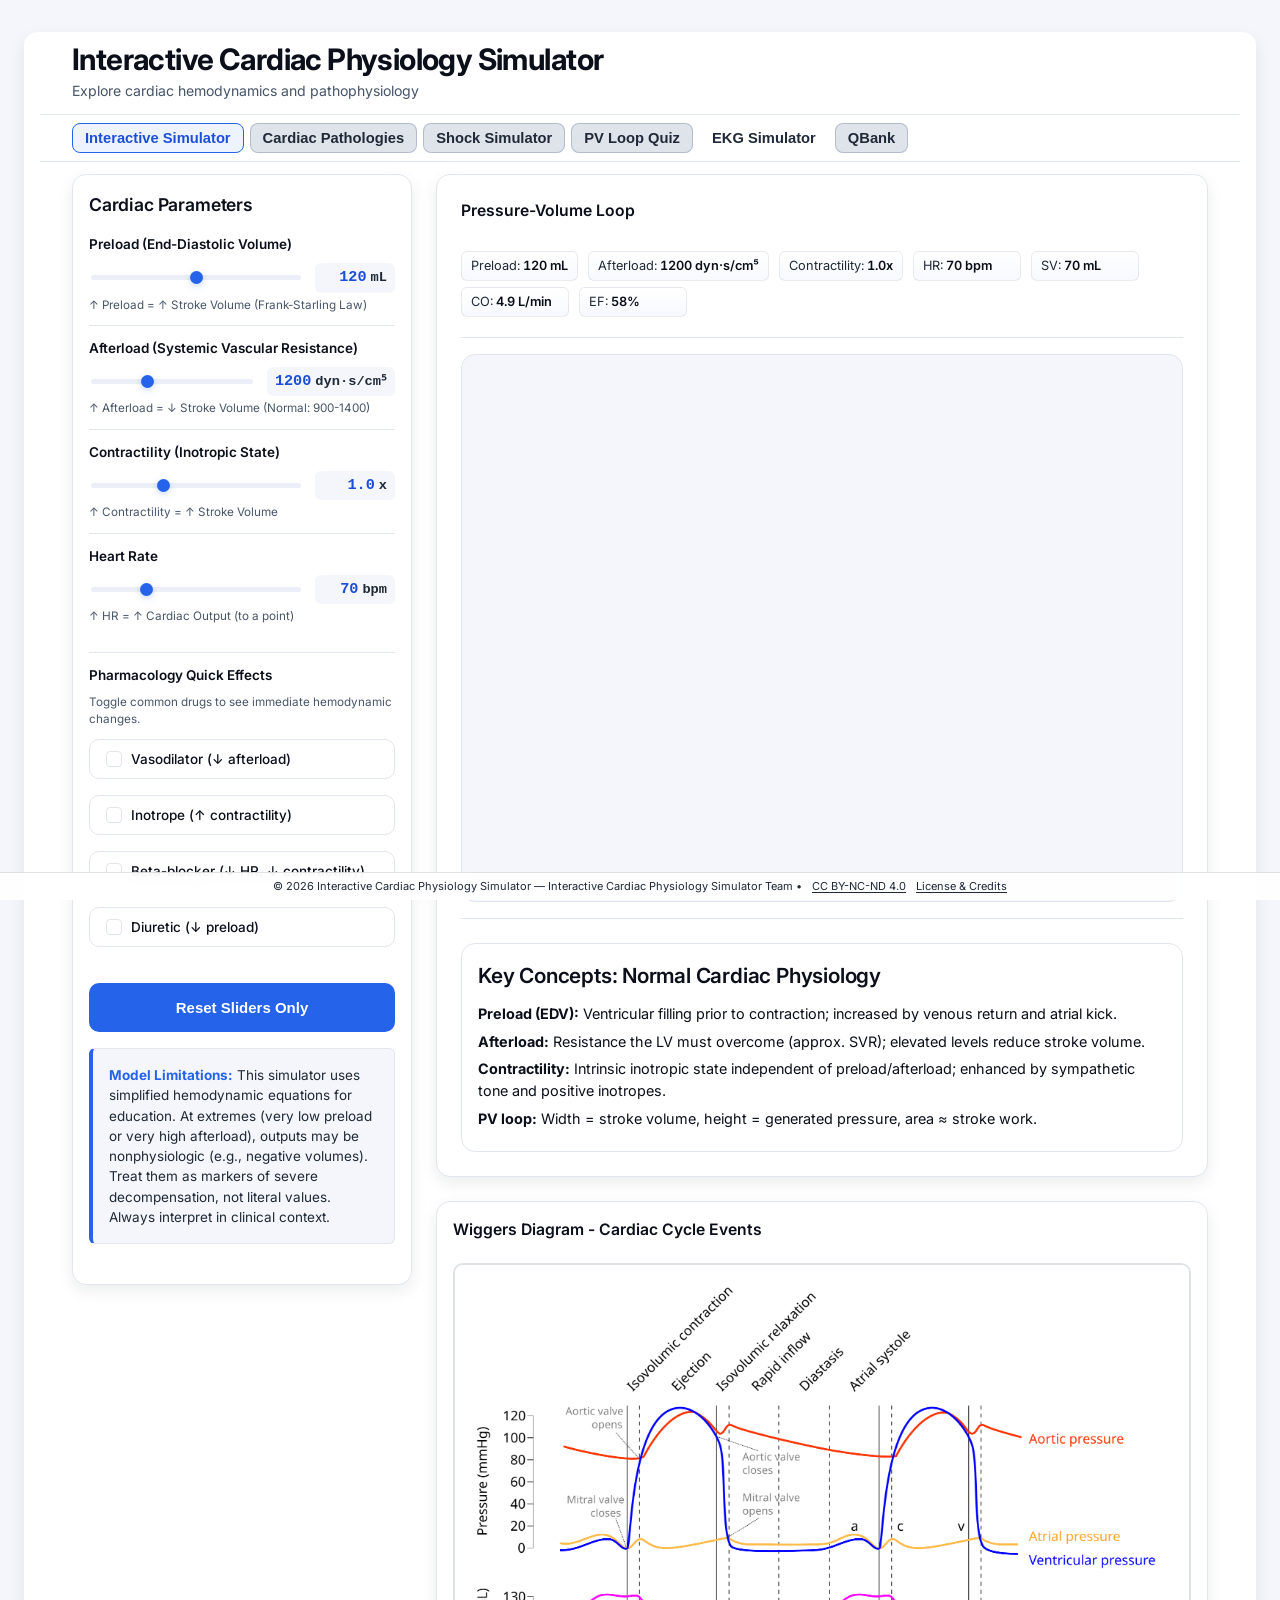
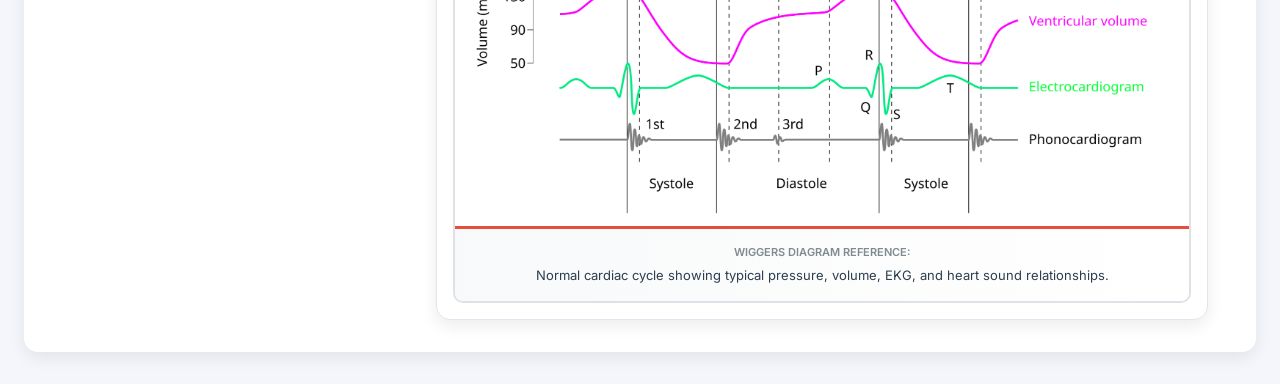
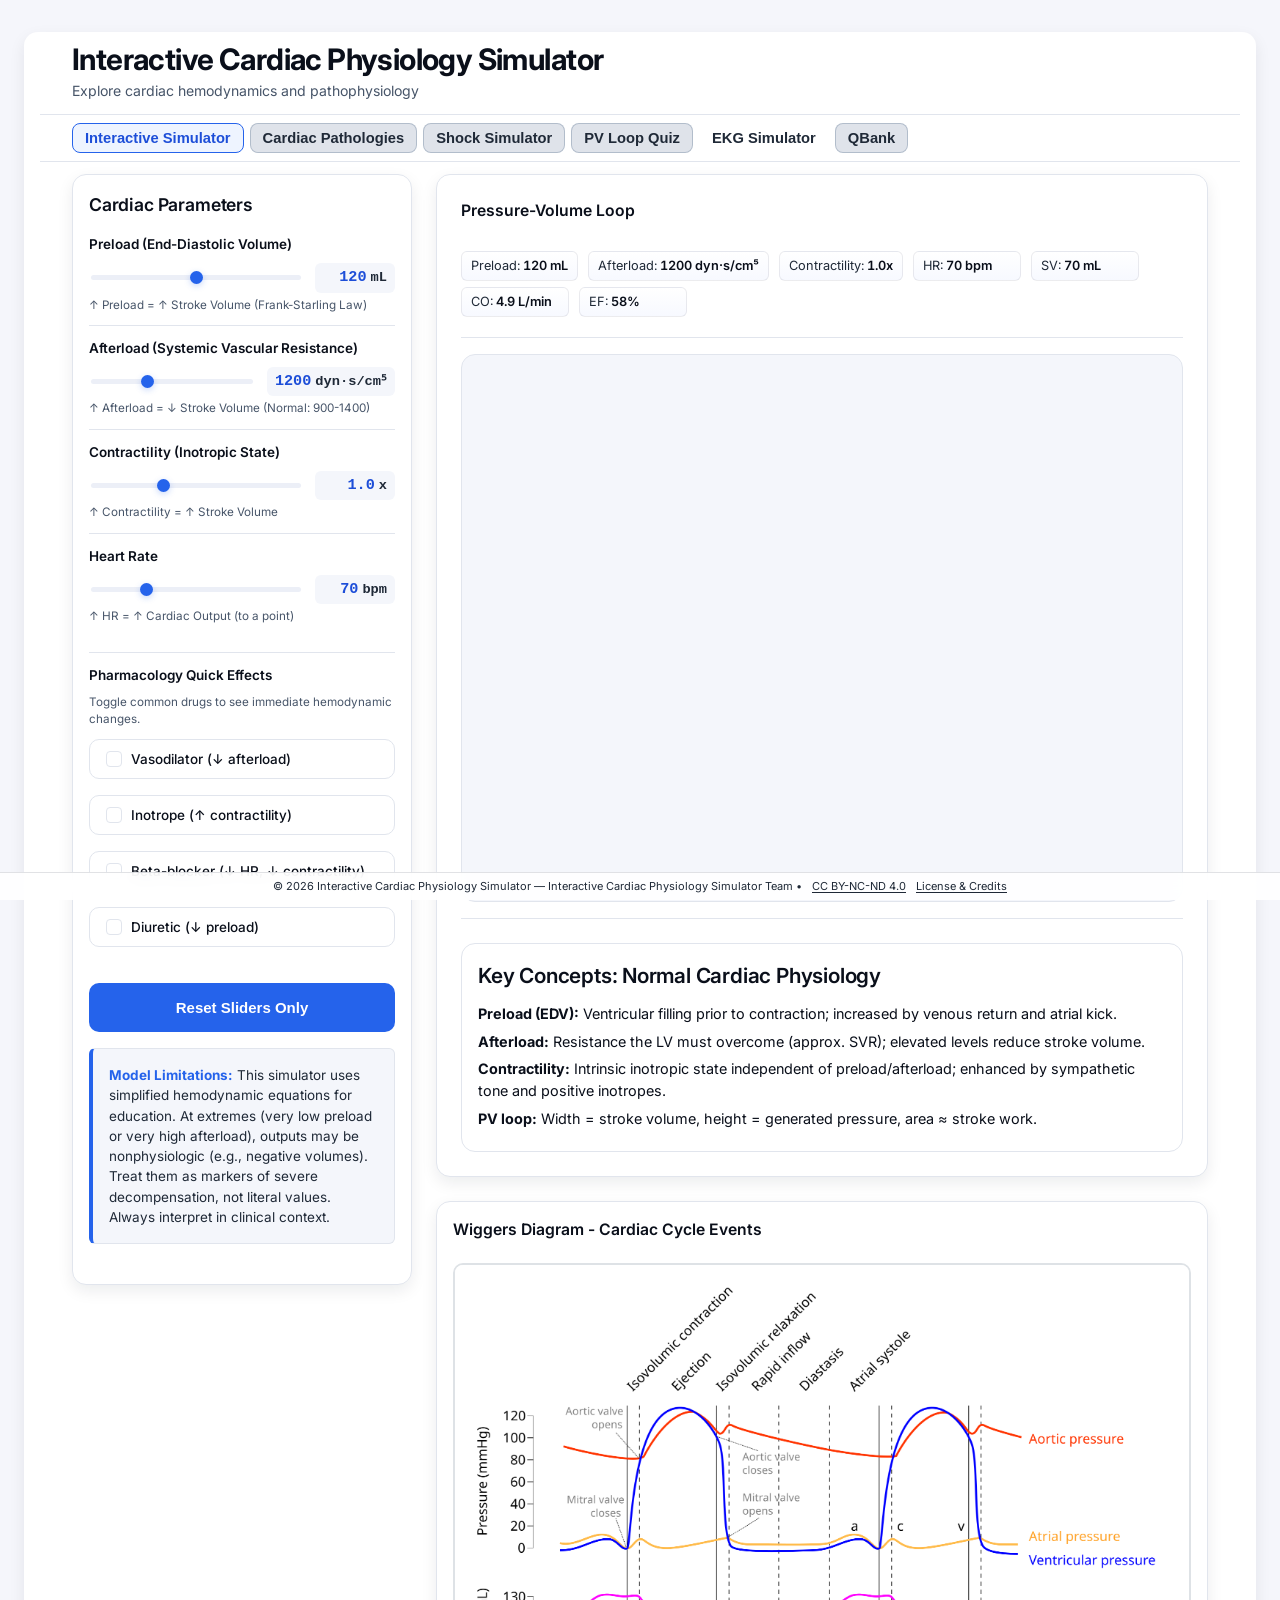
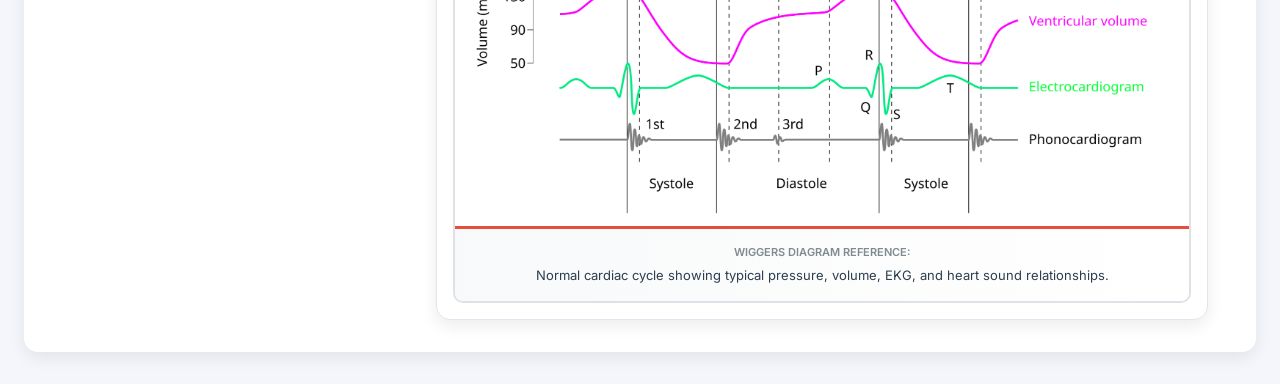
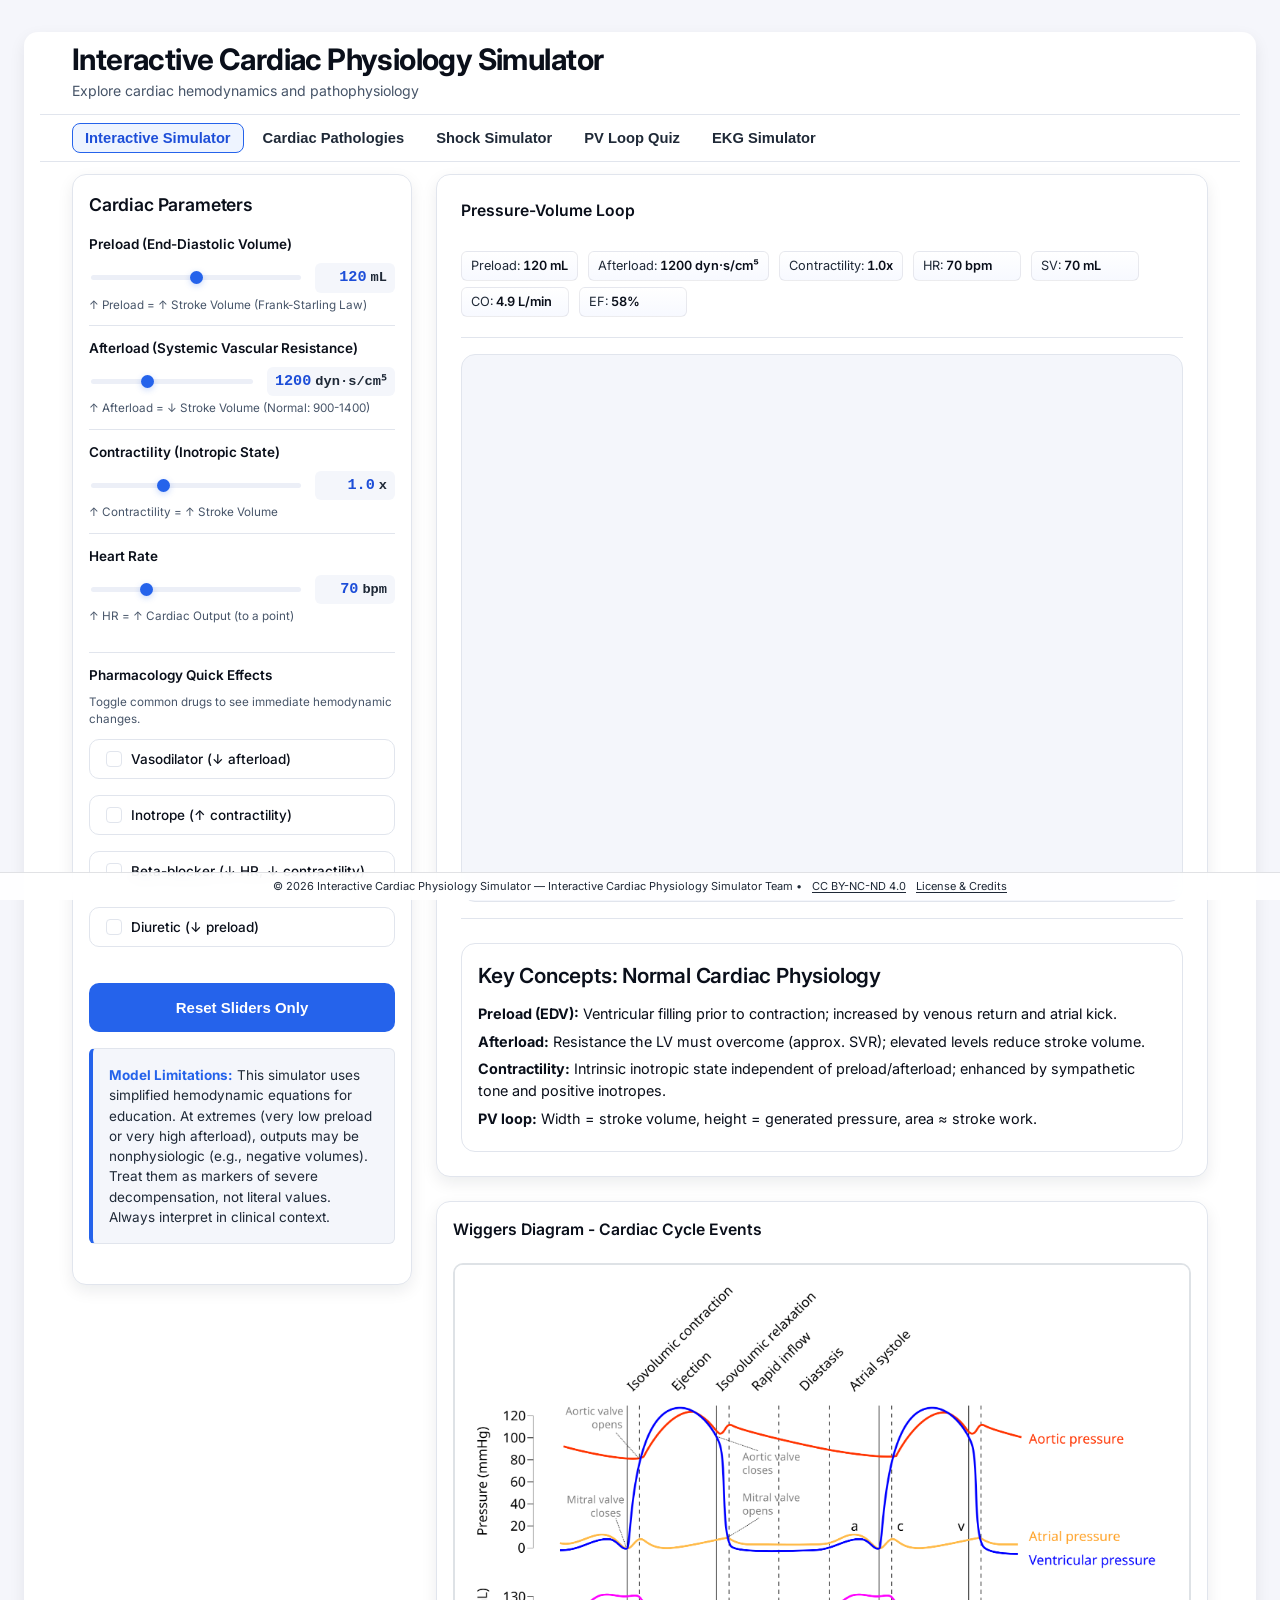
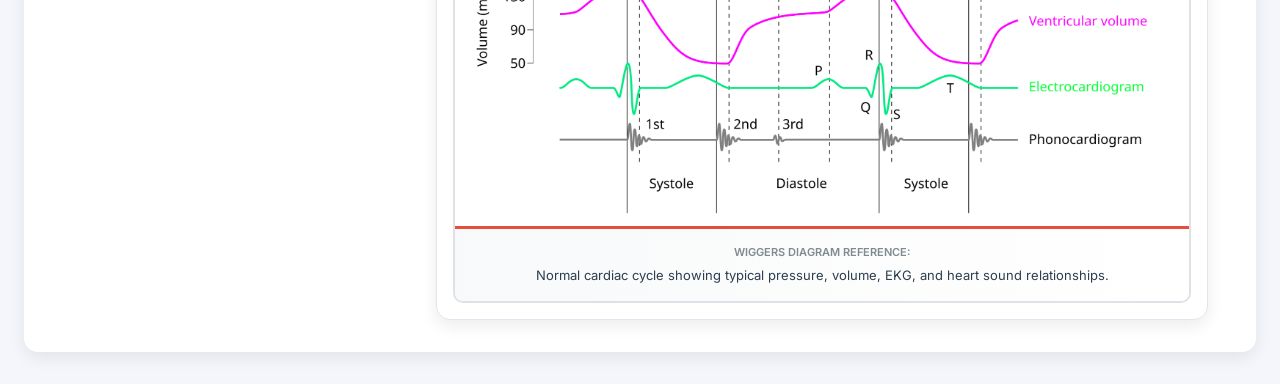
